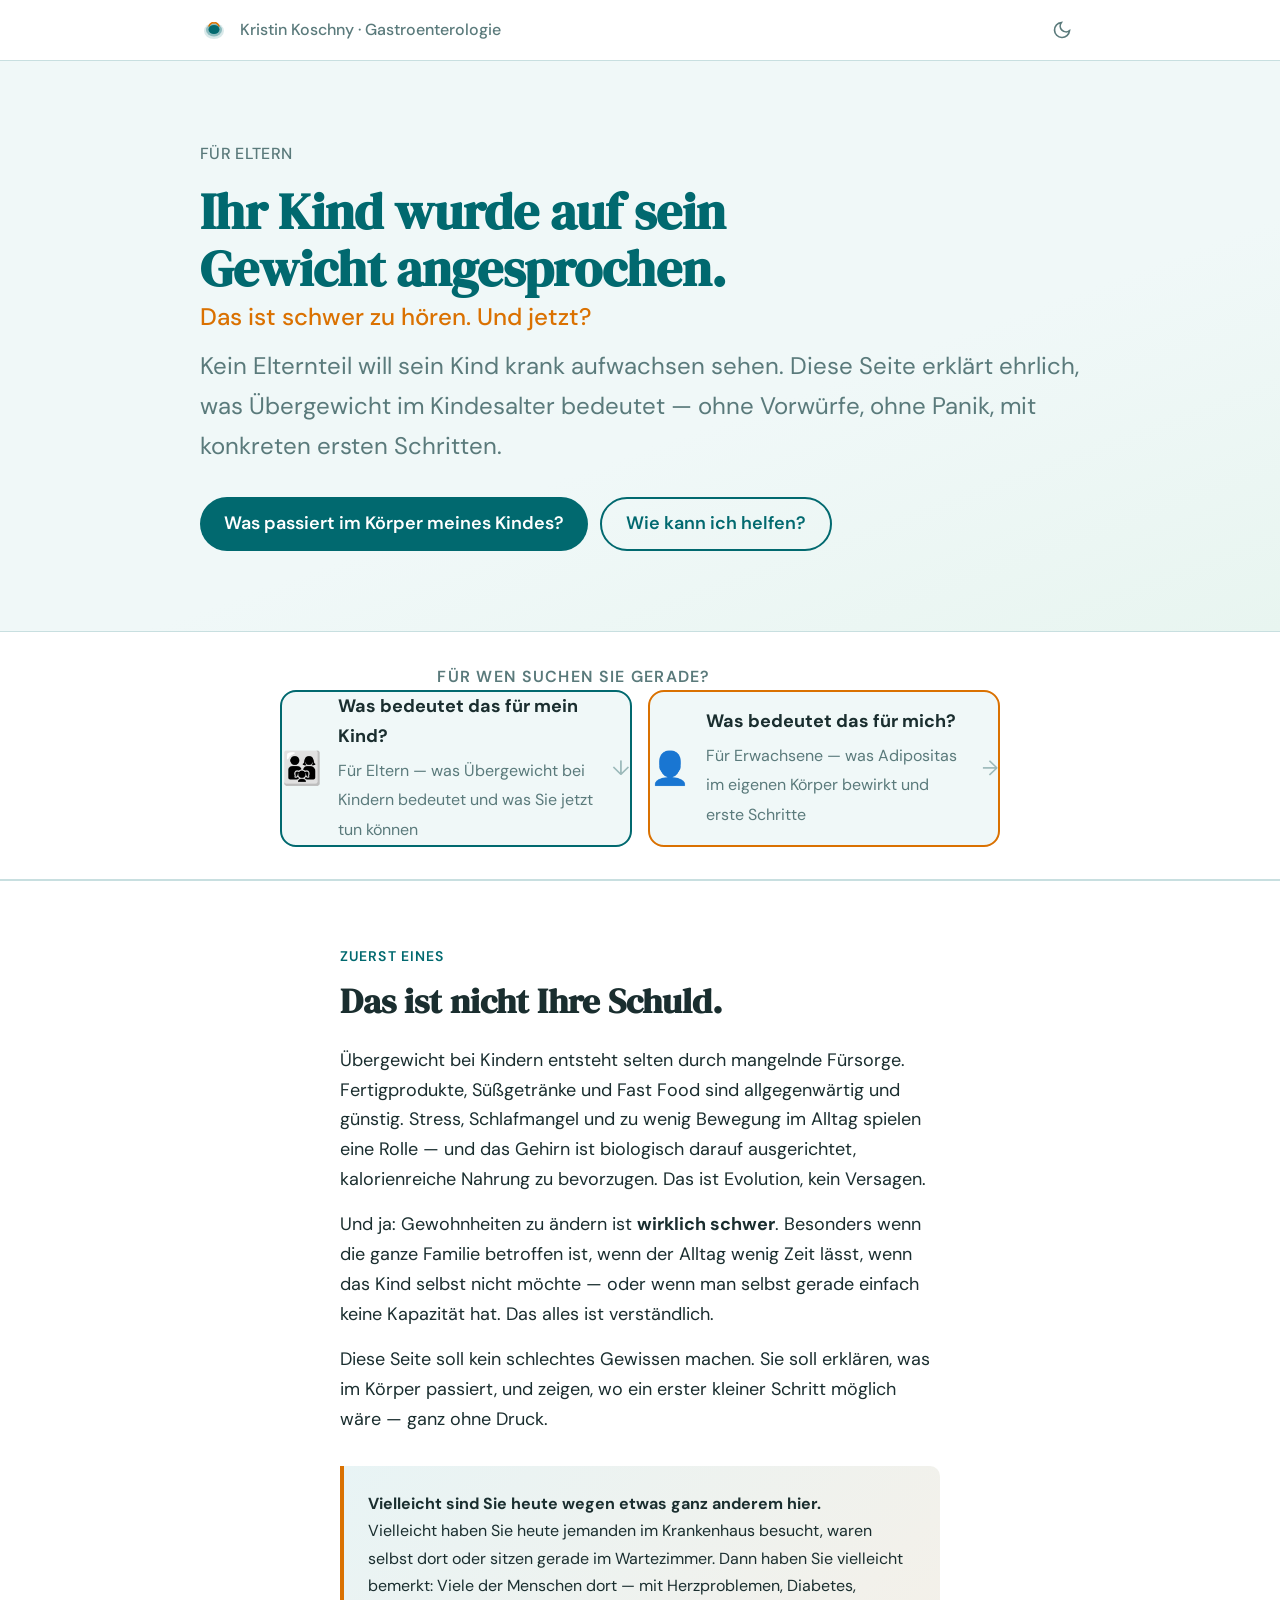
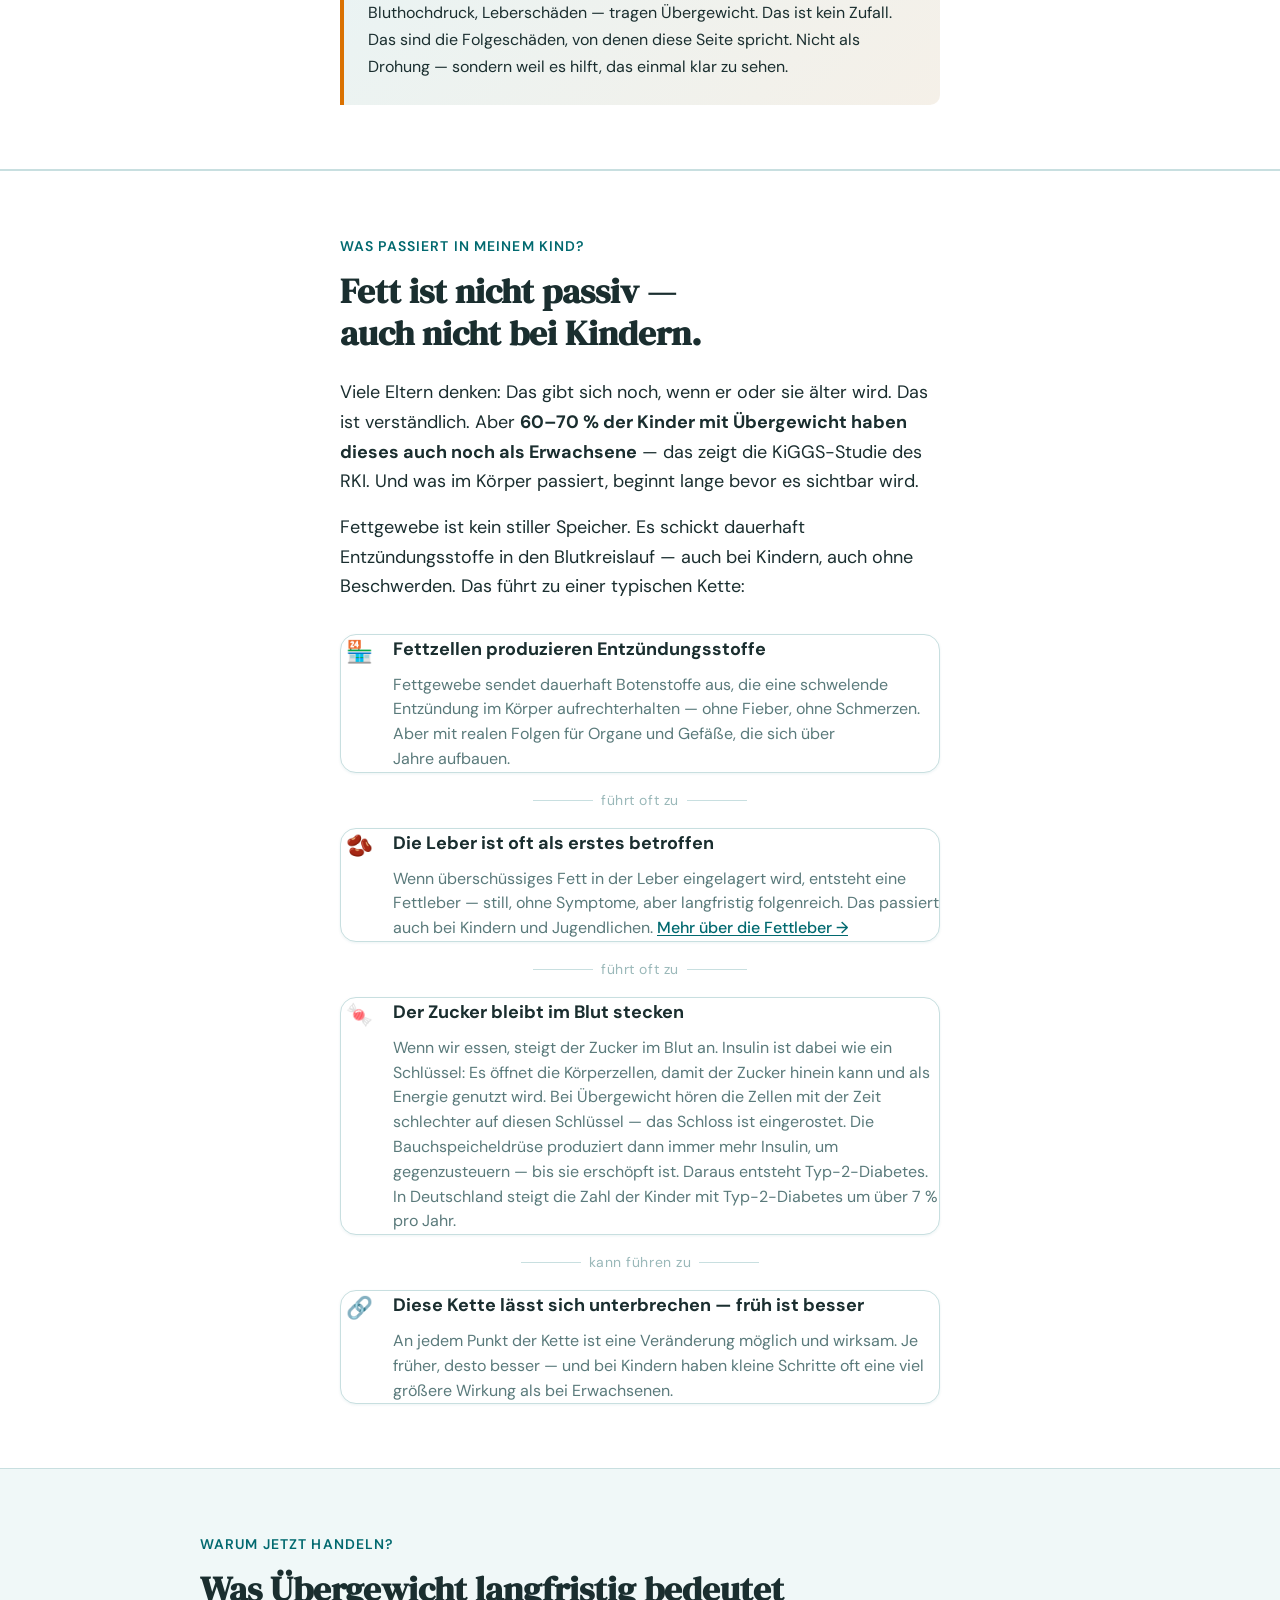
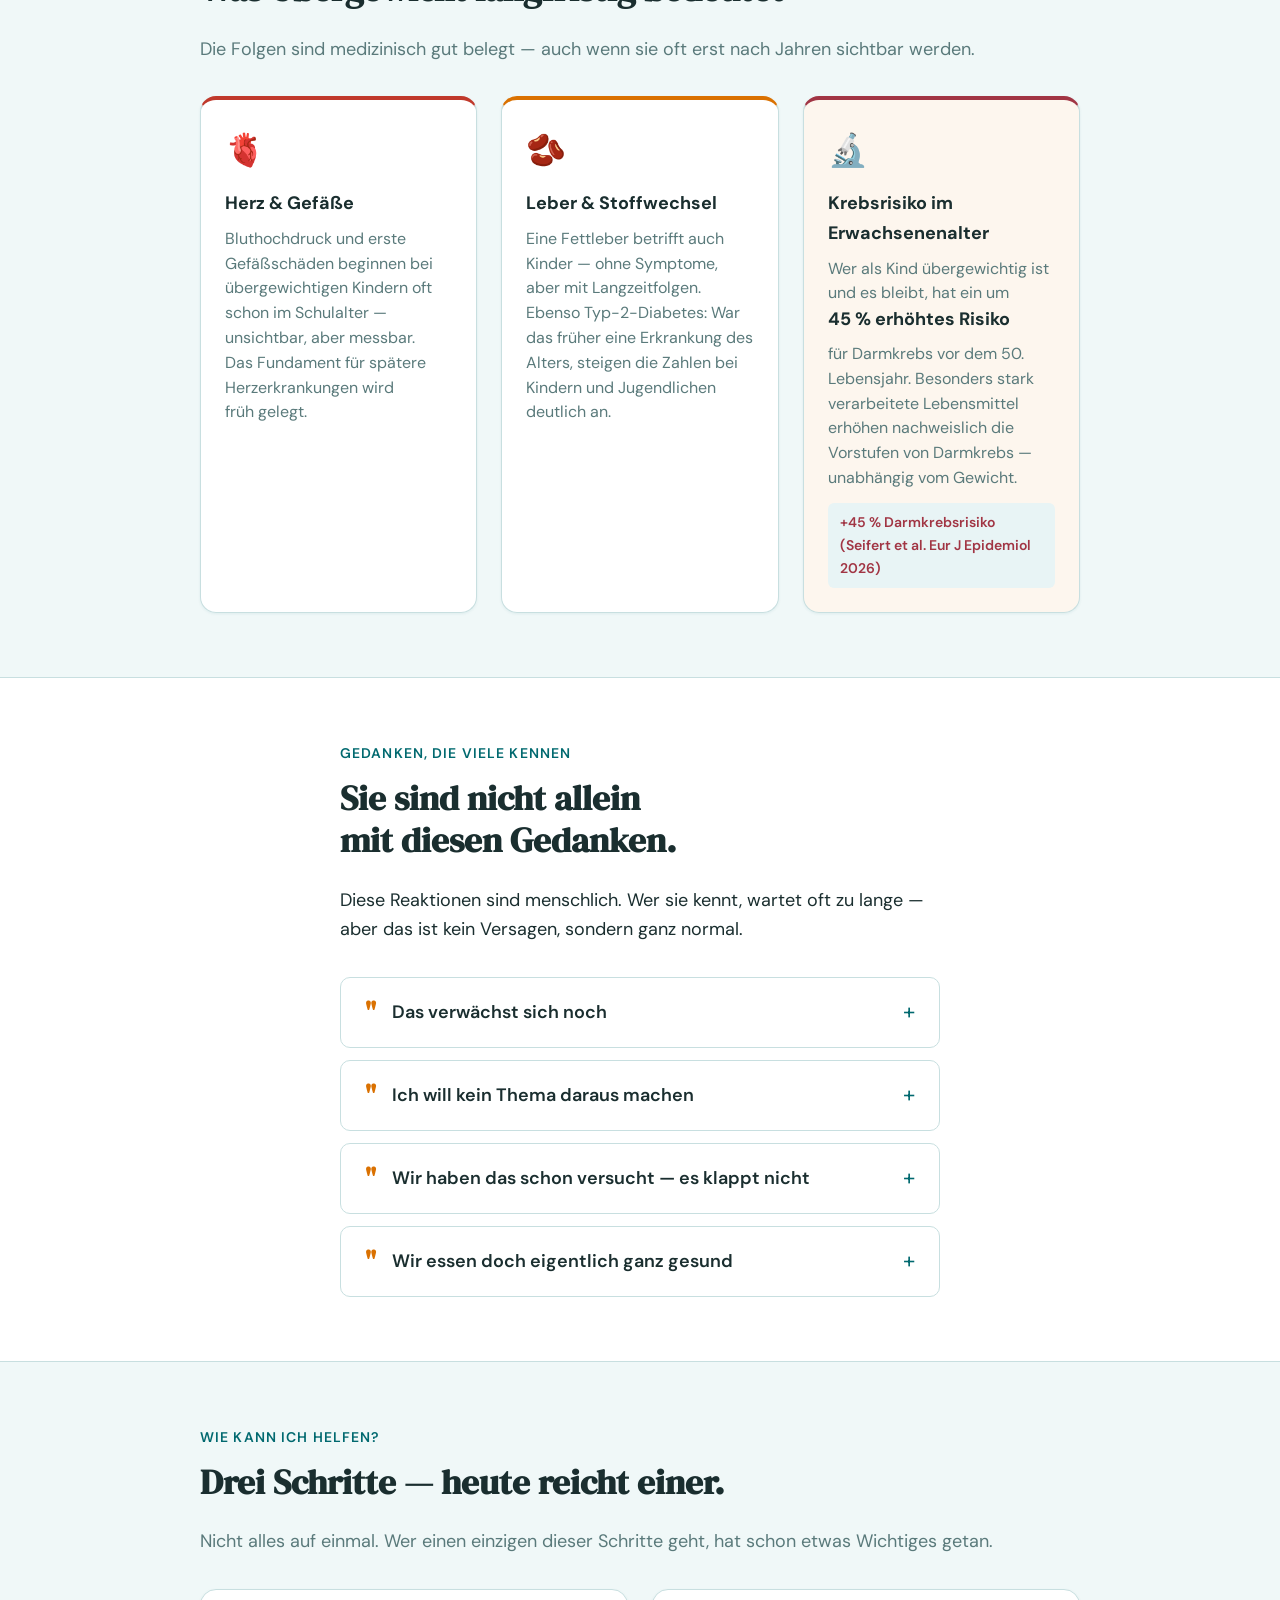
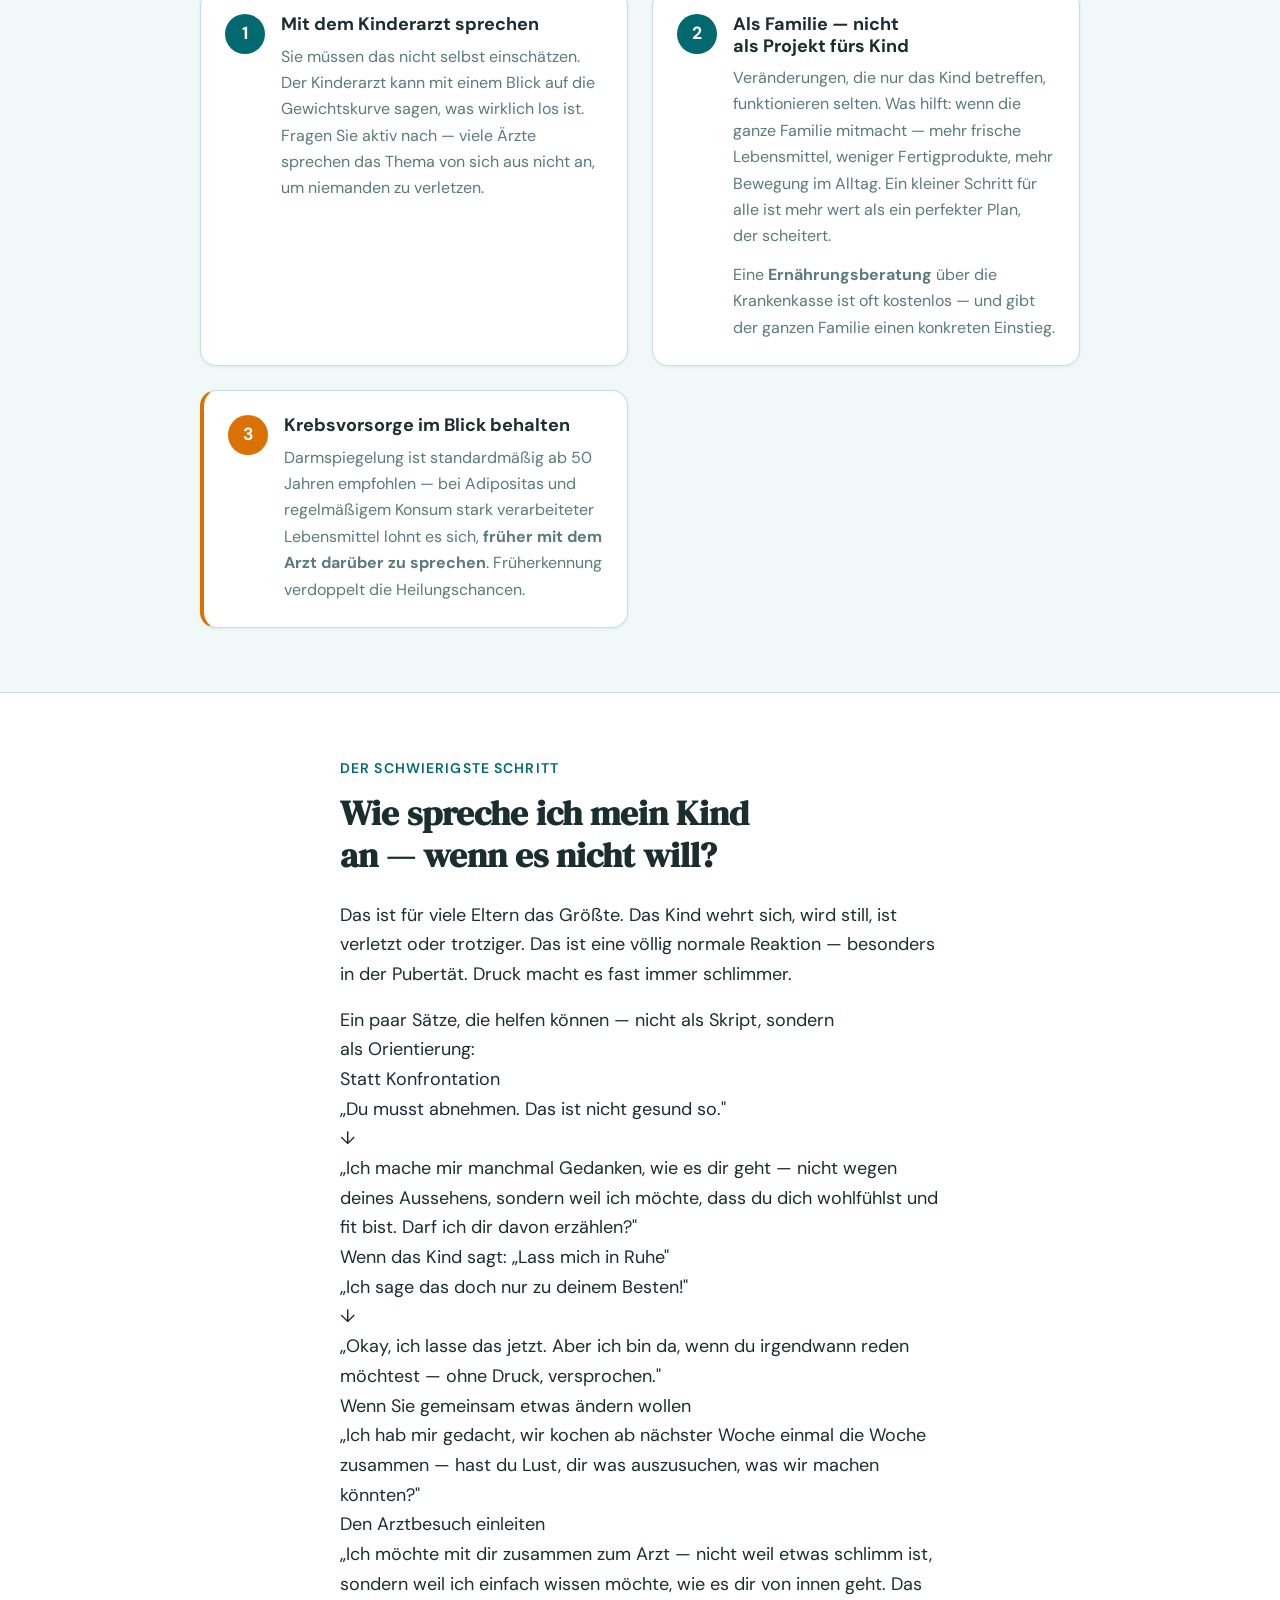
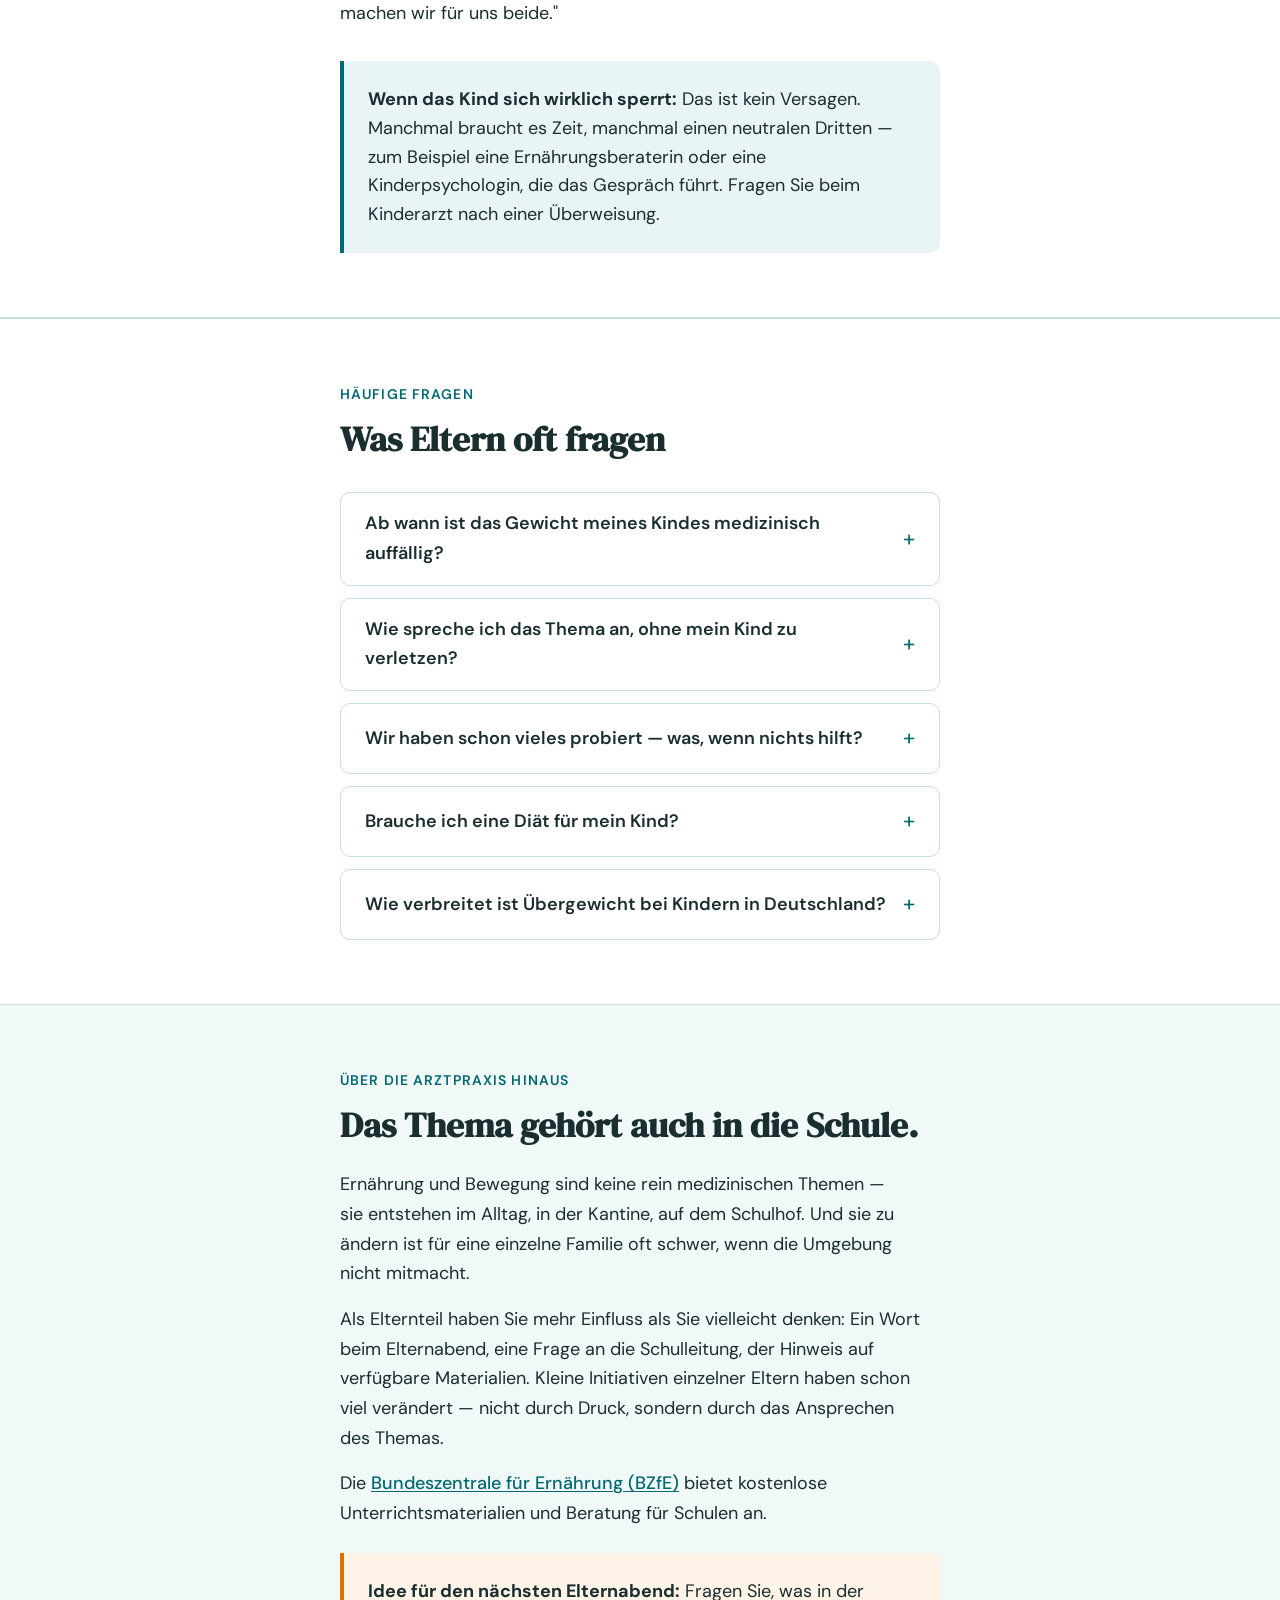
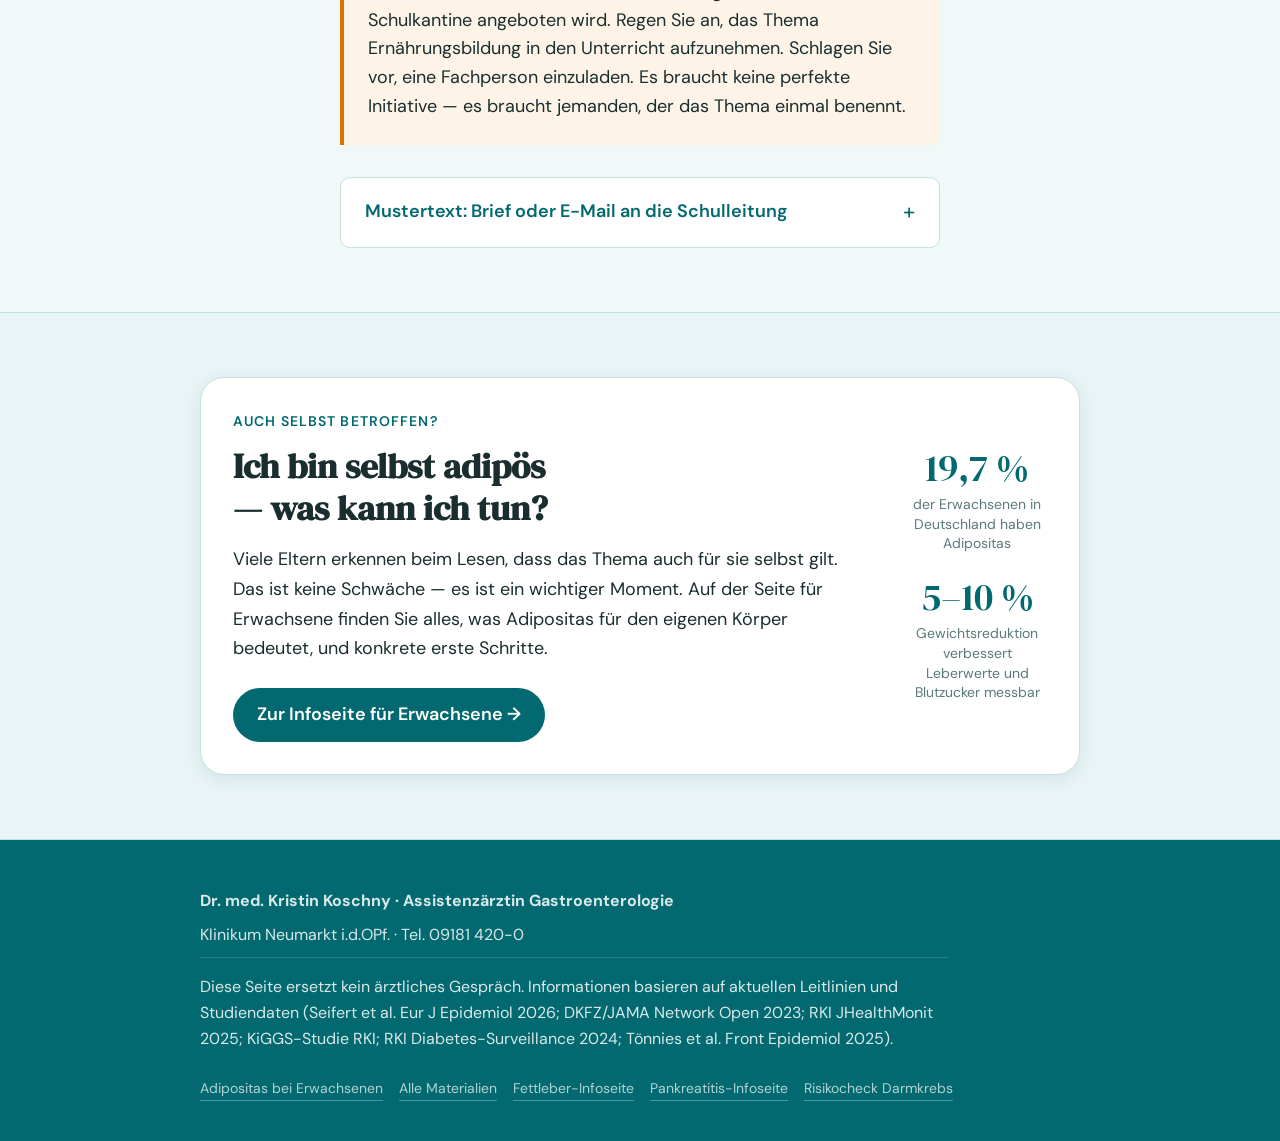
==== index.html @ df450a67 "Kommunikationskarten, Insulin-Erklärung, Schritte entschlackt" ====
<!DOCTYPE html>
<html lang="de" data-theme="light">
<head>
  <meta charset="UTF-8" />
  <meta name="viewport" content="width=device-width, initial-scale=1.0" />
  <title>Adipositas bei Kindern – was Eltern wissen sollten | Klinikum Neumarkt</title>
  <meta name="description" content="Was Übergewicht bei Kindern medizinisch bedeutet, welche Risiken bestehen – und was Eltern konkret tun können. Verständlich, ohne Vorwurf." />
  <link rel="preconnect" href="https://fonts.googleapis.com" />
  <link rel="preconnect" href="https://fonts.gstatic.com" crossorigin />
  <link href="https://fonts.googleapis.com/css2?family=DM+Sans:wght@400;500;600;700&family=DM+Serif+Display&display=swap" rel="stylesheet" />
  <link rel="stylesheet" href="style.css" />

  <!--
    Quellenangaben / Sources:
    - Seifert et al. Eur J Epidemiol 2026: +45% Risiko für Early-Onset CRC bei Adipositas
    - DKFZ / JAMA Network Open 2023: Adipositas-assoziierter Darmkrebs (11% der EU-Fälle)
    - RKI Journal of Health Monitoring 2025: Adipositasprävalenz 19,7% in Deutschland
    - Tönnies et al. Front Epidemiol 2025: Prognose Typ-2-Diabetes und Übergewicht
    - KiGGS-Studie (RKI): 60–70% des Übergewichts im Kindesalter bleibt bis ins Erwachsenenalter
    - RKI Diabetes-Surveillance 2024: +7,2%/Jahr Typ-2-Diabetes bei Kindern und Jugendlichen
  -->
</head>
<body>

  <!-- NAV -->
  <header class="nav">
    <div class="nav-inner">
      <span class="nav-logo">
        <svg width="28" height="28" viewBox="0 0 28 28" fill="none" aria-label="Klinikum Neumarkt Gastroenterologie">
          <ellipse cx="14" cy="15" rx="10" ry="8" fill="#01696F" opacity="0.15"/>
          <ellipse cx="14" cy="14" rx="8" ry="6.5" fill="#01696F" opacity="0.35"/>
          <ellipse cx="14" cy="13.5" rx="5.5" ry="4.5" fill="#01696F"/>
          <path d="M9 10 Q11 6 14 7 Q17 6 19 10" stroke="#DA7101" stroke-width="1.5" fill="none" stroke-linecap="round"/>
        </svg>
        <span>Kristin Koschny · Gastroenterologie</span>
      </span>
      <button data-theme-toggle aria-label="Darkmode umschalten">
        <svg width="20" height="20" viewBox="0 0 24 24" fill="none" stroke="currentColor" stroke-width="2"><path d="M21 12.79A9 9 0 1 1 11.21 3 7 7 0 0 0 21 12.79z"/></svg>
      </button>
    </div>
  </header>

  <!-- HERO -->
  <section class="hero hero-parents">
    <div class="container">
      <p class="hero-label">Für Eltern</p>
      <h1 class="hero-headline">Ihr Kind wurde auf sein Gewicht angesprochen.<br><span class="hero-sub">Das ist schwer zu hören. Und jetzt?</span></h1>
      <p class="hero-body">
        Kein Elternteil will sein Kind krank aufwachsen sehen. Diese Seite erklärt ehrlich, was Übergewicht im Kindesalter bedeutet — ohne Vorwürfe, ohne Panik, mit konkreten ersten Schritten.
      </p>
      <div class="hero-cta-row">
        <a href="#was-passiert" class="btn-primary">Was passiert im Körper meines Kindes?</a>
        <a href="#eltern-handeln" class="btn-secondary">Wie kann ich helfen?</a>
      </div>
    </div>
  </section>

  <!-- ZIELGRUPPEN-WEICHE -->
  <section class="audience-split">
    <div class="container">
      <p class="audience-split-label">Für wen suchen Sie gerade?</p>
      <div class="audience-cards">
        <a href="#eltern-handeln" class="audience-card audience-card-parents">
          <span class="audience-card-icon">👨‍👩‍👧</span>
          <div>
            <strong>Was bedeutet das für mein Kind?</strong>
            <span>Für Eltern — was Übergewicht bei Kindern bedeutet und was Sie jetzt tun können</span>
          </div>
          <span class="audience-card-arrow">↓</span>
        </a>
        <a href="erwachsene.html" class="audience-card audience-card-adult">
          <span class="audience-card-icon">👤</span>
          <div>
            <strong>Was bedeutet das für mich?</strong>
            <span>Für Erwachsene — was Adipositas im eigenen Körper bewirkt und erste Schritte</span>
          </div>
          <span class="audience-card-arrow">→</span>
        </a>
      </div>
    </div>
  </section>

  <!-- SECTION: Verständnis -->
  <section class="section section-empathy">
    <div class="container container-narrow">
      <p class="section-eyebrow">Zuerst eines</p>
      <h2>Das ist nicht Ihre Schuld.</h2>
      <p>
        Übergewicht bei Kindern entsteht selten durch mangelnde Fürsorge. Fertigprodukte, Süßgetränke und Fast Food sind allgegenwärtig und günstig. Stress, Schlafmangel und zu wenig Bewegung im Alltag spielen eine Rolle — und das Gehirn ist biologisch darauf ausgerichtet, kalorienreiche Nahrung zu bevorzugen. Das ist Evolution, kein Versagen.
      </p>
      <p>
        Und ja: Gewohnheiten zu ändern ist <strong>wirklich schwer</strong>. Besonders wenn die ganze Familie betroffen ist, wenn der Alltag wenig Zeit lässt, wenn das Kind selbst nicht möchte — oder wenn man selbst gerade einfach keine Kapazität hat. Das alles ist verständlich.
      </p>
      <p>
        Diese Seite soll kein schlechtes Gewissen machen. Sie soll erklären, was im Körper passiert, und zeigen, wo ein erster kleiner Schritt möglich wäre — ganz ohne Druck.
      </p>

      <div class="callout callout-observation fade-in">
        <strong>Vielleicht sind Sie heute wegen etwas ganz anderem hier.</strong><br>
        Vielleicht haben Sie heute jemanden im Krankenhaus besucht, waren selbst dort oder sitzen gerade im Wartezimmer. Dann haben Sie vielleicht bemerkt: Viele der Menschen dort — mit Herzproblemen, Diabetes, Bluthochdruck, Leberschäden — tragen Übergewicht. Das ist kein Zufall. Das sind die Folgeschäden, von denen diese Seite spricht. Nicht als Drohung — sondern weil es hilft, das einmal klar zu sehen.
      </div>
    </div>
  </section>

  <!-- SECTION 1: Was passiert im Körper -->
  <section class="section section-alt" id="was-passiert">
    <div class="container container-narrow">
      <p class="section-eyebrow">Was passiert in meinem Kind?</p>
      <h2>Fett ist nicht passiv — auch nicht bei Kindern.</h2>
      <p>
        Viele Eltern denken: Das gibt sich noch, wenn er oder sie älter wird. Das ist verständlich. Aber <strong>60–70&nbsp;% der Kinder mit Übergewicht haben dieses auch noch als Erwachsene</strong> — das zeigt die KiGGS-Studie des RKI. Und was im Körper passiert, beginnt lange bevor es sichtbar wird.
      </p>
      <p>
        Fettgewebe ist kein stiller Speicher. Es schickt dauerhaft Entzündungsstoffe in den Blutkreislauf — auch bei Kindern, auch ohne Beschwerden. Das führt zu einer typischen Kette:
      </p>

      <div class="body-chain">
        <div class="chain-item fade-in">
          <div class="chain-icon">🏪</div>
          <div class="chain-content">
            <strong>Fettzellen produzieren Entzündungsstoffe</strong>
            <p>Fettgewebe sendet dauerhaft Botenstoffe aus, die eine schwelende Entzündung im Körper aufrechterhalten — ohne Fieber, ohne Schmerzen. Aber mit realen Folgen für Organe und Gefäße, die sich über Jahre aufbauen.</p>
          </div>
        </div>
        <div class="chain-connector">führt oft zu</div>
        <div class="chain-item fade-in">
          <div class="chain-icon">🫘</div>
          <div class="chain-content">
            <strong>Die Leber ist oft als erstes betroffen</strong>
            <p>Wenn überschüssiges Fett in der Leber eingelagert wird, entsteht eine Fettleber — still, ohne Symptome, aber langfristig folgenreich. Das passiert auch bei Kindern und Jugendlichen. <a href="https://kkoschny.github.io/fettleber" class="inline-link">Mehr über die Fettleber →</a></p>
          </div>
        </div>
        <div class="chain-connector">führt oft zu</div>
        <div class="chain-item fade-in">
          <div class="chain-icon">🍬</div>
          <div class="chain-content">
            <strong>Der Zucker bleibt im Blut stecken</strong>
            <p>Wenn wir essen, steigt der Zucker im Blut an. Insulin ist dabei wie ein Schlüssel: Es öffnet die Körperzellen, damit der Zucker hinein kann und als Energie genutzt wird. Bei Übergewicht hören die Zellen mit der Zeit schlechter auf diesen Schlüssel — das Schloss ist eingerostet. Die Bauchspeicheldrüse produziert dann immer mehr Insulin, um gegenzusteuern — bis sie erschöpft ist. Daraus entsteht Typ-2-Diabetes. In Deutschland steigt die Zahl der Kinder mit Typ-2-Diabetes um über 7&nbsp;% pro Jahr.</p>
          </div>
        </div>
        <div class="chain-connector">kann führen zu</div>
        <div class="chain-item fade-in">
          <div class="chain-icon">🔗</div>
          <div class="chain-content">
            <strong>Diese Kette lässt sich unterbrechen — früh ist besser</strong>
            <p>An jedem Punkt der Kette ist eine Veränderung möglich und wirksam. Je früher, desto besser — und bei Kindern haben kleine Schritte oft eine viel größere Wirkung als bei Erwachsenen.</p>
          </div>
        </div>
      </div>
    </div>
  </section>

  <!-- SECTION 2: Risiken (Karten) -->
  <section class="section" id="risiken">
    <div class="container">
      <p class="section-eyebrow">Warum jetzt handeln?</p>
      <h2>Was Übergewicht langfristig bedeutet</h2>
      <p class="section-intro">Die Folgen sind medizinisch gut belegt — auch wenn sie oft erst nach Jahren sichtbar werden.</p>

      <div class="risk-grid">

        <div class="risk-card risk-card-heart fade-in">
          <div class="risk-icon">🫀</div>
          <strong>Herz &amp; Gefäße</strong>
          <p>Bluthochdruck und erste Gefäßschäden beginnen bei übergewichtigen Kindern oft schon im Schulalter — unsichtbar, aber messbar. Das Fundament für spätere Herzerkrankungen wird früh gelegt.</p>
        </div>

        <div class="risk-card risk-card-liver fade-in">
          <div class="risk-icon">🫘</div>
          <strong>Leber &amp; Stoffwechsel</strong>
          <p>Eine Fettleber betrifft auch Kinder — ohne Symptome, aber mit Langzeitfolgen. Ebenso Typ-2-Diabetes: War das früher eine Erkrankung des Alters, steigen die Zahlen bei Kindern und Jugendlichen deutlich an.</p>
        </div>

        <div class="risk-card risk-card-cancer fade-in">
          <div class="risk-icon">🔬</div>
          <strong>Krebsrisiko im Erwachsenenalter</strong>
          <p>Wer als Kind übergewichtig ist und es bleibt, hat ein um <strong>45&nbsp;% erhöhtes Risiko</strong> für Darmkrebs vor dem 50. Lebensjahr. Besonders stark verarbeitete Lebensmittel erhöhen nachweislich die Vorstufen von Darmkrebs — unabhängig vom Gewicht.</p>
          <span class="risk-stat">+45&nbsp;% Darmkrebsrisiko (Seifert et al. Eur J Epidemiol 2026)</span>
        </div>

      </div>
    </div>
  </section>

  <!-- SECTION 3: Mythen / Gedanken -->
  <section class="section section-alt" id="mythen">
    <div class="container container-narrow">
      <p class="section-eyebrow">Gedanken, die viele kennen</p>
      <h2>Sie sind nicht allein mit diesen Gedanken.</h2>
      <p>Diese Reaktionen sind menschlich. Wer sie kennt, wartet oft zu lange — aber das ist kein Versagen, sondern ganz normal.</p>

      <div class="myth-grid">

        <details class="myth-card fade-in">
          <summary>Das verwächst sich noch</summary>
          <div class="myth-answer">
            <span class="myth-answer-label">Verständlich — aber:</span>
            <p>Dieser Wunsch ist absolut verständlich. Leider zeigt die KiGGS-Studie des RKI, dass 60–70&nbsp;% der Kinder mit Übergewicht dieses bis ins Erwachsenenalter behalten. Der Körper gewöhnt sich an ein erhöhtes Gewicht — und die stillen Entzündungsprozesse laufen dabei weiter.</p>
          </div>
        </details>

        <details class="myth-card fade-in">
          <summary>Ich will kein Thema daraus machen</summary>
          <div class="myth-answer">
            <span class="myth-answer-label">Das ist Fürsorge — keine Schwäche:</span>
            <p>Kein Elternteil will, dass das Kind sich durch dieses Thema unter Druck gesetzt fühlt. Das ist richtig und wichtig. Deshalb: Lassen Sie das medizinische Gespräch vom Arzt führen — das nimmt die Last aus der Familie. Sie müssen das nicht alleine tragen.</p>
          </div>
        </details>

        <details class="myth-card fade-in">
          <summary>Wir haben das schon versucht — es klappt nicht</summary>
          <div class="myth-answer">
            <span class="myth-answer-label">Dann sind Sie in guter Gesellschaft:</span>
            <p>Gewohnheiten zu ändern ist wirklich schwer — besonders wenn alle in der Familie es kennen, wenn die Umgebung nicht mitmacht, wenn Zeit und Energie fehlen. Das scheitern einmal bedeutet nichts. Manchmal braucht es professionelle Unterstützung, andere Wege, oder einfach einen anderen Zeitpunkt. Der nächste Schritt muss kein großer sein.</p>
          </div>
        </details>

        <details class="myth-card fade-in">
          <summary>Wir essen doch eigentlich ganz gesund</summary>
          <div class="myth-answer">
            <span class="myth-answer-label">Manchmal liegt es nicht an der Menge:</span>
            <p>Viele Lebensmittel, die als gesund gelten — Fruchtsäfte, Müsliriegel, „Light"-Produkte — enthalten viel Zucker oder sind stark verarbeitet. Das beeinflusst Insulinausschüttung und Sättigung anders als frische Lebensmittel. Ein kurzes Ernährungsgespräch beim Kinderarzt kann hier erstaunlich viel klarer machen.</p>
          </div>
        </details>

      </div>
    </div>
  </section>

  <!-- SECTION 4: Was können Eltern tun -->
  <section class="section" id="eltern-handeln">
    <div class="container">
      <p class="section-eyebrow">Wie kann ich helfen?</p>
      <h2>Drei Schritte — heute reicht einer.</h2>
      <p class="section-intro">Nicht alles auf einmal. Wer einen einzigen dieser Schritte geht, hat schon etwas Wichtiges getan.</p>

      <div class="steps-grid steps-grid-3">

        <div class="step-card fade-in">
          <div class="step-number">1</div>
          <div class="step-body">
            <h3>Mit dem Kinderarzt sprechen</h3>
            <p>Sie müssen das nicht selbst einschätzen. Der Kinderarzt kann mit einem Blick auf die Gewichtskurve sagen, was wirklich los ist. Fragen Sie aktiv nach — viele Ärzte sprechen das Thema von sich aus nicht an, um niemanden zu verletzen.</p>
          </div>
        </div>

        <div class="step-card fade-in">
          <div class="step-number">2</div>
          <div class="step-body">
            <h3>Als Familie — nicht als Projekt fürs Kind</h3>
            <p>Veränderungen, die nur das Kind betreffen, funktionieren selten. Was hilft: wenn die ganze Familie mitmacht — mehr frische Lebensmittel, weniger Fertigprodukte, mehr Bewegung im Alltag. Ein kleiner Schritt für alle ist mehr wert als ein perfekter Plan, der scheitert.</p>
            <p style="margin-top: var(--space-3); font-size: var(--text-sm); color: var(--color-text-muted);">Eine <strong>Ernährungsberatung</strong> über die Krankenkasse ist oft kostenlos — und gibt der ganzen Familie einen konkreten Einstieg.</p>
          </div>
        </div>

        <div class="step-card step-card-warning fade-in">
          <div class="step-number step-number-amber">3</div>
          <div class="step-body">
            <h3>Krebsvorsorge im Blick behalten</h3>
            <p>Darmspiegelung ist standardmäßig ab 50 Jahren empfohlen — bei Adipositas und regelmäßigem Konsum stark verarbeiteter Lebensmittel lohnt es sich, <strong>früher mit dem Arzt darüber zu sprechen</strong>. Früherkennung verdoppelt die Heilungschancen.</p>
          </div>
        </div>

      </div>
    </div>
  </section>

  <!-- SECTION 4b: Wie spreche ich mein Kind an? -->
  <section class="section section-alt" id="kommunikation">
    <div class="container container-narrow">
      <p class="section-eyebrow">Der schwierigste Schritt</p>
      <h2>Wie spreche ich mein Kind an — wenn es nicht will?</h2>
      <p>Das ist für viele Eltern das Größte. Das Kind wehrt sich, wird still, ist verletzt oder trotziger. Das ist eine völlig normale Reaktion — besonders in der Pubertät. Druck macht es fast immer schlimmer.</p>
      <p>Ein paar Sätze, die helfen können — nicht als Skript, sondern als Orientierung:</p>

      <div class="speech-cards">

        <div class="speech-card fade-in">
          <div class="speech-label">Statt Konfrontation</div>
          <div class="speech-bubble speech-avoid">
            „Du musst abnehmen. Das ist nicht gesund so."
          </div>
          <div class="speech-arrow">↓</div>
          <div class="speech-bubble speech-better">
            „Ich mache mir manchmal Gedanken, wie es dir geht — nicht wegen deines Aussehens, sondern weil ich möchte, dass du dich wohlfühlst und fit bist. Darf ich dir davon erzählen?"
          </div>
        </div>

        <div class="speech-card fade-in">
          <div class="speech-label">Wenn das Kind sagt: „Lass mich in Ruhe"</div>
          <div class="speech-bubble speech-avoid">
            „Ich sage das doch nur zu deinem Besten!"
          </div>
          <div class="speech-arrow">↓</div>
          <div class="speech-bubble speech-better">
            „Okay, ich lasse das jetzt. Aber ich bin da, wenn du irgendwann reden möchtest — ohne Druck, versprochen."
          </div>
        </div>

        <div class="speech-card fade-in">
          <div class="speech-label">Wenn Sie gemeinsam etwas ändern wollen</div>
          <div class="speech-bubble speech-better">
            „Ich hab mir gedacht, wir kochen ab nächster Woche einmal die Woche zusammen — hast du Lust, dir was auszusuchen, was wir machen könnten?"
          </div>
        </div>

        <div class="speech-card fade-in">
          <div class="speech-label">Den Arztbesuch einleiten</div>
          <div class="speech-bubble speech-better">
            „Ich möchte mit dir zusammen zum Arzt — nicht weil etwas schlimm ist, sondern weil ich einfach wissen möchte, wie es dir von innen geht. Das machen wir für uns beide."
          </div>
        </div>

      </div>

      <div class="callout" style="margin-top: var(--space-8);">
        <strong>Wenn das Kind sich wirklich sperrt:</strong> Das ist kein Versagen. Manchmal braucht es Zeit, manchmal einen neutralen Dritten — zum Beispiel eine Ernährungsberaterin oder eine Kinderpsychologin, die das Gespräch führt. Fragen Sie beim Kinderarzt nach einer Überweisung.
      </div>
    </div>
  </section>

  <!-- SECTION 5: FAQ für Eltern -->
  <section class="section section-alt" id="faq">
    <div class="container container-narrow">
      <p class="section-eyebrow">Häufige Fragen</p>
      <h2>Was Eltern oft fragen</h2>

      <div class="faq-list">

        <details class="faq-item">
          <summary>Ab wann ist das Gewicht meines Kindes medizinisch auffällig?</summary>
          <p>Der BMI wird bei Kindern immer im Zusammenhang mit Alter und Geschlecht bewertet (BMI-Perzentile). Ab der 90. Perzentile spricht man von Übergewicht, ab der 97. von Adipositas. Der Kinderarzt hat diese Werte immer im Blick — und kann einordnen, was für Ihr Kind konkret gilt.</p>
        </details>

        <details class="faq-item">
          <summary>Wie spreche ich das Thema an, ohne mein Kind zu verletzen?</summary>
          <p>Sprechen Sie nicht über das Gewicht selbst, sondern über Energie, Wohlbefinden und was dem Kind gut tut. Lassen Sie den Arzt das medizinische Gespräch führen — das nimmt Druck aus der Familie. Und: Fragen Sie Ihr Kind selbst, wie es sich fühlt. Kinder merken mehr, als man denkt.</p>
        </details>

        <details class="faq-item">
          <summary>Wir haben schon vieles probiert — was, wenn nichts hilft?</summary>
          <p>Das ist eine ehrliche Frage, und sie verdient eine ehrliche Antwort: Manchmal reicht der eigene Versuch nicht — und das ist keine Niederlage. Es gibt professionelle Unterstützung, die wirklich hilft:</p>
          <ul style="padding-left: 1.2em; margin-top: var(--space-3); color: var(--color-text-muted); font-size: var(--text-sm); line-height: 1.8;">
            <li><strong>Ernährungsberatung</strong> — oft über die Krankenkasse teilweise oder ganz kostenlos erstattet. Einfach beim Kinderarzt oder direkt bei der Kasse nachfragen.</li>
            <li><strong>Adipositas-Programme für Kinder</strong> (z.&nbsp;B. Obeldicks, FITOC) — strukturierte, familienbasierte Programme mit guter Evidenz.</li>
            <li><strong>Verhaltenstherapeutische Unterstützung</strong> — wenn emotionales Essen oder Stress eine Rolle spielen.</li>
          </ul>
          <p style="margin-top: var(--space-3);">Fragen Sie beim Kinderarzt nach einer Überweisung. Es gibt Wege, die alleine schwer zu gehen sind — mit Unterstützung aber gut funktionieren.</p>
        </details>

        <details class="faq-item">
          <summary>Brauche ich eine Diät für mein Kind?</summary>
          <p>Für Kinder wird keine kalorienreduzierte Diät empfohlen — das kann Wachstum und das Verhältnis zum Essen beeinträchtigen. Was hilft: weniger stark verarbeitete Lebensmittel, mehr frische und selbst zubereitete Kost, regelmäßige Mahlzeiten ohne Bildschirm. Der Fokus liegt auf Qualität, nicht auf Verboten.</p>
        </details>

        <details class="faq-item">
          <summary>Wie verbreitet ist Übergewicht bei Kindern in Deutschland?</summary>
          <p>Laut KiGGS-Studie des RKI haben rund <strong>15&nbsp;%</strong> der Kinder und Jugendlichen in Deutschland Übergewicht, davon etwa 6&nbsp;% Adipositas. Die Zahlen sind in den letzten Jahren gestiegen — und das Thema wird in Arztpraxen oft noch zu wenig direkt angesprochen.</p>
        </details>

      </div>
    </div>
  </section>

  <!-- SECTION 6: Über die Arztpraxis hinaus -->
  <section class="section" id="schule">
    <div class="container container-narrow">
      <p class="section-eyebrow">Über die Arztpraxis hinaus</p>
      <h2>Das Thema gehört auch in die Schule.</h2>
      <p>
        Ernährung und Bewegung sind keine rein medizinischen Themen — sie entstehen im Alltag, in der Kantine, auf dem Schulhof. Und sie zu ändern ist für eine einzelne Familie oft schwer, wenn die Umgebung nicht mitmacht.
      </p>
      <p>
        Als Elternteil haben Sie mehr Einfluss als Sie vielleicht denken: Ein Wort beim Elternabend, eine Frage an die Schulleitung, der Hinweis auf verfügbare Materialien. Kleine Initiativen einzelner Eltern haben schon viel verändert — nicht durch Druck, sondern durch das Ansprechen des Themas.
      </p>
      <p>
        Die <a href="https://www.bzfe.de" class="inline-link" target="_blank" rel="noopener">Bundeszentrale für Ernährung (BZfE)</a> bietet kostenlose Unterrichtsmaterialien und Beratung für Schulen an.
      </p>

      <div class="callout callout-amber" style="margin-top: var(--space-6);">
        <strong>Idee für den nächsten Elternabend:</strong> Fragen Sie, was in der Schulkantine angeboten wird. Regen Sie an, das Thema Ernährungsbildung in den Unterricht aufzunehmen. Schlagen Sie vor, eine Fachperson einzuladen. Es braucht keine perfekte Initiative — es braucht jemanden, der das Thema einmal benennt.
      </div>

      <details class="outreach-card">
        <summary>Mustertext: Brief oder E-Mail an die Schulleitung</summary>
        <div class="outreach-body">
          <p class="outreach-hint">Einfach kopieren, anpassen und absenden — kein perfekter Brief nötig:</p>
          <div class="outreach-text">
            <p><strong>Betreff:</strong> Ernährungsbildung und Gesundheitsprävention an unserer Schule</p>
            <br>
            <p>Sehr geehrte Schulleitung,</p>
            <br>
            <p>als Elternteil liegt mir das Thema Ernährung und Gesundheit unserer Kinder am Herzen. Übergewicht im Kindesalter ist medizinisch bedeutsam — und entsteht zu einem großen Teil durch Gewohnheiten, die im schulischen Alltag mitgeprägt werden.</p>
            <br>
            <p>Ich möchte daher anregen, das Thema Ernährungsbildung stärker in den Schulalltag zu integrieren — zum Beispiel durch ein Unterrichtsprojekt, die Überprüfung des Kantinenangebots oder die Einladung einer externen Fachperson zu einem Elternabend.</p>
            <br>
            <p>Die Bundeszentrale für Ernährung (BZfE) bietet dazu kostenlose Materialien an: <a href="https://www.bzfe.de" class="inline-link" target="_blank" rel="noopener">www.bzfe.de</a></p>
            <br>
            <p>Ich freue mich über eine Rückmeldung und stehe gerne für ein Gespräch zur Verfügung.</p>
            <br>
            <p>Mit freundlichen Grüßen,<br>[Ihr Name] · Klasse [Ihres Kindes]</p>
          </div>
        </div>
      </details>
    </div>
  </section>

  <!-- SELF-REFERRAL BANNER: für Erwachsene -->
  <section class="section section-alt parent-adult-bridge">
    <div class="container">
      <div class="bridge-card">
        <div class="bridge-left">
          <p class="section-eyebrow">Auch selbst betroffen?</p>
          <h2>Ich bin selbst adipös — was kann ich tun?</h2>
          <p>
            Viele Eltern erkennen beim Lesen, dass das Thema auch für sie selbst gilt. Das ist keine Schwäche — es ist ein wichtiger Moment. Auf der Seite für Erwachsene finden Sie alles, was Adipositas für den eigenen Körper bedeutet, und konkrete erste Schritte.
          </p>
          <a href="erwachsene.html" class="btn-primary" style="margin-top: var(--space-6); display: inline-block;">Zur Infoseite für Erwachsene →</a>
        </div>
        <div class="bridge-right">
          <div class="bridge-facts">
            <div class="bridge-fact">
              <span class="bridge-fact-num">19,7&nbsp;%</span>
              <span class="bridge-fact-label">der Erwachsenen in Deutschland haben Adipositas</span>
            </div>
            <div class="bridge-fact">
              <span class="bridge-fact-num">5–10&nbsp;%</span>
              <span class="bridge-fact-label">Gewichtsreduktion verbessert Leberwerte und Blutzucker messbar</span>
            </div>
          </div>
        </div>
      </div>
    </div>
  </section>

  <!-- FOOTER -->
  <footer class="footer">
    <div class="container">
      <p class="footer-name">Dr. med. Kristin Koschny · Assistenzärztin Gastroenterologie</p>
      <p>Klinikum Neumarkt i.d.OPf. · Tel. 09181 420-0</p>
      <p class="footer-note">Diese Seite ersetzt kein ärztliches Gespräch. Informationen basieren auf aktuellen Leitlinien und Studiendaten (Seifert et al. Eur J Epidemiol 2026; DKFZ/JAMA Network Open 2023; RKI JHealthMonit 2025; KiGGS-Studie RKI; RKI Diabetes-Surveillance 2024; Tönnies et al. Front Epidemiol 2025).</p>
      <nav class="footer-links">
        <a href="erwachsene.html">Adipositas bei Erwachsenen</a>
        <a href="https://kkoschny.github.io/materialien">Alle Materialien</a>
        <a href="https://kkoschny.github.io/fettleber">Fettleber-Infoseite</a>
        <a href="https://kkoschny.github.io/pankreatitis">Pankreatitis-Infoseite</a>
        <a href="https://kkoschny.github.io/darmkrebscheck">Risikocheck Darmkrebs</a>
      </nav>
    </div>
  </footer>

  <script>
    (function(){
      const t = document.querySelector('[data-theme-toggle]');
      const r = document.documentElement;
      let d = matchMedia('(prefers-color-scheme:dark)').matches ? 'dark' : 'light';
      r.setAttribute('data-theme', d);
      if (t) t.addEventListener('click', () => {
        d = d === 'dark' ? 'light' : 'dark';
        r.setAttribute('data-theme', d);
        t.innerHTML = d === 'dark'
          ? '<svg width="20" height="20" viewBox="0 0 24 24" fill="none" stroke="currentColor" stroke-width="2"><circle cx="12" cy="12" r="5"/><path d="M12 1v2M12 21v2M4.22 4.22l1.42 1.42M18.36 18.36l1.42 1.42M1 12h2M21 12h2M4.22 19.78l1.42-1.42M18.36 5.64l1.42-1.42"/></svg>'
          : '<svg width="20" height="20" viewBox="0 0 24 24" fill="none" stroke="currentColor" stroke-width="2"><path d="M21 12.79A9 9 0 1 1 11.21 3 7 7 0 0 0 21 12.79z"/></svg>';
      });

      // Scroll fade-in
      const observer = new IntersectionObserver(entries => {
        entries.forEach(e => { if (e.isIntersecting) { e.target.classList.add('visible'); } });
      }, { threshold: 0.1 });
      document.querySelectorAll('.fade-in').forEach(el => observer.observe(el));
    })();
  </script>
</body>
</html>
---- style.css ----
/* ── Design Tokens ─────────────────────────────────────────────────────────── */
:root, [data-theme="light"] {
  --color-bg:             #f0f8f8;
  --color-surface:        #ffffff;
  --color-surface-alt:    #e8f4f5;
  --color-border:         #c8dfe0;
  --color-text:           #1a2e2f;
  --color-text-muted:     #5a7a7b;
  --color-text-faint:     #9ab8b9;
  --color-primary:        #01696F;
  --color-primary-hover:  #0c4e54;
  --color-amber:          #DA7101;
  --color-amber-light:    #fdf3e7;
  --color-gold:           #E8C87A;
  --color-gold-dark:      #D4A847;
  --color-danger:         #a13544;
  --color-danger-light:   #fdeaea;
  --color-success:        #437a22;

  --text-xs:   clamp(0.75rem,  0.7rem  + 0.25vw, 0.875rem);
  --text-sm:   clamp(0.875rem, 0.8rem  + 0.35vw, 1rem);
  --text-base: clamp(1rem,     0.95rem + 0.25vw, 1.125rem);
  --text-lg:   clamp(1.125rem, 1rem    + 0.75vw, 1.5rem);
  --text-xl:   clamp(1.5rem,   1.2rem  + 1.25vw, 2.25rem);
  --text-2xl:  clamp(2rem,     1.2rem  + 2.5vw,  3.5rem);

  --space-2:  0.5rem;
  --space-3:  0.75rem;
  --space-4:  1rem;
  --space-6:  1.5rem;
  --space-8:  2rem;
  --space-10: 2.5rem;
  --space-12: 3rem;
  --space-16: 4rem;
  --space-20: 5rem;

  --radius-sm: 0.375rem;
  --radius-md: 0.625rem;
  --radius-lg: 1rem;
  --radius-xl: 1.5rem;

  --shadow-sm: 0 1px 3px rgba(1,105,111,0.08);
  --shadow-md: 0 4px 16px rgba(1,105,111,0.10);

  --font-display: 'DM Serif Display', Georgia, serif;
  --font-body: 'DM Sans', system-ui, sans-serif;

  --transition: 180ms cubic-bezier(0.16, 1, 0.3, 1);
}

[data-theme="dark"] {
  --color-bg:           #0f1e1f;
  --color-surface:      #162425;
  --color-surface-alt:  #1c2e2f;
  --color-border:       #2a4042;
  --color-text:         #d4e8e9;
  --color-text-muted:   #6a9899;
  --color-text-faint:   #3d6062;
  --color-primary:      #4f98a3;
  --color-primary-hover:#62b0bc;
  --color-amber:        #fdab43;
  --color-amber-light:  #2a1f0d;
  --color-gold:         #c9a355;
  --color-danger:       #dd6974;
  --color-danger-light: #2a1015;
}

@media (prefers-color-scheme: dark) {
  :root:not([data-theme]) {
    --color-bg:           #0f1e1f;
    --color-surface:      #162425;
    --color-surface-alt:  #1c2e2f;
    --color-border:       #2a4042;
    --color-text:         #d4e8e9;
    --color-text-muted:   #6a9899;
    --color-text-faint:   #3d6062;
    --color-primary:      #4f98a3;
    --color-primary-hover:#62b0bc;
    --color-amber:        #fdab43;
    --color-amber-light:  #2a1f0d;
  }
}

/* ── Reset ─────────────────────────────────────────────────────────────────── */
*, *::before, *::after { box-sizing: border-box; margin: 0; padding: 0; }
html { scroll-behavior: smooth; -webkit-font-smoothing: antialiased; }
body {
  font-family: var(--font-body);
  font-size: var(--text-base);
  color: var(--color-text);
  background: var(--color-bg);
  line-height: 1.65;
  min-height: 100dvh;
}
img, svg { display: block; max-width: 100%; }
h1, h2, h3 { text-wrap: balance; line-height: 1.2; }
p { text-wrap: pretty; max-width: 68ch; }
button { cursor: pointer; background: none; border: none; font: inherit; color: inherit; }

/* ── Layout ────────────────────────────────────────────────────────────────── */
.container {
  max-width: 960px;
  margin-inline: auto;
  padding-inline: clamp(var(--space-4), 5vw, var(--space-10));
}
.container-narrow { max-width: 680px; }

/* ── Nav ───────────────────────────────────────────────────────────────────── */
.nav {
  position: sticky; top: 0; z-index: 100;
  background: var(--color-surface);
  border-bottom: 1px solid var(--color-border);
  padding-block: var(--space-3);
}
.nav-inner {
  max-width: 960px;
  margin-inline: auto;
  padding-inline: clamp(var(--space-4), 5vw, var(--space-10));
  display: flex;
  align-items: center;
  justify-content: space-between;
}
.nav-logo {
  display: flex; align-items: center; gap: var(--space-3);
  font-size: var(--text-sm); font-weight: 500;
  color: var(--color-text-muted);
}
.nav button {
  padding: var(--space-2);
  border-radius: var(--radius-sm);
  color: var(--color-text-muted);
  transition: color var(--transition), background var(--transition);
}
.nav button:hover { color: var(--color-primary); background: var(--color-surface-alt); }

/* ── Hero ──────────────────────────────────────────────────────────────────── */
.hero {
  padding-block: clamp(var(--space-12), 10vw, var(--space-20));
  border-bottom: 1px solid var(--color-border);
}
.hero-label {
  font-size: var(--text-sm);
  color: var(--color-text-muted);
  margin-bottom: var(--space-4);
  font-weight: 500;
  letter-spacing: 0.02em;
  text-transform: uppercase;
}
.hero-headline {
  font-family: var(--font-display);
  font-size: var(--text-2xl);
  color: var(--color-primary);
  margin-bottom: var(--space-4);
  line-height: 1.1;
}
.hero-sub {
  display: block;
  font-family: var(--font-body);
  font-size: var(--text-lg);
  font-weight: 500;
  color: var(--color-amber);
  margin-top: var(--space-2);
}
.hero-body {
  font-size: var(--text-lg);
  color: var(--color-text-muted);
  margin-bottom: var(--space-8);
  max-width: 52ch;
}
.btn-primary {
  display: inline-block;
  background: var(--color-primary);
  color: white;
  padding: var(--space-3) var(--space-6);
  border-radius: var(--radius-full, 9999px);
  text-decoration: none;
  font-weight: 600;
  font-size: var(--text-base);
  transition: background var(--transition), transform var(--transition);
}
.btn-primary:hover { background: var(--color-primary-hover); transform: translateY(-1px); }

/* ── Sections ──────────────────────────────────────────────────────────────── */
.section {
  padding-block: clamp(var(--space-10), 8vw, var(--space-16));
}
.section-alt {
  background: var(--color-surface);
  border-block: 1px solid var(--color-border);
}
.section-eyebrow {
  font-size: var(--text-xs);
  font-weight: 600;
  text-transform: uppercase;
  letter-spacing: 0.08em;
  color: var(--color-primary);
  margin-bottom: var(--space-3);
}
.section h2 {
  font-family: var(--font-display);
  font-size: var(--text-xl);
  margin-bottom: var(--space-6);
  color: var(--color-text);
}
.section p + p { margin-top: var(--space-4); }
.section-intro {
  color: var(--color-text-muted);
  margin-bottom: var(--space-8);
}

/* ── Callout ───────────────────────────────────────────────────────────────── */
.callout {
  margin-top: var(--space-8);
  padding: var(--space-6);
  background: var(--color-surface-alt);
  border-left: 4px solid var(--color-primary);
  border-radius: 0 var(--radius-md) var(--radius-md) 0;
  font-size: var(--text-base);
  color: var(--color-text);
  line-height: 1.6;
}
.callout-amber {
  background: var(--color-amber-light);
  border-left: 4px solid var(--color-amber);
  color: var(--color-text);
}

/* ── Risiko-Karten Grid ────────────────────────────────────────────────────── */
.risk-grid {
  display: grid;
  grid-template-columns: repeat(auto-fit, minmax(260px, 1fr));
  gap: var(--space-6);
  margin-top: var(--space-8);
}
.risk-card {
  padding: var(--space-6);
  background: var(--color-surface);
  border: 1px solid var(--color-border);
  border-radius: var(--radius-lg);
  box-shadow: var(--shadow-sm);
  position: relative;
}
.risk-card-heart   { border-top: 4px solid #c0392b; }
.risk-card-liver   { border-top: 4px solid var(--color-amber); }
.risk-card-cancer  { border-top: 4px solid var(--color-danger); }

.risk-icon { font-size: 2rem; margin-bottom: var(--space-3); }
.risk-card strong {
  display: block;
  font-size: var(--text-base);
  font-weight: 700;
  margin-bottom: var(--space-2);
  color: var(--color-text);
}
.risk-card p {
  font-size: var(--text-sm);
  color: var(--color-text-muted);
  line-height: 1.55;
  max-width: 100%;
}
.risk-card .risk-stat {
  display: inline-block;
  margin-top: var(--space-3);
  padding: var(--space-2) var(--space-3);
  background: var(--color-surface-alt);
  border-radius: var(--radius-sm);
  font-size: var(--text-xs);
  font-weight: 600;
  color: var(--color-danger);
}

/* ── Mythos Cards ──────────────────────────────────────────────────────────── */
.myth-grid {
  display: flex;
  flex-direction: column;
  gap: var(--space-3);
  margin-top: var(--space-8);
}
.myth-card {
  background: var(--color-surface);
  border: 1px solid var(--color-border);
  border-radius: var(--radius-md);
  overflow: hidden;
}
.myth-card summary {
  padding: var(--space-4) var(--space-6);
  font-weight: 600;
  cursor: pointer;
  list-style: none;
  display: flex;
  align-items: center;
  gap: var(--space-4);
  font-size: var(--text-base);
}
.myth-card summary::before {
  content: '"';
  font-family: var(--font-display);
  font-size: 1.6rem;
  color: var(--color-amber);
  flex-shrink: 0;
  line-height: 1;
}
.myth-card summary::after {
  content: '+';
  font-size: 1.4rem;
  font-weight: 400;
  color: var(--color-primary);
  flex-shrink: 0;
  margin-left: auto;
  transition: transform var(--transition);
}
.myth-card[open] summary::after {
  transform: rotate(45deg);
}
.myth-answer {
  padding: 0 var(--space-6) var(--space-5);
  display: flex;
  gap: var(--space-4);
  align-items: flex-start;
}
.myth-answer-label {
  flex-shrink: 0;
  font-size: var(--text-xs);
  font-weight: 700;
  text-transform: uppercase;
  letter-spacing: 0.06em;
  color: var(--color-primary);
  padding-top: 2px;
}
.myth-answer p {
  font-size: var(--text-sm);
  color: var(--color-text-muted);
  line-height: 1.6;
  max-width: 100%;
}

/* ── Steps Grid ────────────────────────────────────────────────────────────── */
.steps-grid {
  display: grid;
  grid-template-columns: repeat(auto-fit, minmax(280px, 1fr));
  gap: var(--space-6);
  margin-top: var(--space-8);
}
.step-card {
  background: var(--color-surface);
  border: 1px solid var(--color-border);
  border-radius: var(--radius-lg);
  padding: var(--space-6);
  display: flex;
  gap: var(--space-4);
  align-items: flex-start;
  box-shadow: var(--shadow-sm);
}
.step-number {
  flex-shrink: 0;
  width: 2.5rem;
  height: 2.5rem;
  border-radius: 50%;
  background: var(--color-primary);
  color: white;
  display: flex;
  align-items: center;
  justify-content: center;
  font-family: var(--font-body);
  font-weight: 700;
  font-size: 1.1rem;
}
.step-body h3 {
  font-size: var(--text-base);
  font-weight: 700;
  margin-bottom: var(--space-2);
  color: var(--color-text);
}
.step-body p {
  font-size: var(--text-sm);
  color: var(--color-text-muted);
  margin: 0;
  max-width: 100%;
}

/* ── FAQ ─────────────────────────────────────────────────────────────────────── */
.faq-list {
  margin-top: var(--space-8);
  display: flex;
  flex-direction: column;
  gap: var(--space-3);
}
.faq-item {
  background: var(--color-surface);
  border: 1px solid var(--color-border);
  border-radius: var(--radius-md);
  overflow: hidden;
}
.faq-item summary {
  padding: var(--space-4) var(--space-6);
  font-weight: 600;
  cursor: pointer;
  list-style: none;
  display: flex;
  justify-content: space-between;
  align-items: center;
  gap: var(--space-4);
  font-size: var(--text-base);
}
.faq-item summary::after {
  content: '+';
  font-size: 1.4rem;
  font-weight: 400;
  color: var(--color-primary);
  flex-shrink: 0;
  transition: transform var(--transition);
}
.faq-item[open] summary::after {
  transform: rotate(45deg);
}
.faq-item p {
  padding: 0 var(--space-6) var(--space-4);
  color: var(--color-text-muted);
  font-size: var(--text-sm);
  max-width: 100%;
}

/* ── Körper-Erklär-Abschnitt ───────────────────────────────────────────────── */
.body-chain {
  display: flex;
  flex-direction: column;
  gap: var(--space-4);
  margin-top: var(--space-8);
}
.chain-item {
  display: flex;
  gap: var(--space-4);
  align-items: flex-start;
  padding: var(--space-5) var(--space-6);
  background: var(--color-surface);
  border: 1px solid var(--color-border);
  border-radius: var(--radius-lg);
  box-shadow: var(--shadow-sm);
}
.chain-icon {
  flex-shrink: 0;
  width: 2.25rem;
  height: 2.25rem;
  display: flex;
  align-items: center;
  justify-content: center;
  font-size: 1.35rem;
}
.chain-content strong {
  display: block;
  font-size: var(--text-base);
  font-weight: 700;
  margin-bottom: var(--space-2);
  color: var(--color-text);
}
.chain-content p {
  font-size: var(--text-sm);
  color: var(--color-text-muted);
  line-height: 1.55;
  max-width: 100%;
}
.chain-connector {
  display: flex;
  align-items: center;
  justify-content: center;
  color: var(--color-text-faint);
  font-size: var(--text-xs);
  letter-spacing: 0.04em;
  gap: var(--space-2);
  padding-block: 0;
}
.chain-connector::before, .chain-connector::after {
  content: '';
  flex: 1;
  height: 1px;
  background: var(--color-border);
  max-width: 60px;
}

/* ── Footer ────────────────────────────────────────────────────────────────── */
.footer {
  padding-block: var(--space-10);
  background: var(--color-primary);
  color: white;
}
.footer p { color: rgba(255,255,255,0.85); font-size: var(--text-sm); margin-top: var(--space-2); }
.footer strong { color: white; font-weight: 700; }
.footer-name { font-weight: 700; color: white; font-size: var(--text-base); }
.footer-note {
  margin-top: var(--space-6);
  font-size: var(--text-xs);
  color: rgba(255,255,255,0.55);
  border-top: 1px solid rgba(255,255,255,0.15);
  padding-top: var(--space-4);
}
.footer-links {
  display: flex;
  flex-wrap: wrap;
  gap: var(--space-4);
  margin-top: var(--space-6);
}
.footer-links a {
  font-size: var(--text-xs);
  color: rgba(255,255,255,0.7);
  text-decoration: none;
  border-bottom: 1px solid rgba(255,255,255,0.3);
  transition: color var(--transition);
}
.footer-links a:hover { color: white; }

/* ── Animations ────────────────────────────────────────────────────────────── */
.fade-in { opacity: 0; transform: translateY(16px); transition: opacity 0.5s ease, transform 0.5s ease; }
.fade-in.visible { opacity: 1; transform: none; }

/* ── Mobile ────────────────────────────────────────────────────────────────── */
@media (max-width: 600px) {
  .risk-grid { grid-template-columns: 1fr; }
  .steps-grid { grid-template-columns: 1fr; }
  .chain-item { flex-direction: column; }
}

/* ── Audience Split ────────────────────────────────────────────────────────── */
.audience-split {
  background: var(--color-surface);
  border-bottom: 1px solid var(--color-border);
  padding-block: var(--space-8);
}
.audience-split-label {
  text-align: center;
  font-size: var(--text-sm);
  font-weight: 600;
  text-transform: uppercase;
  letter-spacing: 0.08em;
  color: var(--color-text-muted);
  margin-bottom: var(--space-5);
}
.audience-cards {
  display: grid;
  grid-template-columns: 1fr 1fr;
  gap: var(--space-4);
  max-width: 720px;
  margin-inline: auto;
}
@media (max-width: 600px) {
  .audience-cards { grid-template-columns: 1fr; }
}
.audience-card {
  display: flex;
  align-items: center;
  gap: var(--space-4);
  padding: var(--space-5) var(--space-6);
  border-radius: var(--radius-lg);
  border: 2px solid var(--color-border);
  background: var(--color-bg);
  text-decoration: none;
  color: var(--color-text);
  transition: border-color var(--transition), box-shadow var(--transition), transform var(--transition);
  cursor: pointer;
}
.audience-card:hover {
  box-shadow: var(--shadow-md);
  transform: translateY(-2px);
}
.audience-card-parents { border-color: var(--color-primary); }
.audience-card-parents:hover { border-color: var(--color-primary-hover); background: var(--color-surface-alt); }
.audience-card-adult { border-color: var(--color-amber); }
.audience-card-adult:hover { border-color: var(--color-amber); background: var(--color-amber-light); }
.audience-card-icon { font-size: 2rem; flex-shrink: 0; }
.audience-card div { flex: 1; }
.audience-card strong {
  display: block;
  font-size: var(--text-base);
  font-weight: 700;
  margin-bottom: var(--space-1, 0.25rem);
}
.audience-card span:not(.audience-card-icon):not(.audience-card-arrow) {
  font-size: var(--text-sm);
  color: var(--color-text-muted);
  line-height: 1.4;
}
.audience-card-arrow {
  font-size: 1.3rem;
  color: var(--color-text-faint);
  flex-shrink: 0;
  transition: transform var(--transition);
}
.audience-card:hover .audience-card-arrow { transform: scale(1.3); }

/* ── Empathy Section ───────────────────────────────────────────────────────── */
.section-empathy {
  background: var(--color-surface);
  border-block: 1px solid var(--color-border);
}
.callout-observation {
  background: linear-gradient(135deg, var(--color-surface-alt) 0%, #f5f0e8 100%);
  border-left: 4px solid var(--color-amber);
  margin-top: var(--space-8);
  padding: var(--space-6);
  border-radius: 0 var(--radius-md) var(--radius-md) 0;
  font-size: var(--text-sm);
  color: var(--color-text);
  line-height: 1.7;
}
[data-theme="dark"] .callout-observation {
  background: linear-gradient(135deg, var(--color-surface-alt) 0%, #201a10 100%);
}

/* ── Risk Card Cancer (orange highlight) ───────────────────────────────────── */
.risk-card-cancer {
  border-top: 4px solid var(--color-danger);
  background: #fdf6ee;
}
[data-theme="dark"] .risk-card-cancer {
  background: #1f1508;
}

/* ── Steps Warning ─────────────────────────────────────────────────────────── */
.step-card-warning {
  border-left: 4px solid var(--color-amber);
}
.step-number-amber {
  background: var(--color-amber) !important;
}

/* ── Bridge Card (Erwachsene) ──────────────────────────────────────────────── */
.parent-adult-bridge { background: var(--color-surface-alt); }
.bridge-card {
  display: grid;
  grid-template-columns: 1fr auto;
  gap: var(--space-10);
  align-items: center;
  padding: var(--space-8);
  background: var(--color-surface);
  border: 1px solid var(--color-border);
  border-radius: var(--radius-xl);
  box-shadow: var(--shadow-md);
}
@media (max-width: 700px) {
  .bridge-card { grid-template-columns: 1fr; }
  .bridge-right { display: none; }
}
.bridge-card h2 { margin-bottom: var(--space-4); }
.bridge-facts { display: flex; flex-direction: column; gap: var(--space-6); }
.bridge-fact { text-align: center; min-width: 140px; }
.bridge-fact-num {
  display: block;
  font-family: var(--font-display);
  font-size: clamp(1.8rem, 3vw, 2.5rem);
  color: var(--color-primary);
  line-height: 1;
  margin-bottom: var(--space-2);
}
.bridge-fact-label {
  font-size: var(--text-xs);
  color: var(--color-text-muted);
  line-height: 1.4;
  max-width: 14ch;
  display: block;
  margin-inline: auto;
}

/* ── Outreach Card (Musterbrief) ───────────────────────────────────────────── */
.outreach-card {
  margin-top: var(--space-8);
  background: var(--color-surface);
  border: 1px solid var(--color-border);
  border-radius: var(--radius-md);
  overflow: hidden;
}
.outreach-card summary {
  padding: var(--space-4) var(--space-6);
  font-weight: 600;
  cursor: pointer;
  list-style: none;
  display: flex;
  justify-content: space-between;
  align-items: center;
  font-size: var(--text-base);
  color: var(--color-primary);
  gap: var(--space-4);
}
.outreach-card summary::after {
  content: '+';
  font-size: 1.4rem;
  font-weight: 400;
  flex-shrink: 0;
  transition: transform var(--transition);
}
.outreach-card[open] summary::after { transform: rotate(45deg); }
.outreach-body {
  padding: var(--space-4) var(--space-6) var(--space-6);
  border-top: 1px solid var(--color-border);
}
.outreach-hint {
  font-size: var(--text-xs);
  color: var(--color-text-muted);
  margin-bottom: var(--space-4);
  font-style: italic;
}
.outreach-text {
  background: var(--color-bg);
  border: 1px solid var(--color-border);
  border-radius: var(--radius-md);
  padding: var(--space-5) var(--space-6);
  font-size: var(--text-sm);
  color: var(--color-text);
  line-height: 1.8;
  white-space: pre-wrap;
  word-break: break-word;
}
.outreach-text p { max-width: 100%; }

/* ── Inline Link ───────────────────────────────────────────────────────────── */
.inline-link {
  color: var(--color-primary);
  text-decoration: underline;
  text-underline-offset: 2px;
  font-weight: 500;
  transition: color var(--transition);
}
.inline-link:hover { color: var(--color-primary-hover); }

/* ── Nav Back ──────────────────────────────────────────────────────────────── */
.nav-back {
  font-size: var(--text-sm);
  color: var(--color-text-muted);
  text-decoration: none;
  font-weight: 500;
  transition: color var(--transition);
}
.nav-back:hover { color: var(--color-primary); }

/* ── Hero Parents variant ──────────────────────────────────────────────────── */
.hero-parents { background: linear-gradient(160deg, var(--color-bg) 60%, #e8f5f0 100%); }
[data-theme="dark"] .hero-parents { background: linear-gradient(160deg, var(--color-bg) 60%, #0d2420 100%); }

/* ── Hero CTA Row ──────────────────────────────────────────────────────────── */
.hero-cta-row { display: flex; flex-wrap: wrap; gap: var(--space-3); align-items: center; }
.btn-secondary {
  display: inline-block;
  background: transparent;
  color: var(--color-primary);
  border: 2px solid var(--color-primary);
  padding: calc(var(--space-3) - 2px) var(--space-6);
  border-radius: var(--radius-full, 9999px);
  text-decoration: none;
  font-weight: 600;
  font-size: var(--text-base);
  transition: background var(--transition), color var(--transition), transform var(--transition);
}
.btn-secondary:hover { background: var(--color-primary); color: white; transform: translateY(-1px); }
.btn-sm { font-size: var(--text-sm); padding: var(--space-2) var(--space-4); }
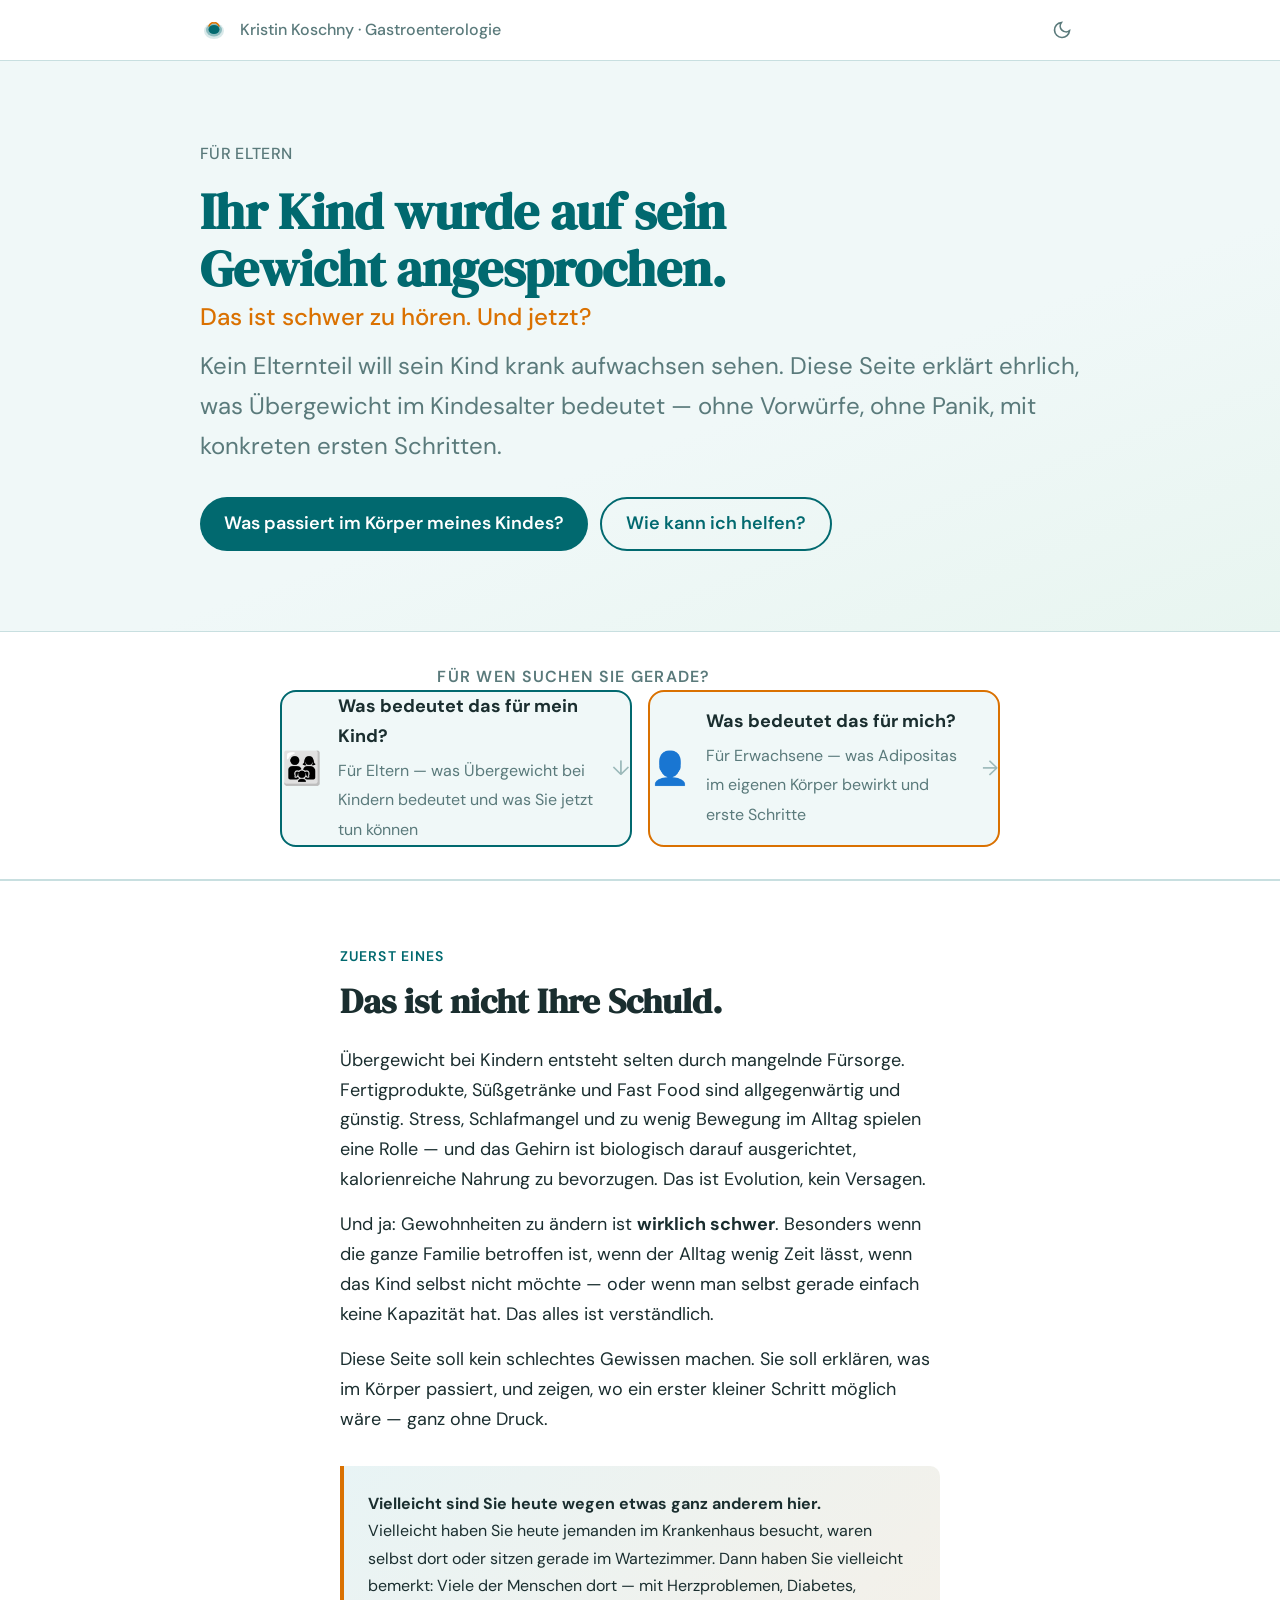
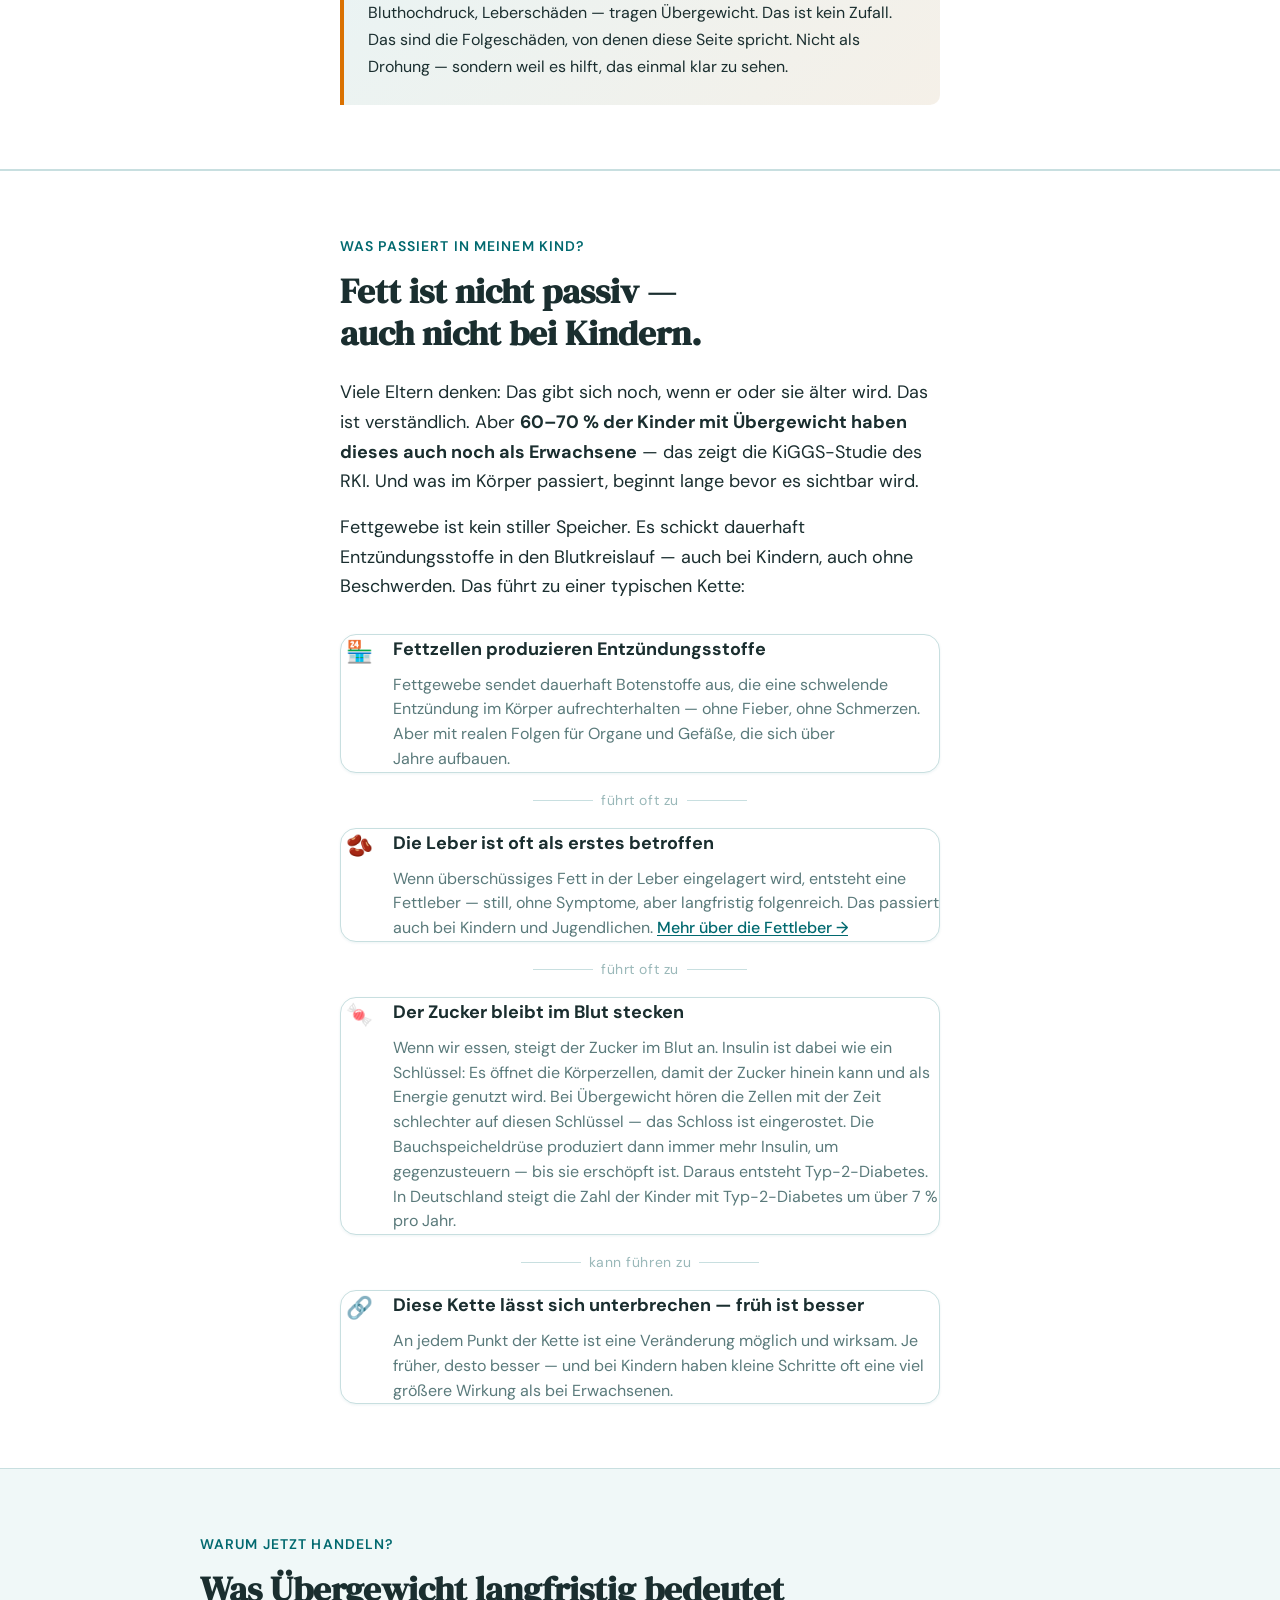
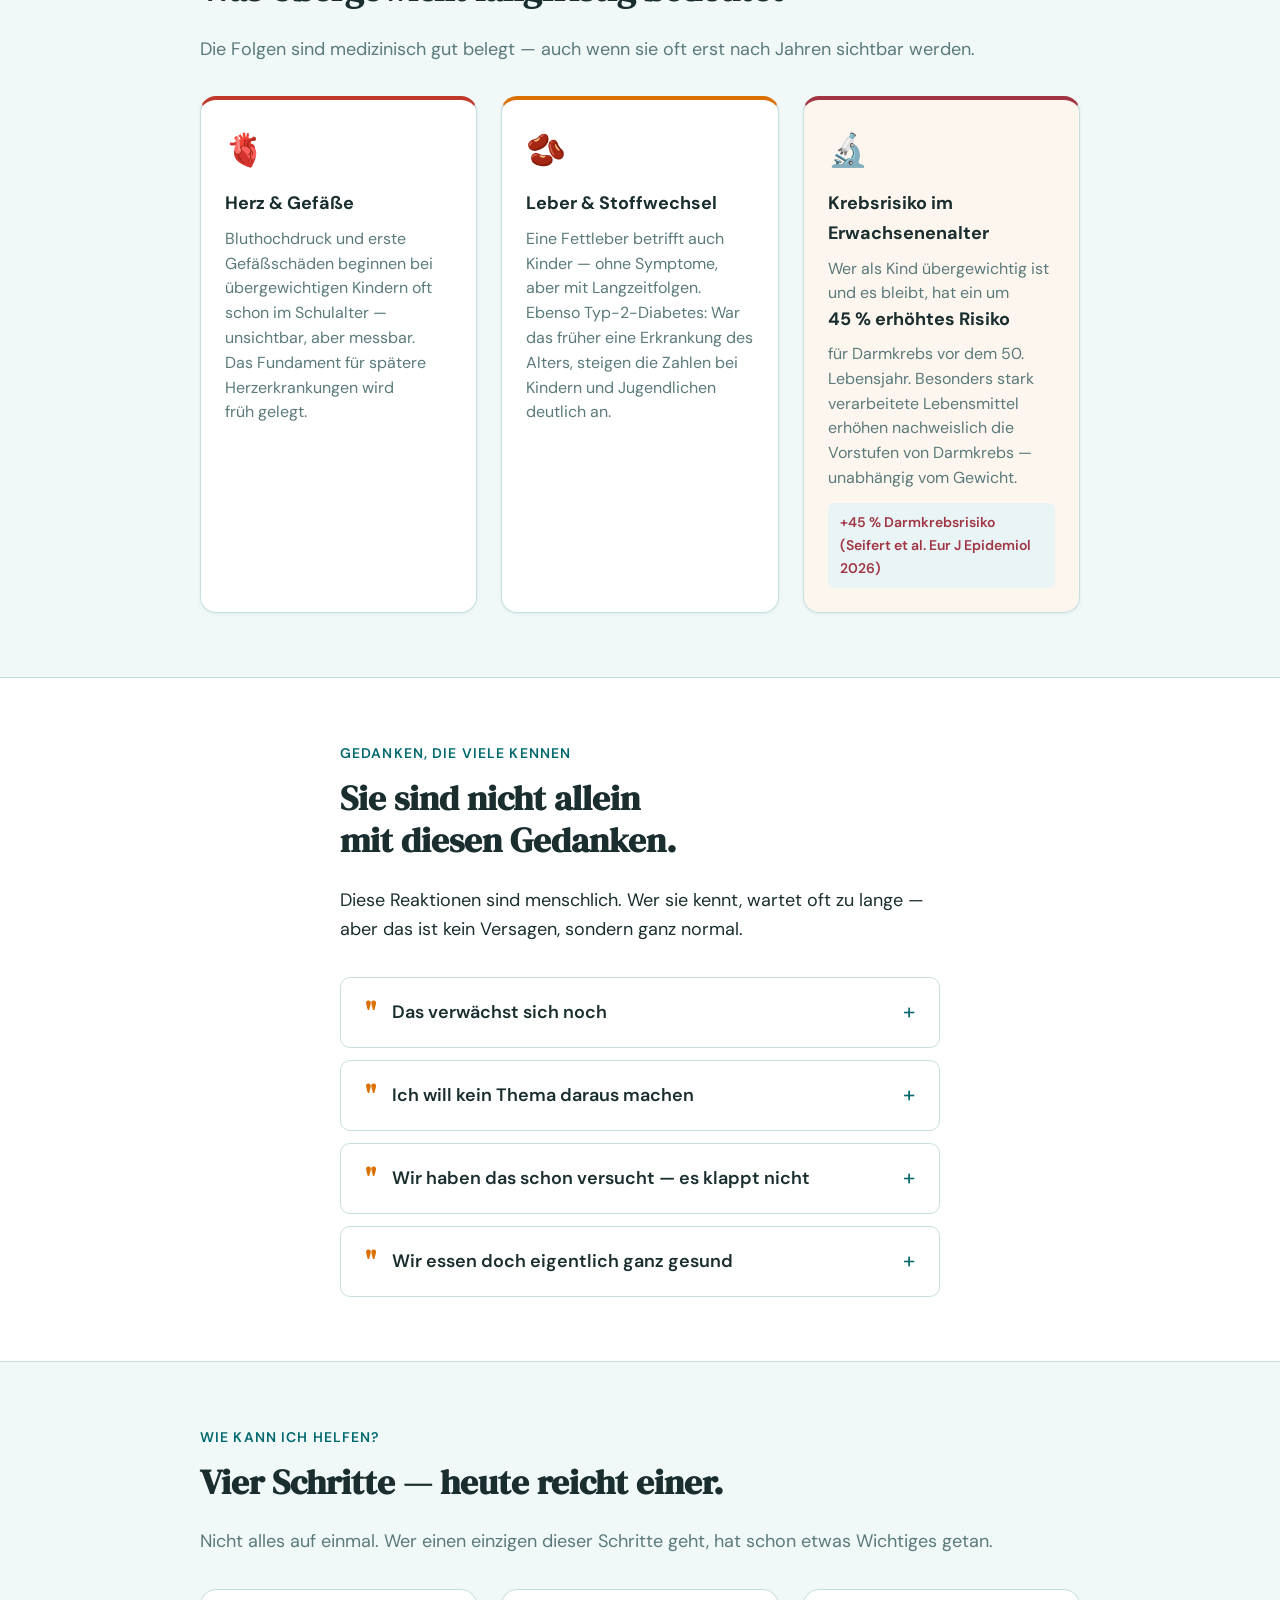
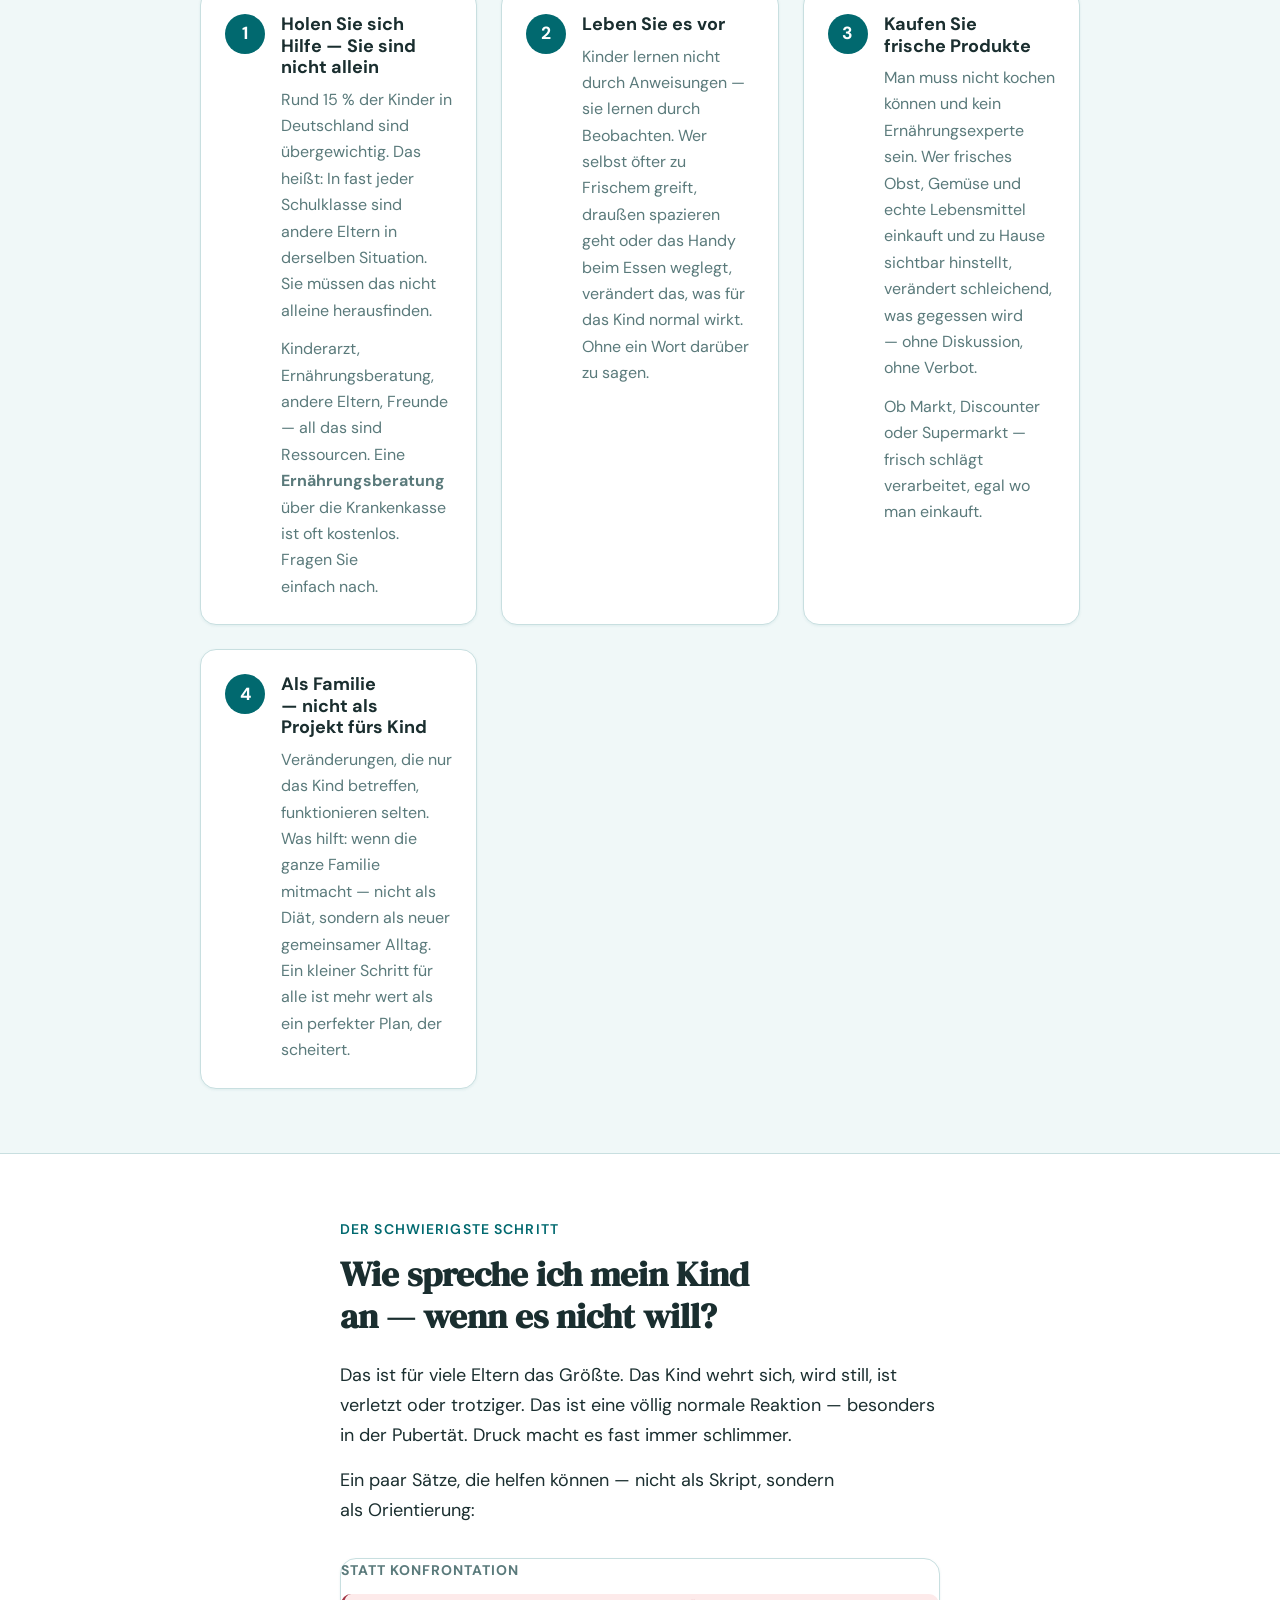
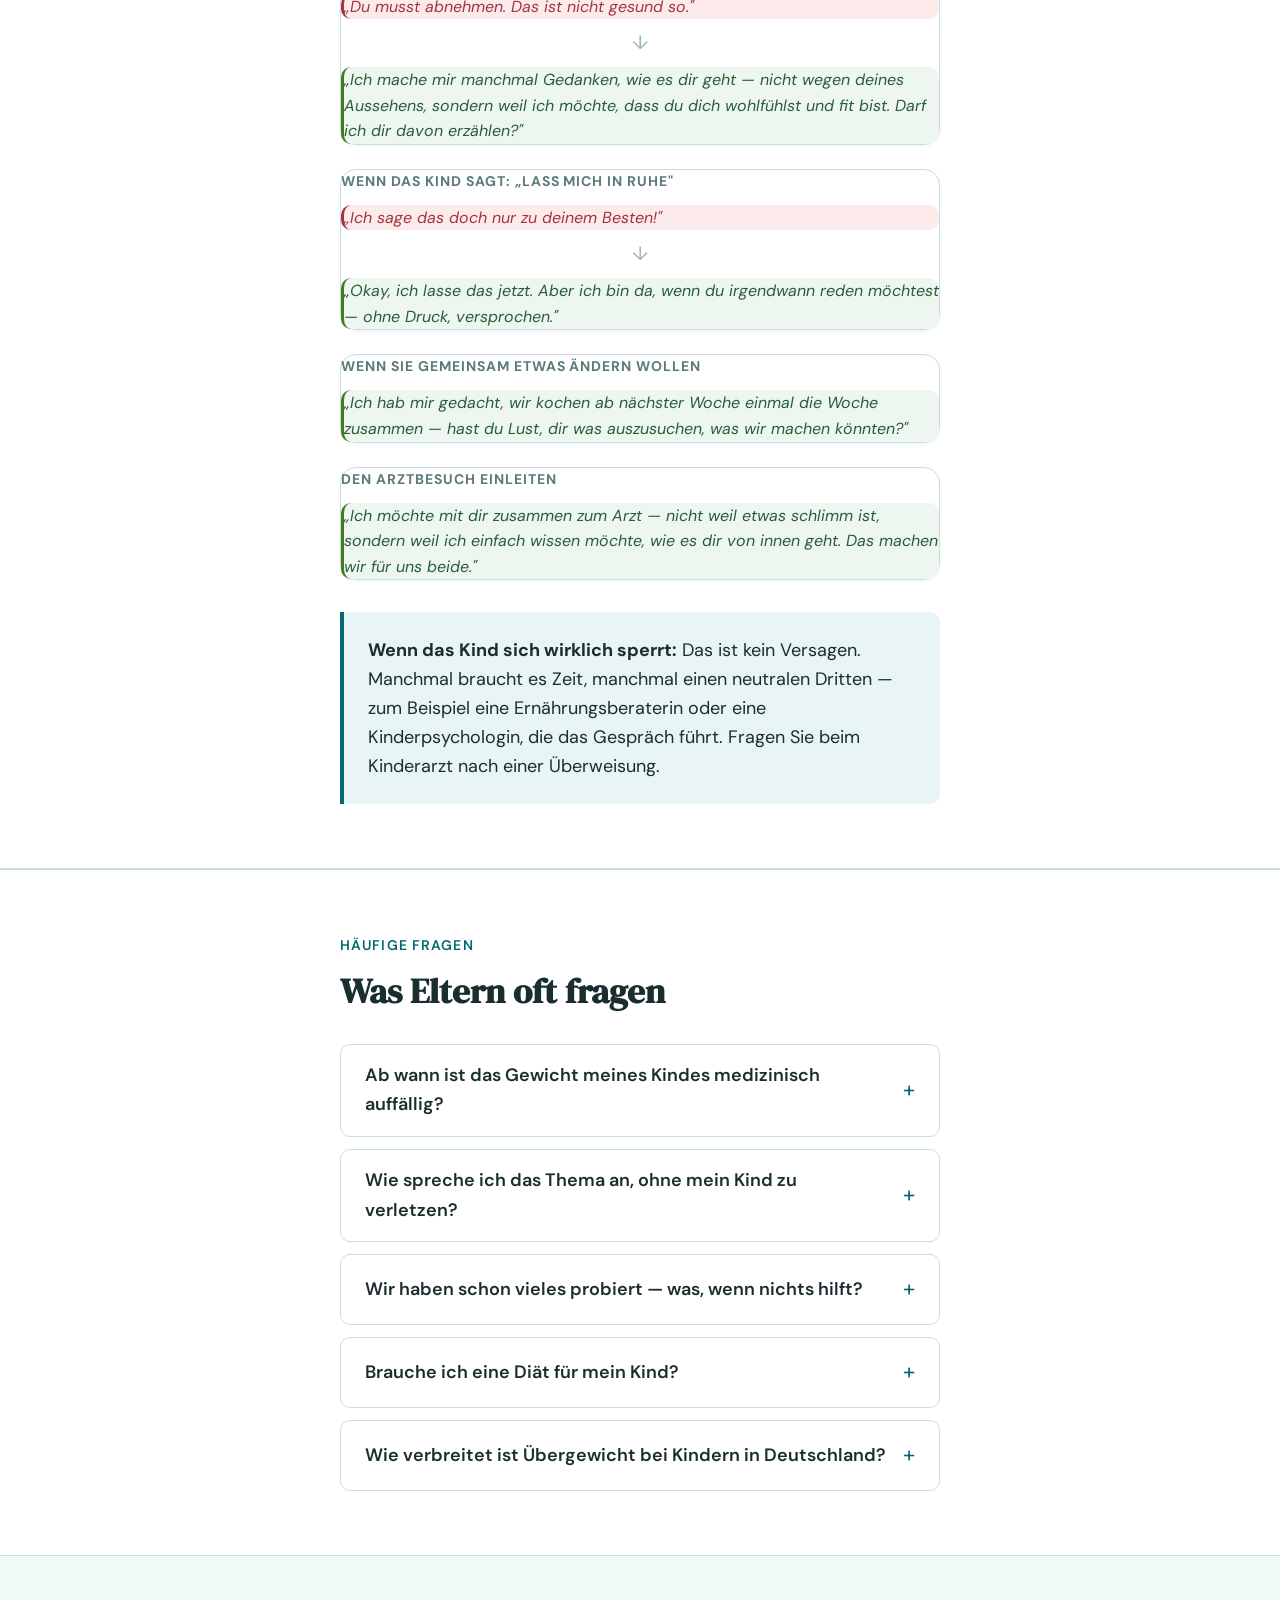
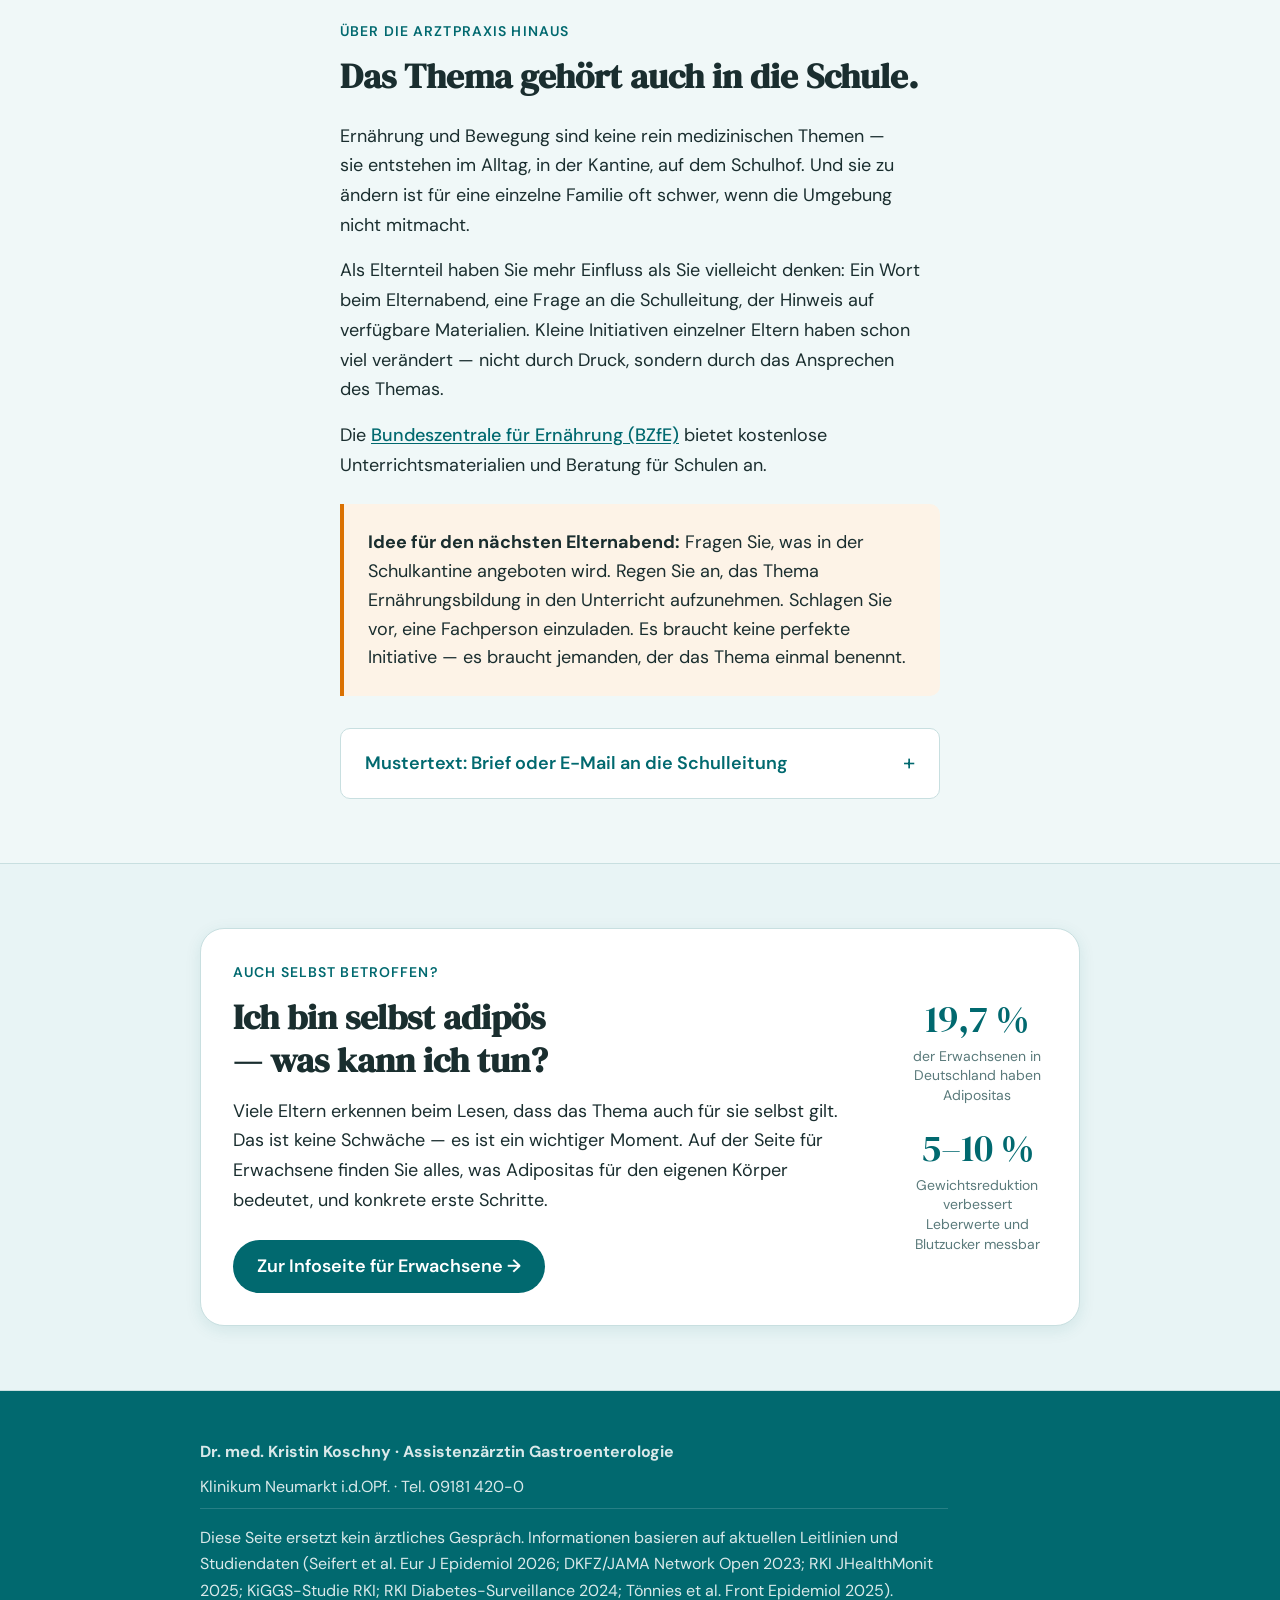
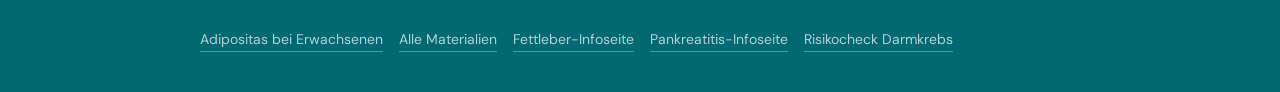
==== commit 239899ea: "Schritte: Vorsorge raus, Hilfe holen + Vorbild leben + frisch einkaufen rein" ====
--- a/index.html
+++ b/index.html
@@ -231,7 +231,7 @@
   <section class="section" id="eltern-handeln">
     <div class="container">
       <p class="section-eyebrow">Wie kann ich helfen?</p>
-      <h2>Drei Schritte — heute reicht einer.</h2>
+      <h2>Vier Schritte — heute reicht einer.</h2>
       <p class="section-intro">Nicht alles auf einmal. Wer einen einzigen dieser Schritte geht, hat schon etwas Wichtiges getan.</p>
 
       <div class="steps-grid steps-grid-3">
@@ -239,25 +239,34 @@
         <div class="step-card fade-in">
           <div class="step-number">1</div>
           <div class="step-body">
-            <h3>Mit dem Kinderarzt sprechen</h3>
-            <p>Sie müssen das nicht selbst einschätzen. Der Kinderarzt kann mit einem Blick auf die Gewichtskurve sagen, was wirklich los ist. Fragen Sie aktiv nach — viele Ärzte sprechen das Thema von sich aus nicht an, um niemanden zu verletzen.</p>
+            <h3>Holen Sie sich Hilfe — Sie sind nicht allein</h3>
+            <p>Rund 15&nbsp;% der Kinder in Deutschland sind übergewichtig. Das heißt: In fast jeder Schulklasse sind andere Eltern in derselben Situation. Sie müssen das nicht alleine herausfinden.</p>
+            <p style="margin-top: var(--space-3); font-size: var(--text-sm); color: var(--color-text-muted);">Kinderarzt, Ernährungsberatung, andere Eltern, Freunde — all das sind Ressourcen. Eine <strong>Ernährungsberatung</strong> über die Krankenkasse ist oft kostenlos. Fragen Sie einfach nach.</p>
           </div>
         </div>
 
         <div class="step-card fade-in">
           <div class="step-number">2</div>
           <div class="step-body">
+            <h3>Leben Sie es vor</h3>
+            <p>Kinder lernen nicht durch Anweisungen — sie lernen durch Beobachten. Wer selbst öfter zu Frischem greift, draußen spazieren geht oder das Handy beim Essen weglegt, verändert das, was für das Kind normal wirkt. Ohne ein Wort darüber zu sagen.</p>
+          </div>
+        </div>
+
+        <div class="step-card fade-in">
+          <div class="step-number">3</div>
+          <div class="step-body">
+            <h3>Kaufen Sie frische Produkte</h3>
+            <p>Man muss nicht kochen können und kein Ernährungsexperte sein. Wer frisches Obst, Gemüse und echte Lebensmittel einkauft und zu Hause sichtbar hinstellt, verändert schleichend, was gegessen wird — ohne Diskussion, ohne Verbot.</p>
+            <p style="margin-top: var(--space-3); font-size: var(--text-sm); color: var(--color-text-muted);">Ob Markt, Discounter oder Supermarkt — frisch schlägt verarbeitet, egal wo man einkauft.</p>
+          </div>
+        </div>
+
+        <div class="step-card fade-in">
+          <div class="step-number">4</div>
+          <div class="step-body">
             <h3>Als Familie — nicht als Projekt fürs Kind</h3>
-            <p>Veränderungen, die nur das Kind betreffen, funktionieren selten. Was hilft: wenn die ganze Familie mitmacht — mehr frische Lebensmittel, weniger Fertigprodukte, mehr Bewegung im Alltag. Ein kleiner Schritt für alle ist mehr wert als ein perfekter Plan, der scheitert.</p>
-            <p style="margin-top: var(--space-3); font-size: var(--text-sm); color: var(--color-text-muted);">Eine <strong>Ernährungsberatung</strong> über die Krankenkasse ist oft kostenlos — und gibt der ganzen Familie einen konkreten Einstieg.</p>
-          </div>
-        </div>
-
-        <div class="step-card step-card-warning fade-in">
-          <div class="step-number step-number-amber">3</div>
-          <div class="step-body">
-            <h3>Krebsvorsorge im Blick behalten</h3>
-            <p>Darmspiegelung ist standardmäßig ab 50 Jahren empfohlen — bei Adipositas und regelmäßigem Konsum stark verarbeiteter Lebensmittel lohnt es sich, <strong>früher mit dem Arzt darüber zu sprechen</strong>. Früherkennung verdoppelt die Heilungschancen.</p>
+            <p>Veränderungen, die nur das Kind betreffen, funktionieren selten. Was hilft: wenn die ganze Familie mitmacht — nicht als Diät, sondern als neuer gemeinsamer Alltag. Ein kleiner Schritt für alle ist mehr wert als ein perfekter Plan, der scheitert.</p>
           </div>
         </div>
 
--- a/style.css
+++ b/style.css
@@ -750,3 +750,59 @@
 }
 .btn-secondary:hover { background: var(--color-primary); color: white; transform: translateY(-1px); }
 .btn-sm { font-size: var(--text-sm); padding: var(--space-2) var(--space-4); }
+
+/* ── Speech / Kommunikations-Karten ───────────────────────────────────────── */
+.speech-cards {
+  display: flex;
+  flex-direction: column;
+  gap: var(--space-6);
+  margin-top: var(--space-8);
+}
+.speech-card {
+  background: var(--color-surface);
+  border: 1px solid var(--color-border);
+  border-radius: var(--radius-lg);
+  padding: var(--space-5) var(--space-6);
+  box-shadow: var(--shadow-sm);
+}
+.speech-label {
+  font-size: var(--text-xs);
+  font-weight: 700;
+  text-transform: uppercase;
+  letter-spacing: 0.07em;
+  color: var(--color-text-muted);
+  margin-bottom: var(--space-3);
+}
+.speech-bubble {
+  border-radius: var(--radius-md);
+  padding: var(--space-4) var(--space-5);
+  font-size: var(--text-sm);
+  line-height: 1.6;
+  font-style: italic;
+}
+.speech-avoid {
+  background: var(--color-danger-light);
+  color: var(--color-danger);
+  border-left: 3px solid var(--color-danger);
+}
+.speech-better {
+  background: #edf7f0;
+  color: #2a5c3a;
+  border-left: 3px solid var(--color-success);
+}
+[data-theme="dark"] .speech-better {
+  background: #0e2018;
+  color: #7ec89a;
+  border-left-color: #4a9e6a;
+}
+.speech-arrow {
+  text-align: center;
+  font-size: 1.2rem;
+  color: var(--color-text-faint);
+  padding-block: var(--space-2);
+}
+
+/* ── Steps Grid 3-spaltig ──────────────────────────────────────────────────── */
+.steps-grid-3 {
+  grid-template-columns: repeat(auto-fit, minmax(260px, 1fr));
+}
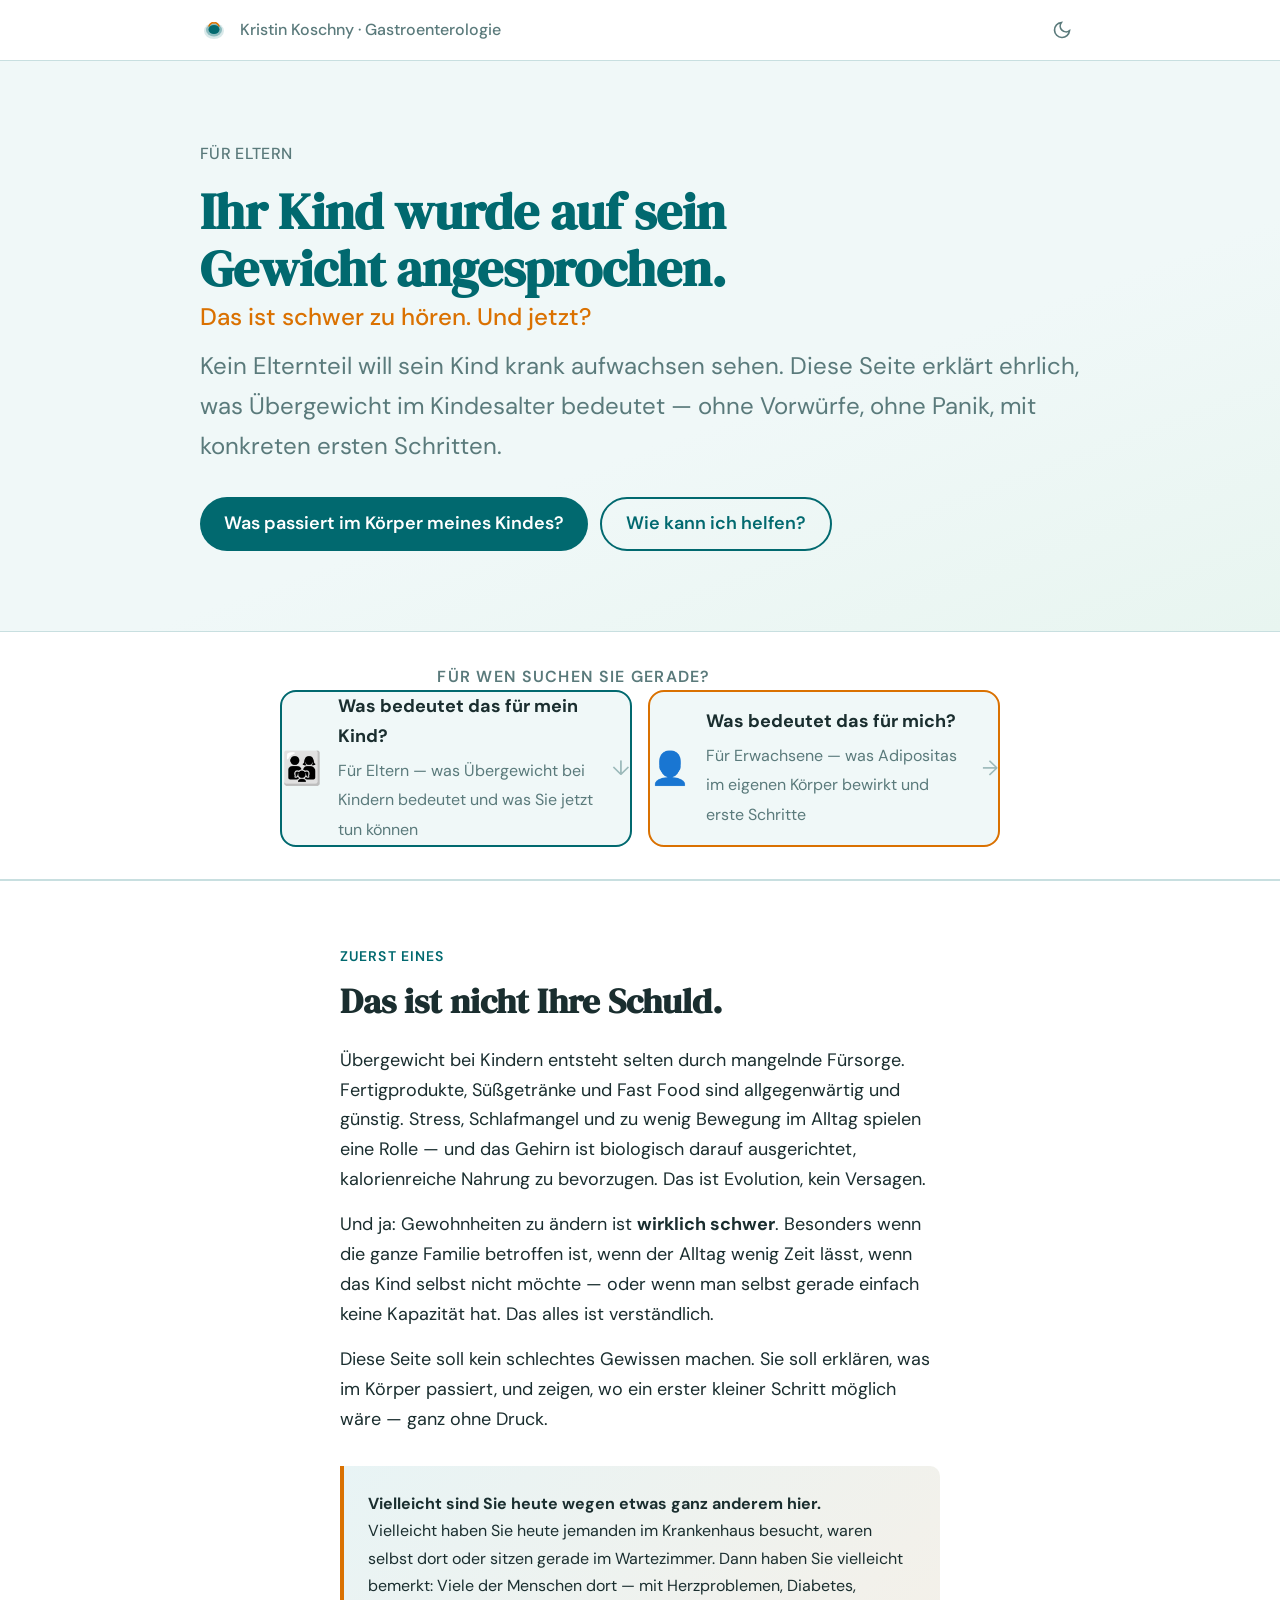
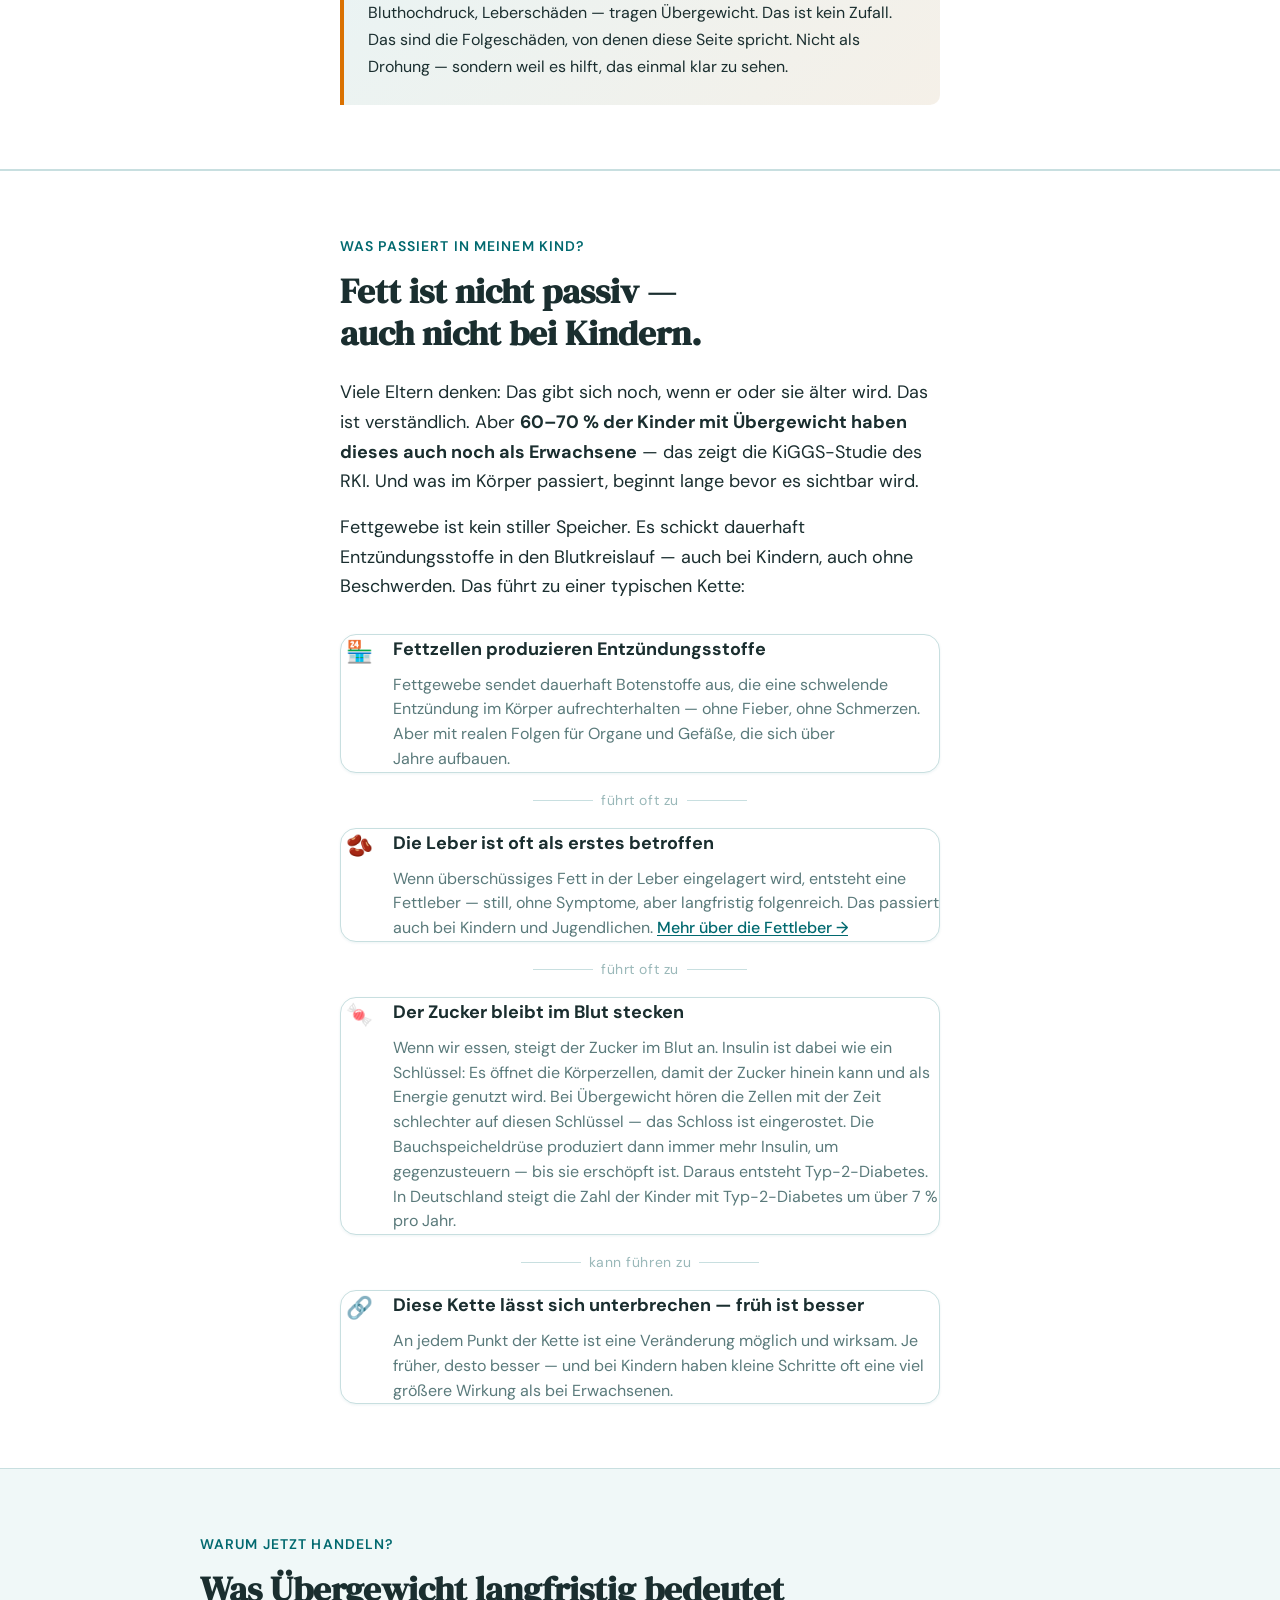
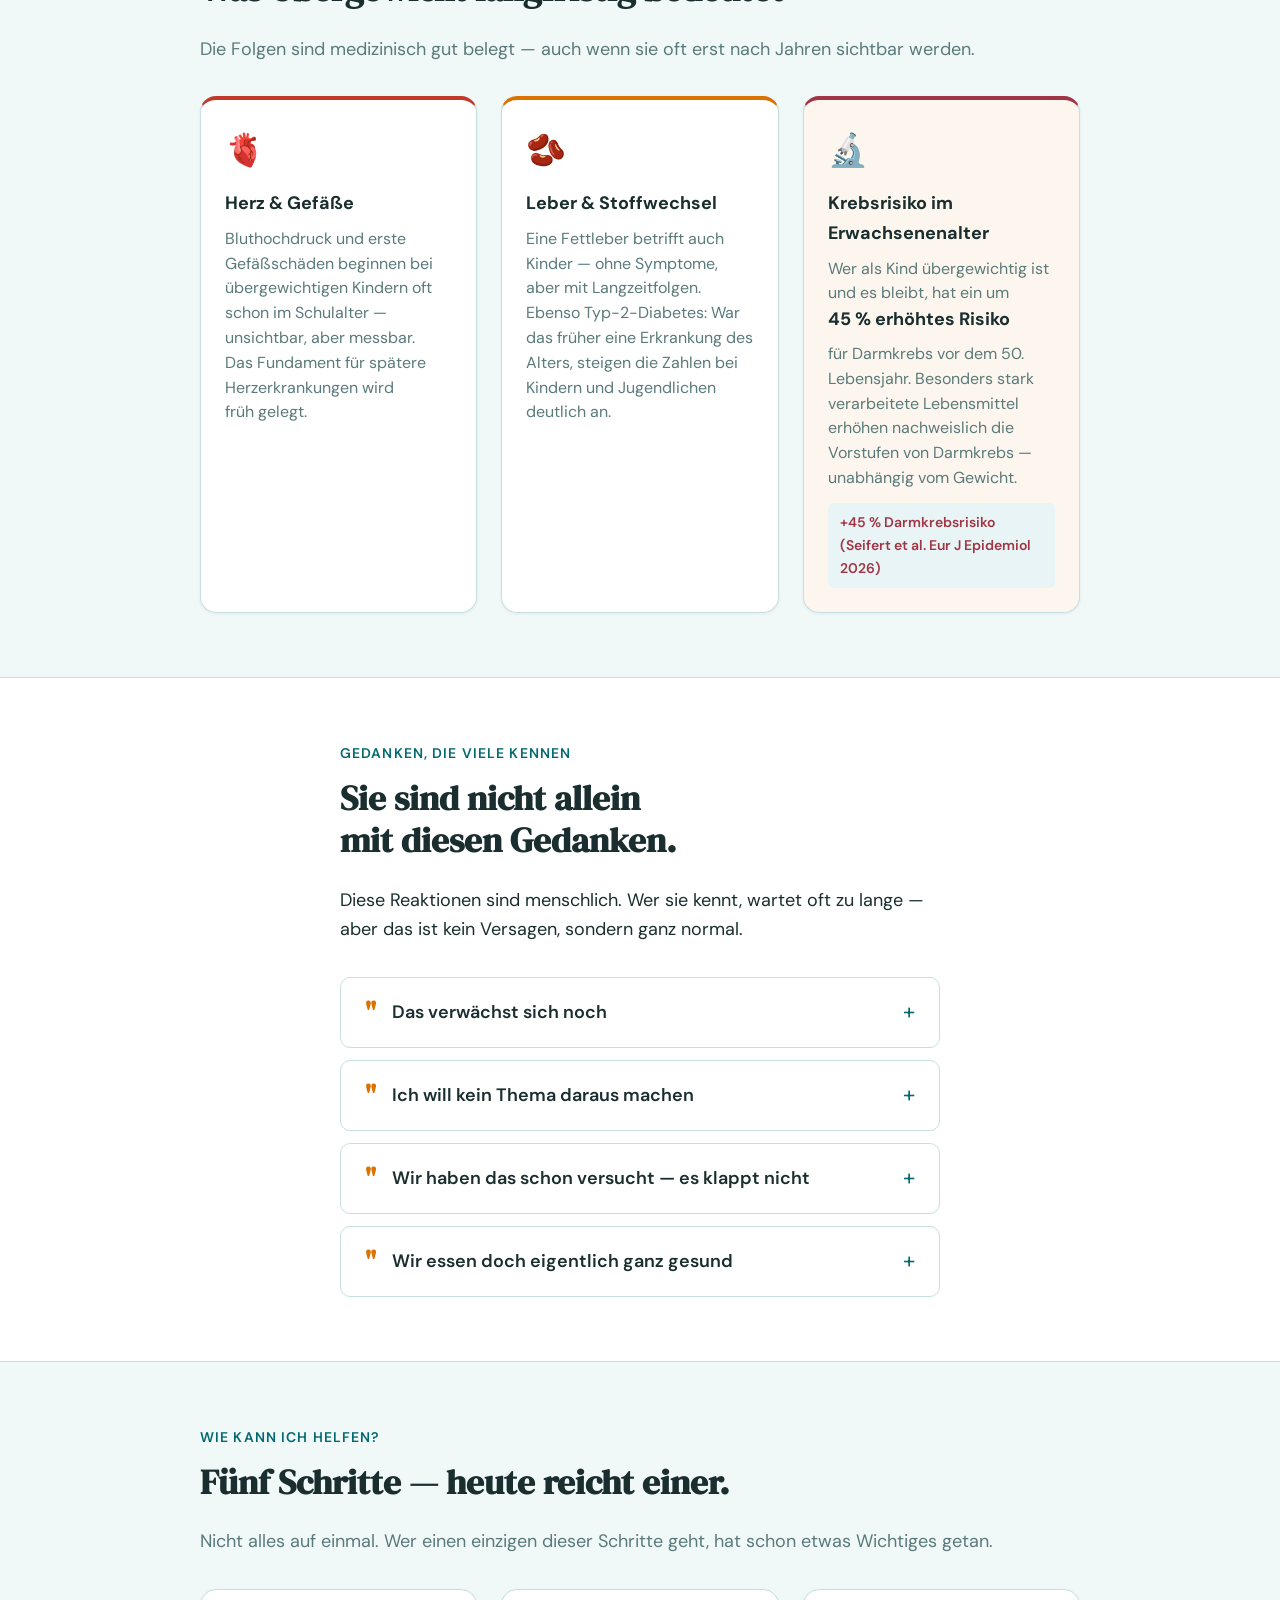
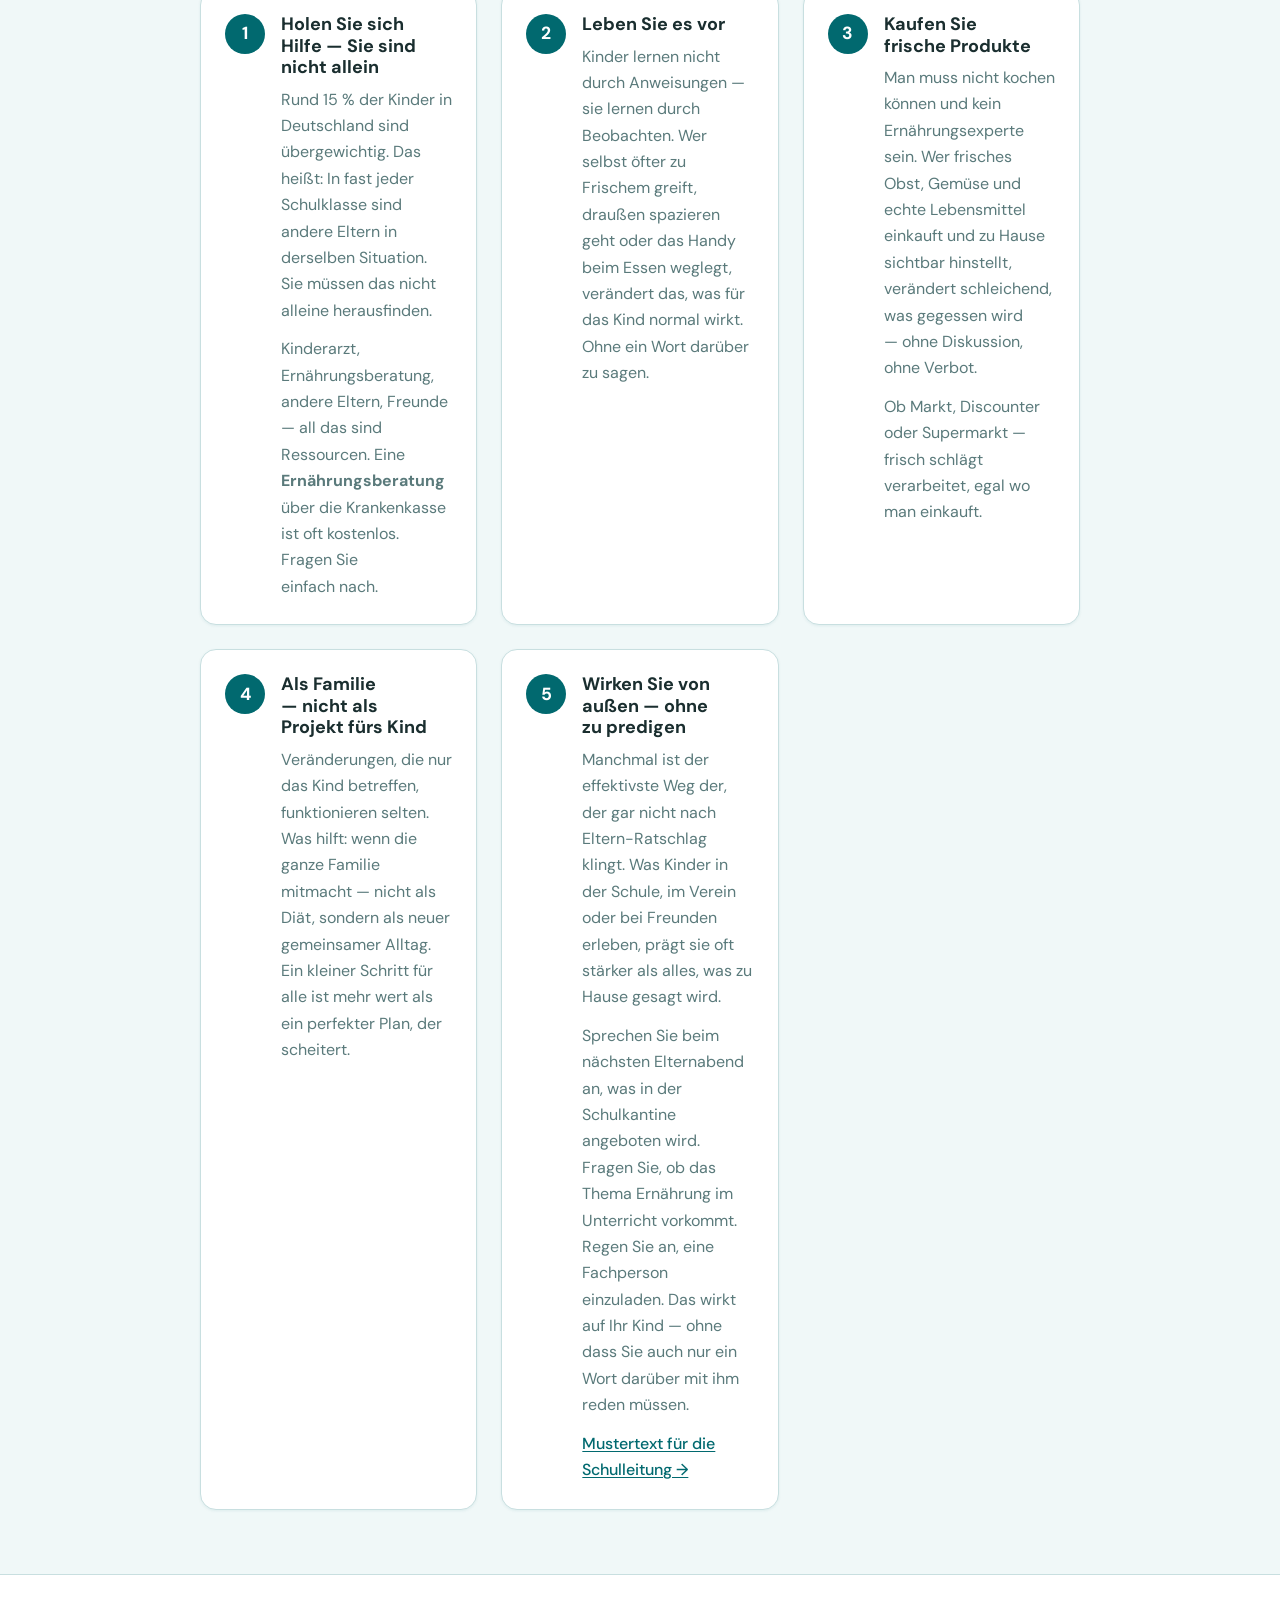
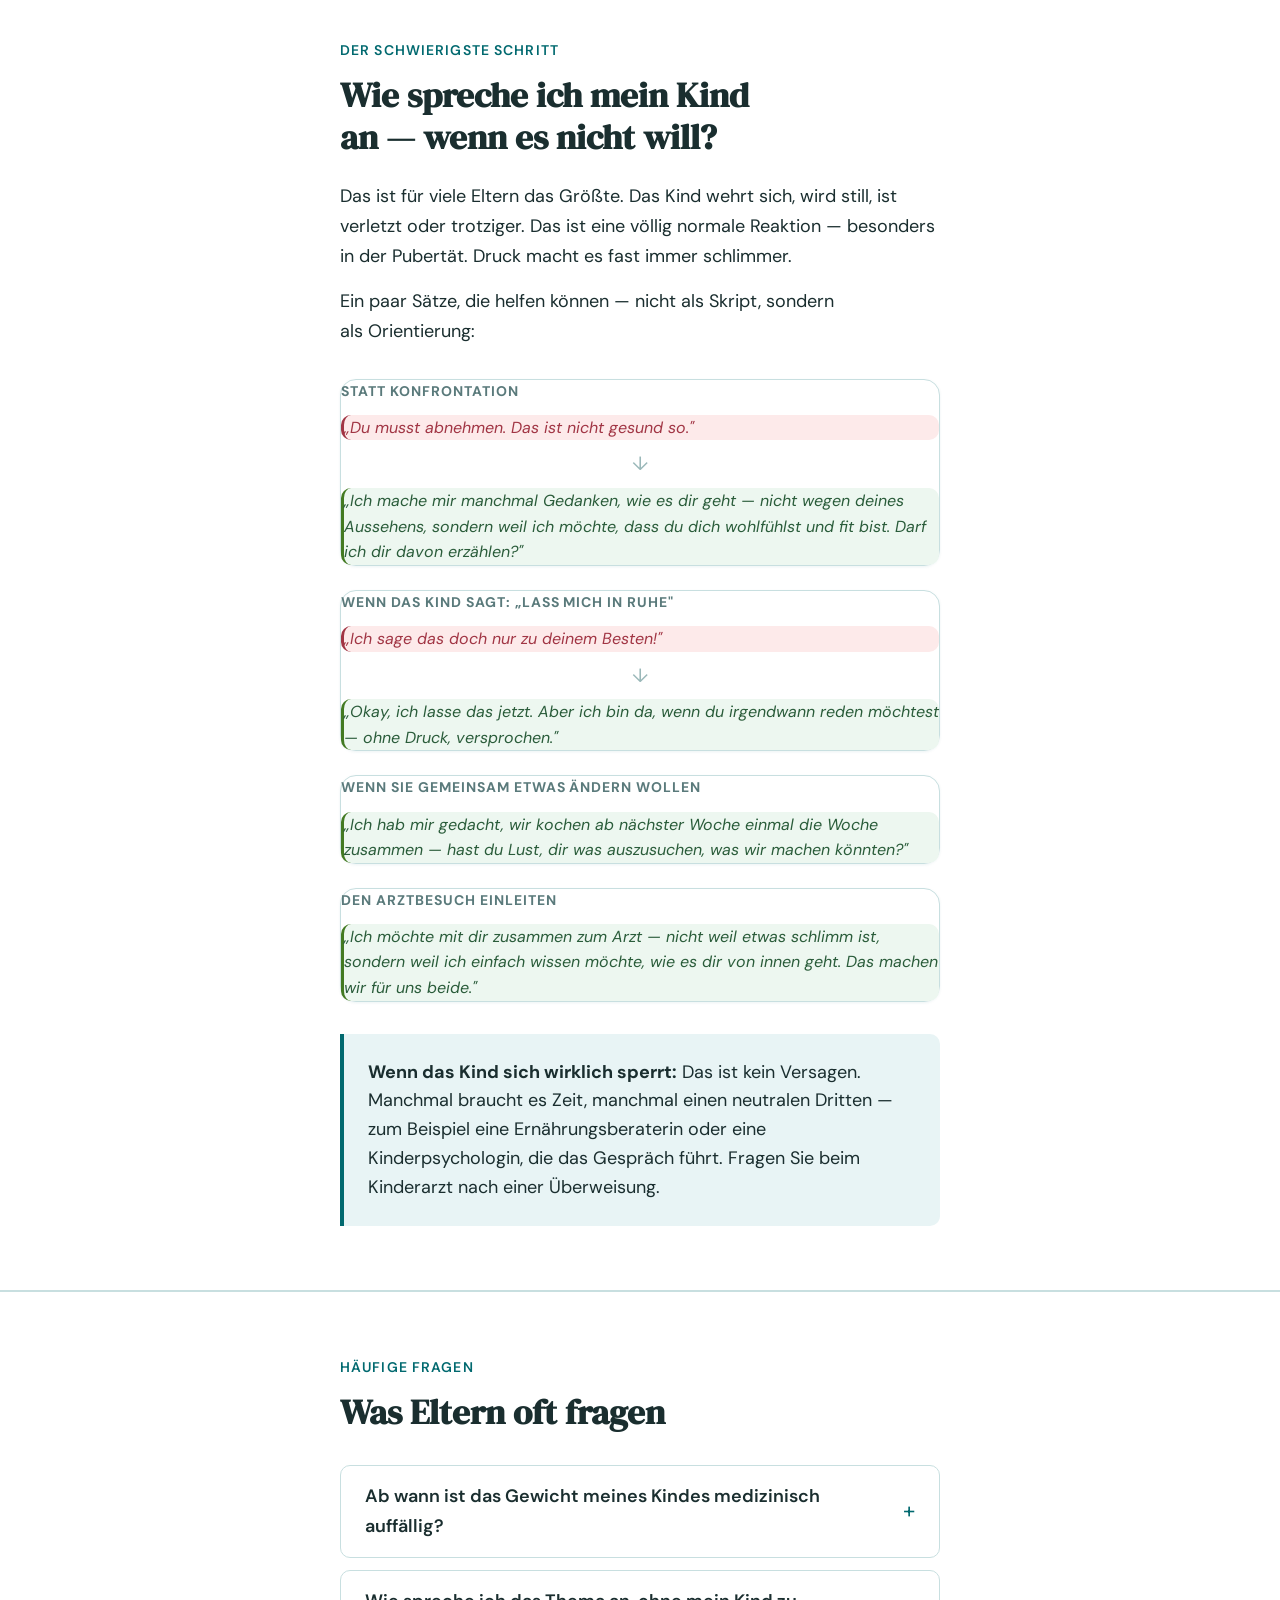
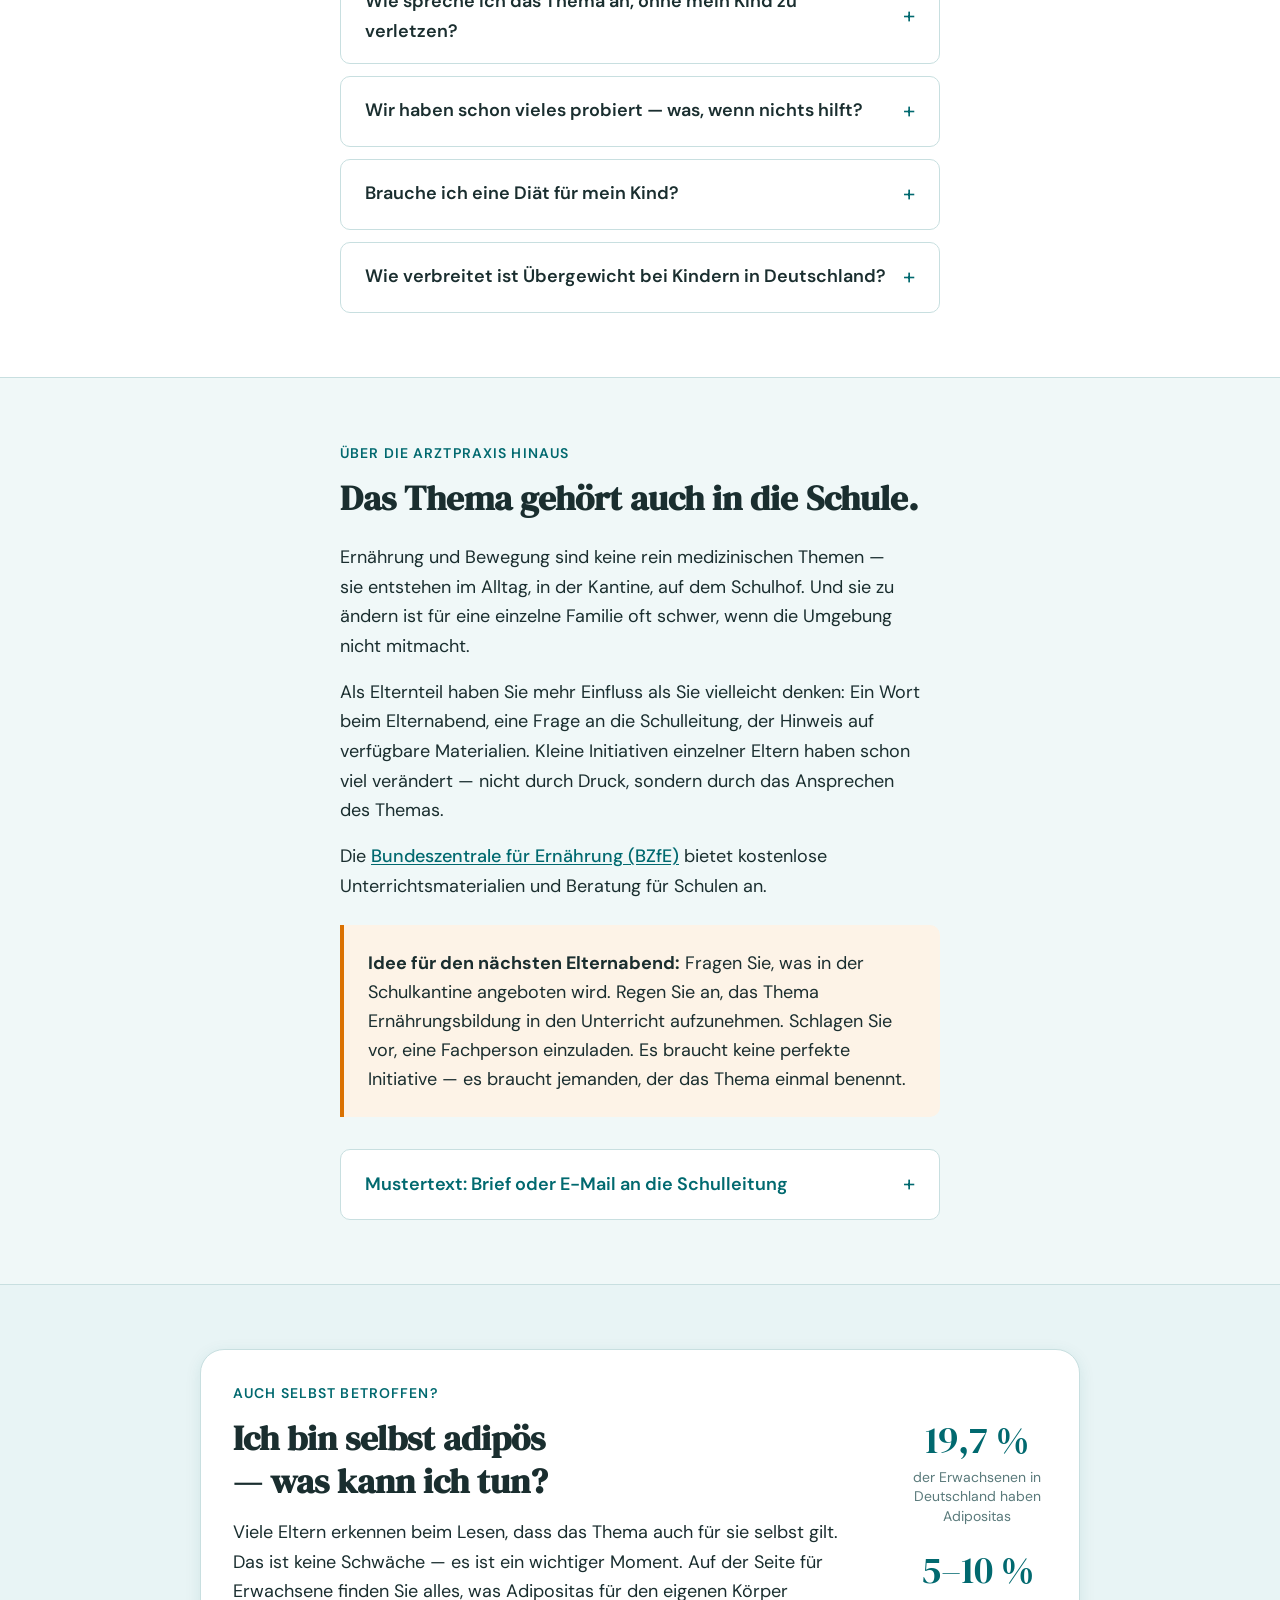
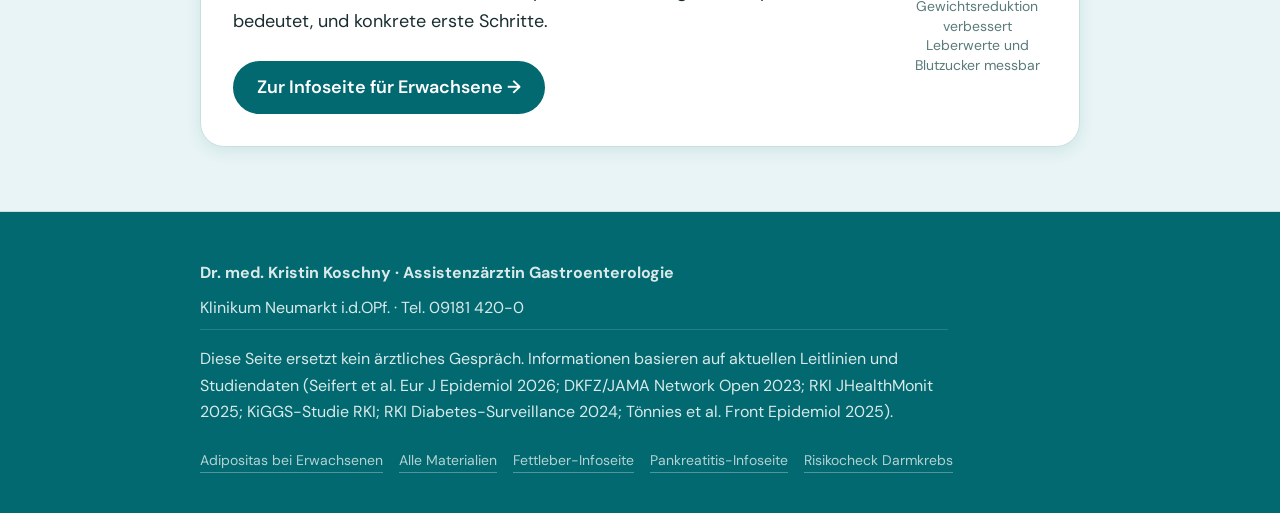
==== commit bd130219: "Schritt 5: Elterninitiative / von außen wirken" ====
--- a/index.html
+++ b/index.html
@@ -231,7 +231,7 @@
   <section class="section" id="eltern-handeln">
     <div class="container">
       <p class="section-eyebrow">Wie kann ich helfen?</p>
-      <h2>Vier Schritte — heute reicht einer.</h2>
+      <h2>Fünf Schritte — heute reicht einer.</h2>
       <p class="section-intro">Nicht alles auf einmal. Wer einen einzigen dieser Schritte geht, hat schon etwas Wichtiges getan.</p>
 
       <div class="steps-grid steps-grid-3">
@@ -267,6 +267,16 @@
           <div class="step-body">
             <h3>Als Familie — nicht als Projekt fürs Kind</h3>
             <p>Veränderungen, die nur das Kind betreffen, funktionieren selten. Was hilft: wenn die ganze Familie mitmacht — nicht als Diät, sondern als neuer gemeinsamer Alltag. Ein kleiner Schritt für alle ist mehr wert als ein perfekter Plan, der scheitert.</p>
+          </div>
+        </div>
+
+        <div class="step-card step-card-external fade-in">
+          <div class="step-number step-number-teal">5</div>
+          <div class="step-body">
+            <h3>Wirken Sie von außen — ohne zu predigen</h3>
+            <p>Manchmal ist der effektivste Weg der, der gar nicht nach Eltern-Ratschlag klingt. Was Kinder in der Schule, im Verein oder bei Freunden erleben, prägt sie oft stärker als alles, was zu Hause gesagt wird.</p>
+            <p style="margin-top: var(--space-3); font-size: var(--text-sm); color: var(--color-text-muted);">Sprechen Sie beim nächsten Elternabend an, was in der Schulkantine angeboten wird. Fragen Sie, ob das Thema Ernährung im Unterricht vorkommt. Regen Sie an, eine Fachperson einzuladen. Das wirkt auf Ihr Kind — ohne dass Sie auch nur ein Wort darüber mit ihm reden müssen.</p>
+            <a href="#schule" class="inline-link" style="display:inline-block; margin-top: var(--space-3); font-size: var(--text-sm);">Mustertext für die Schulleitung →</a>
           </div>
         </div>
 
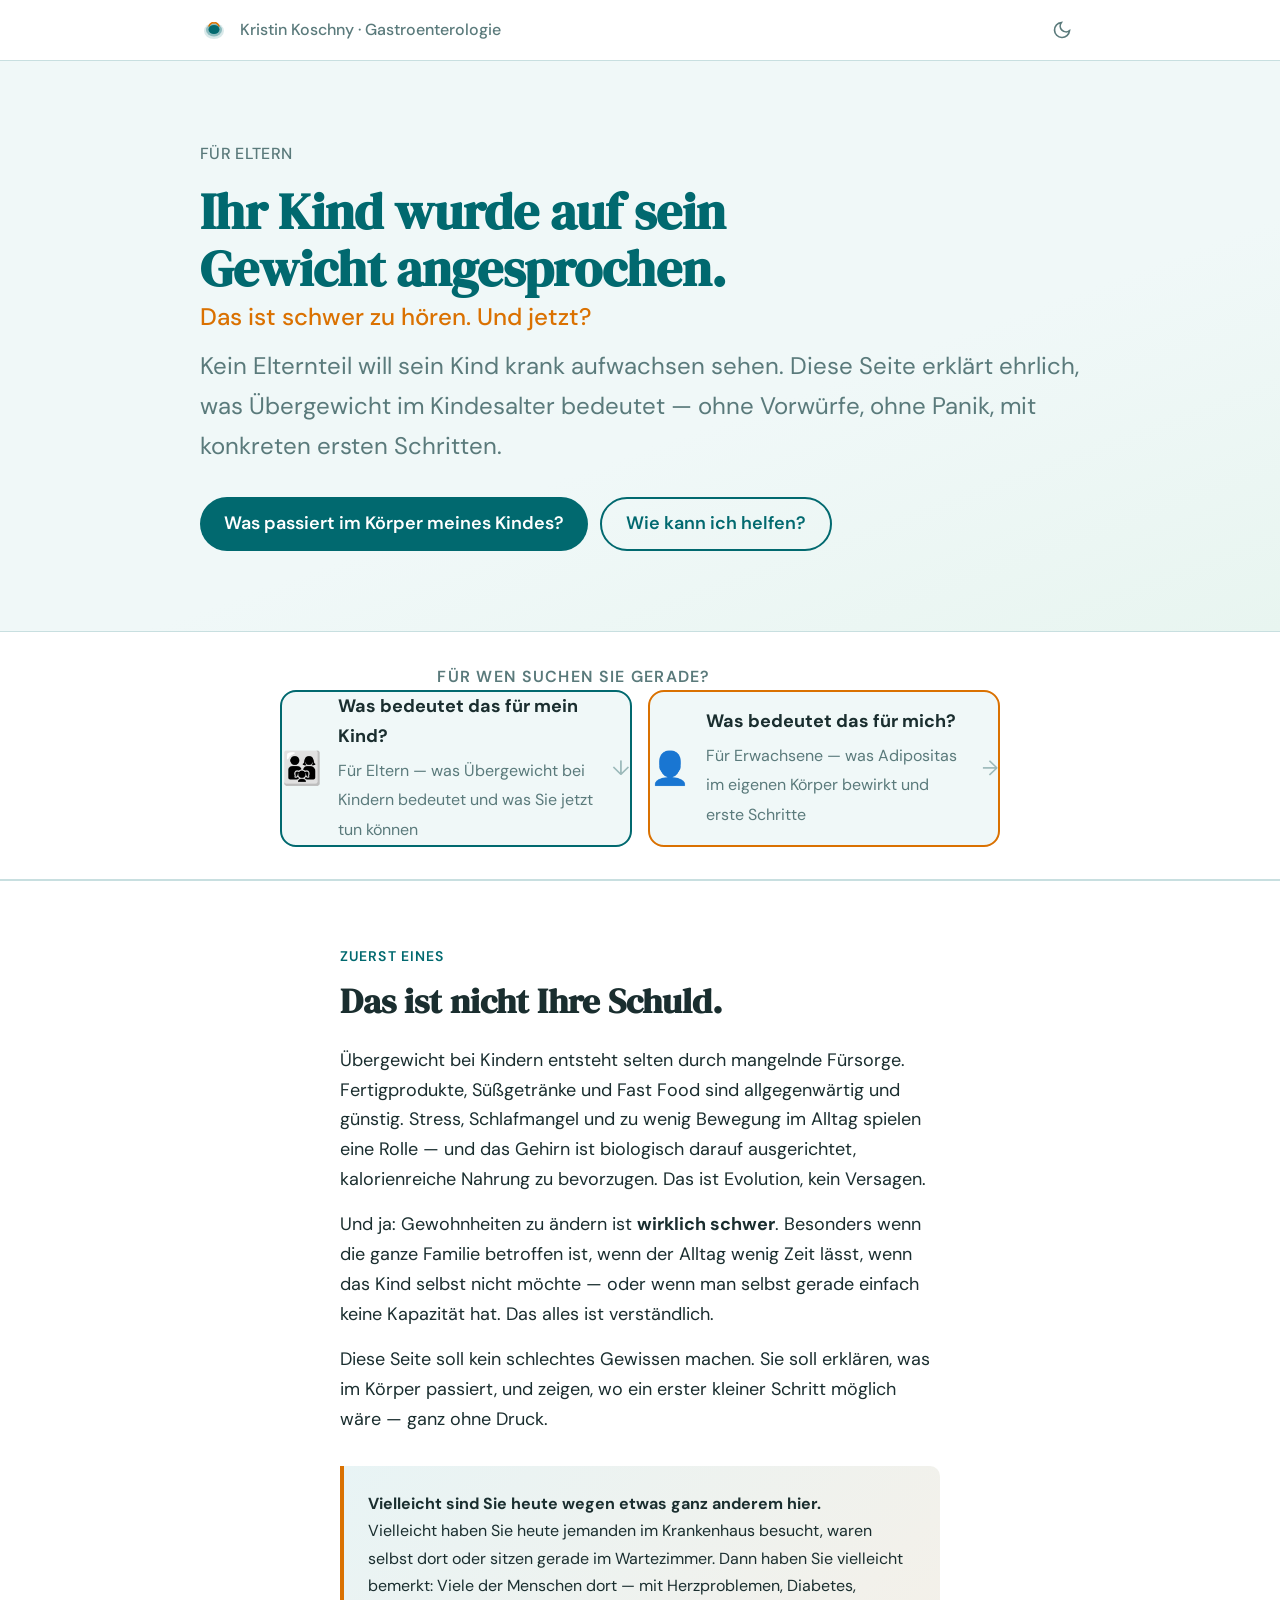
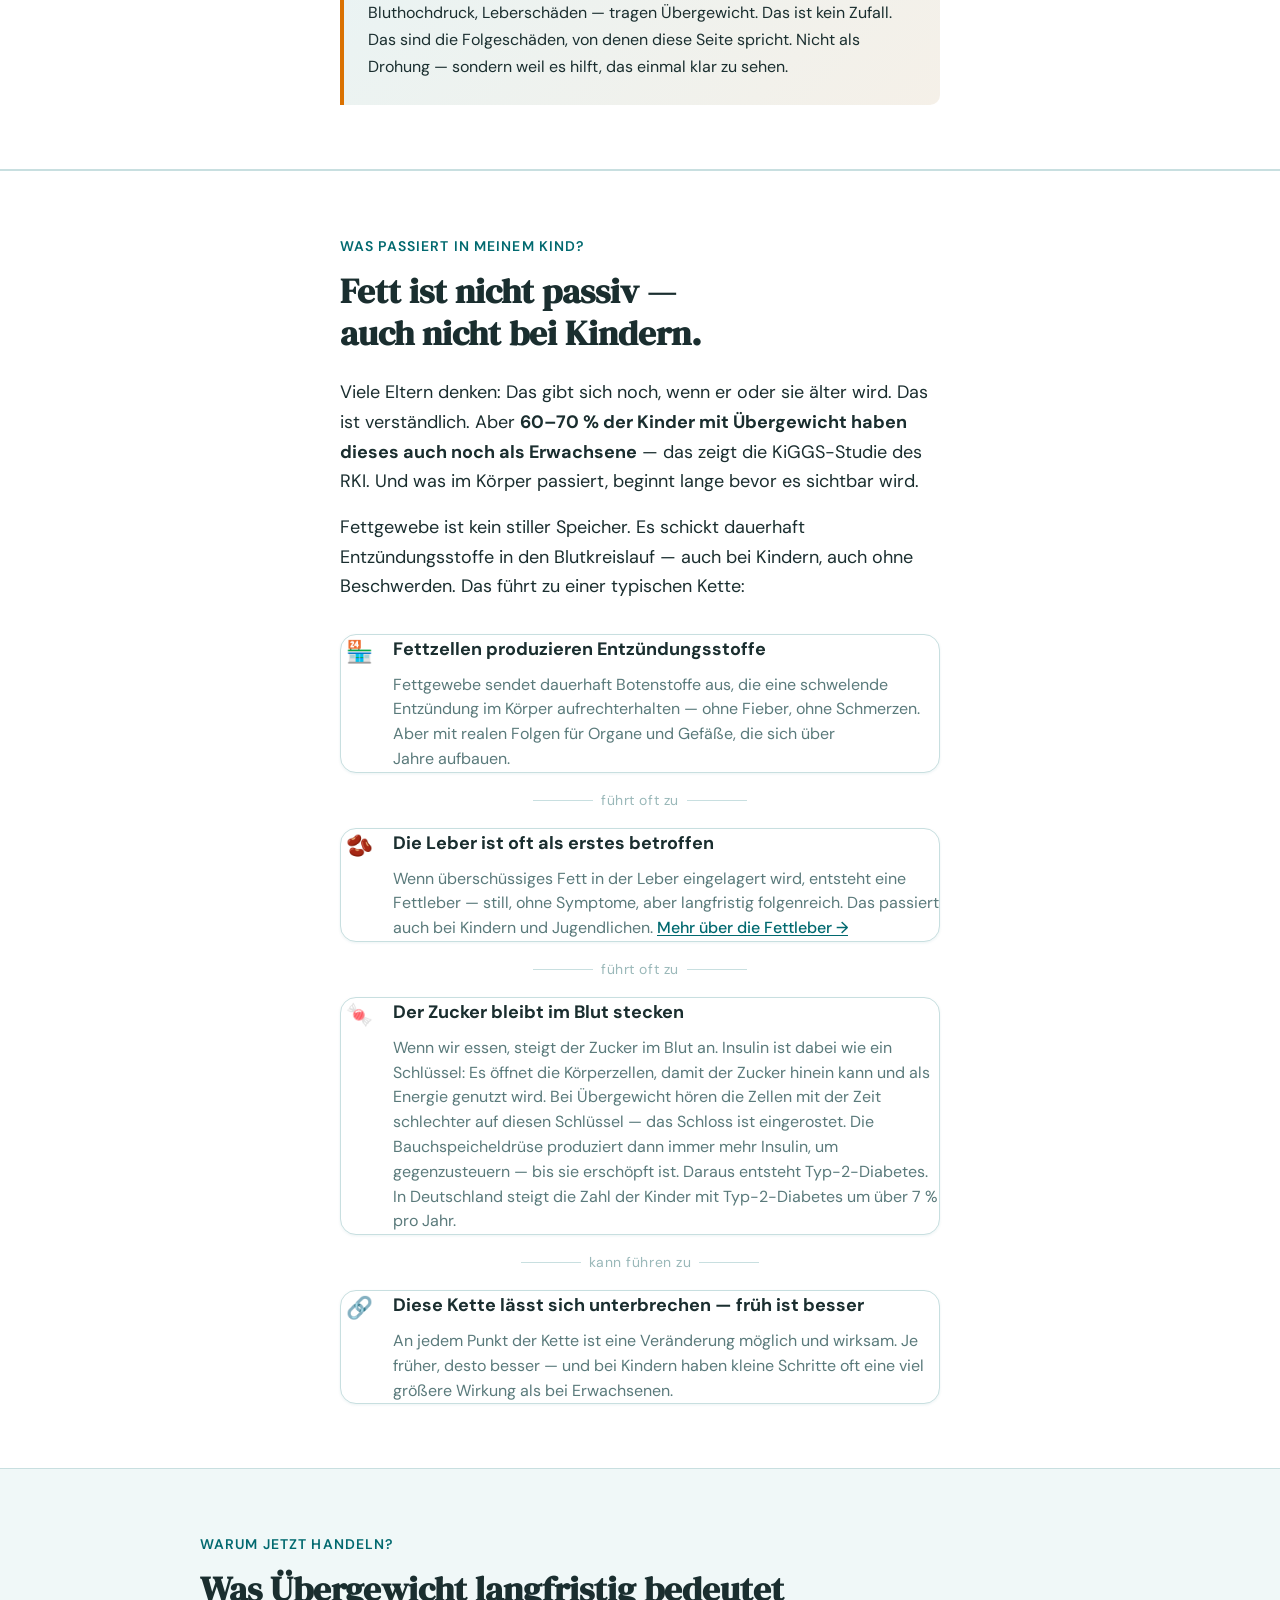
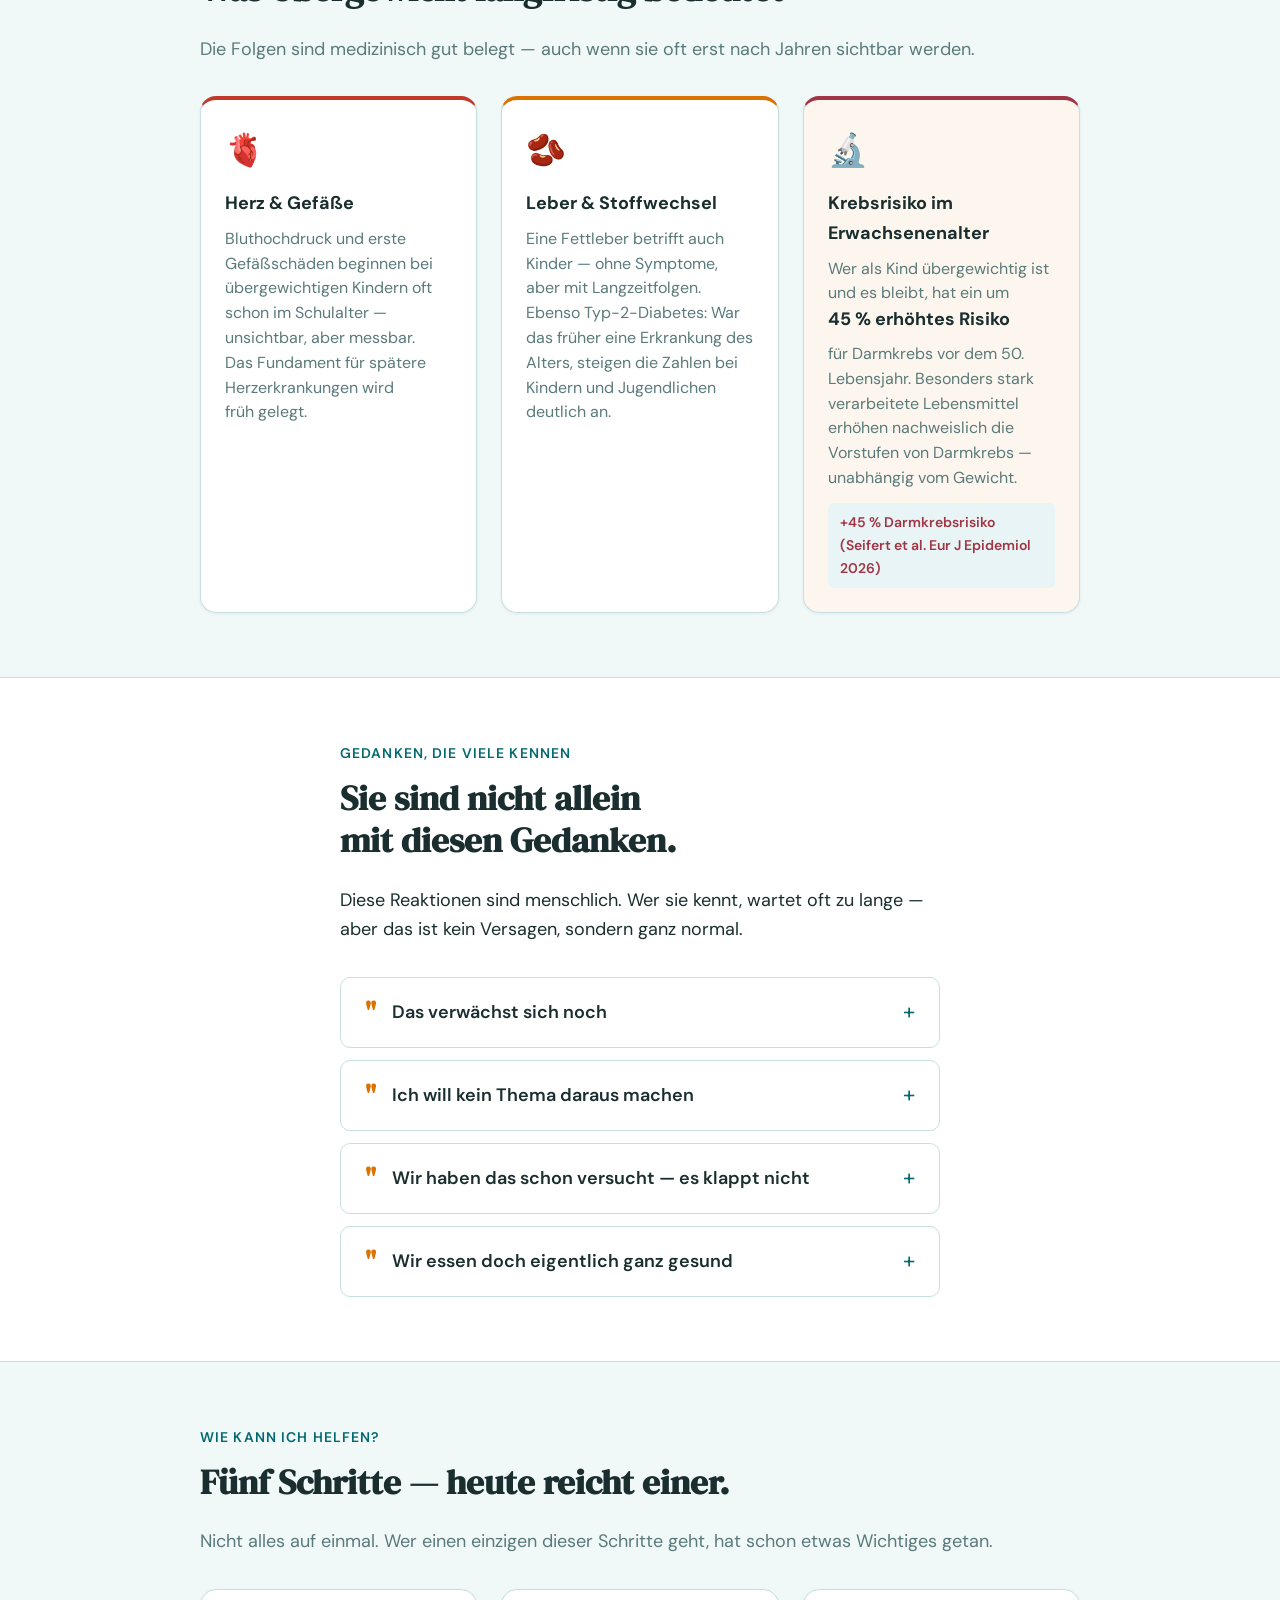
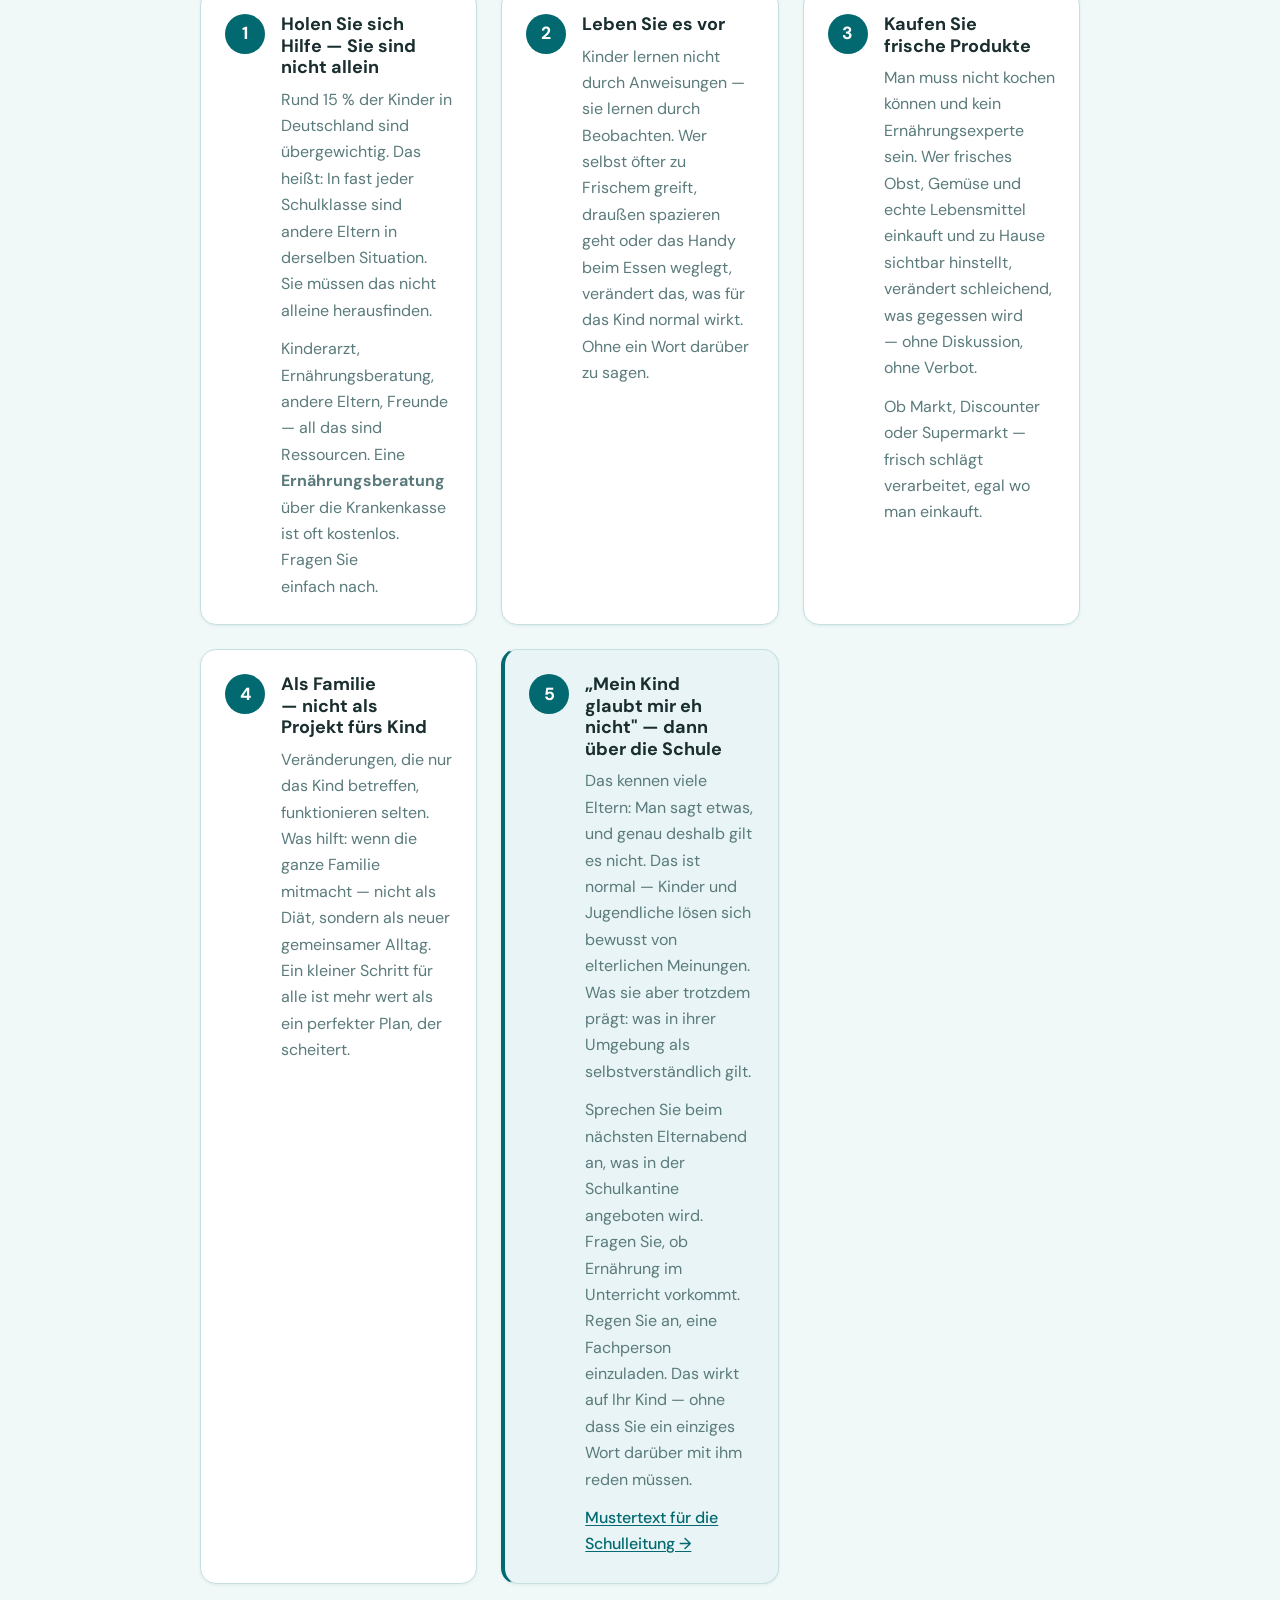
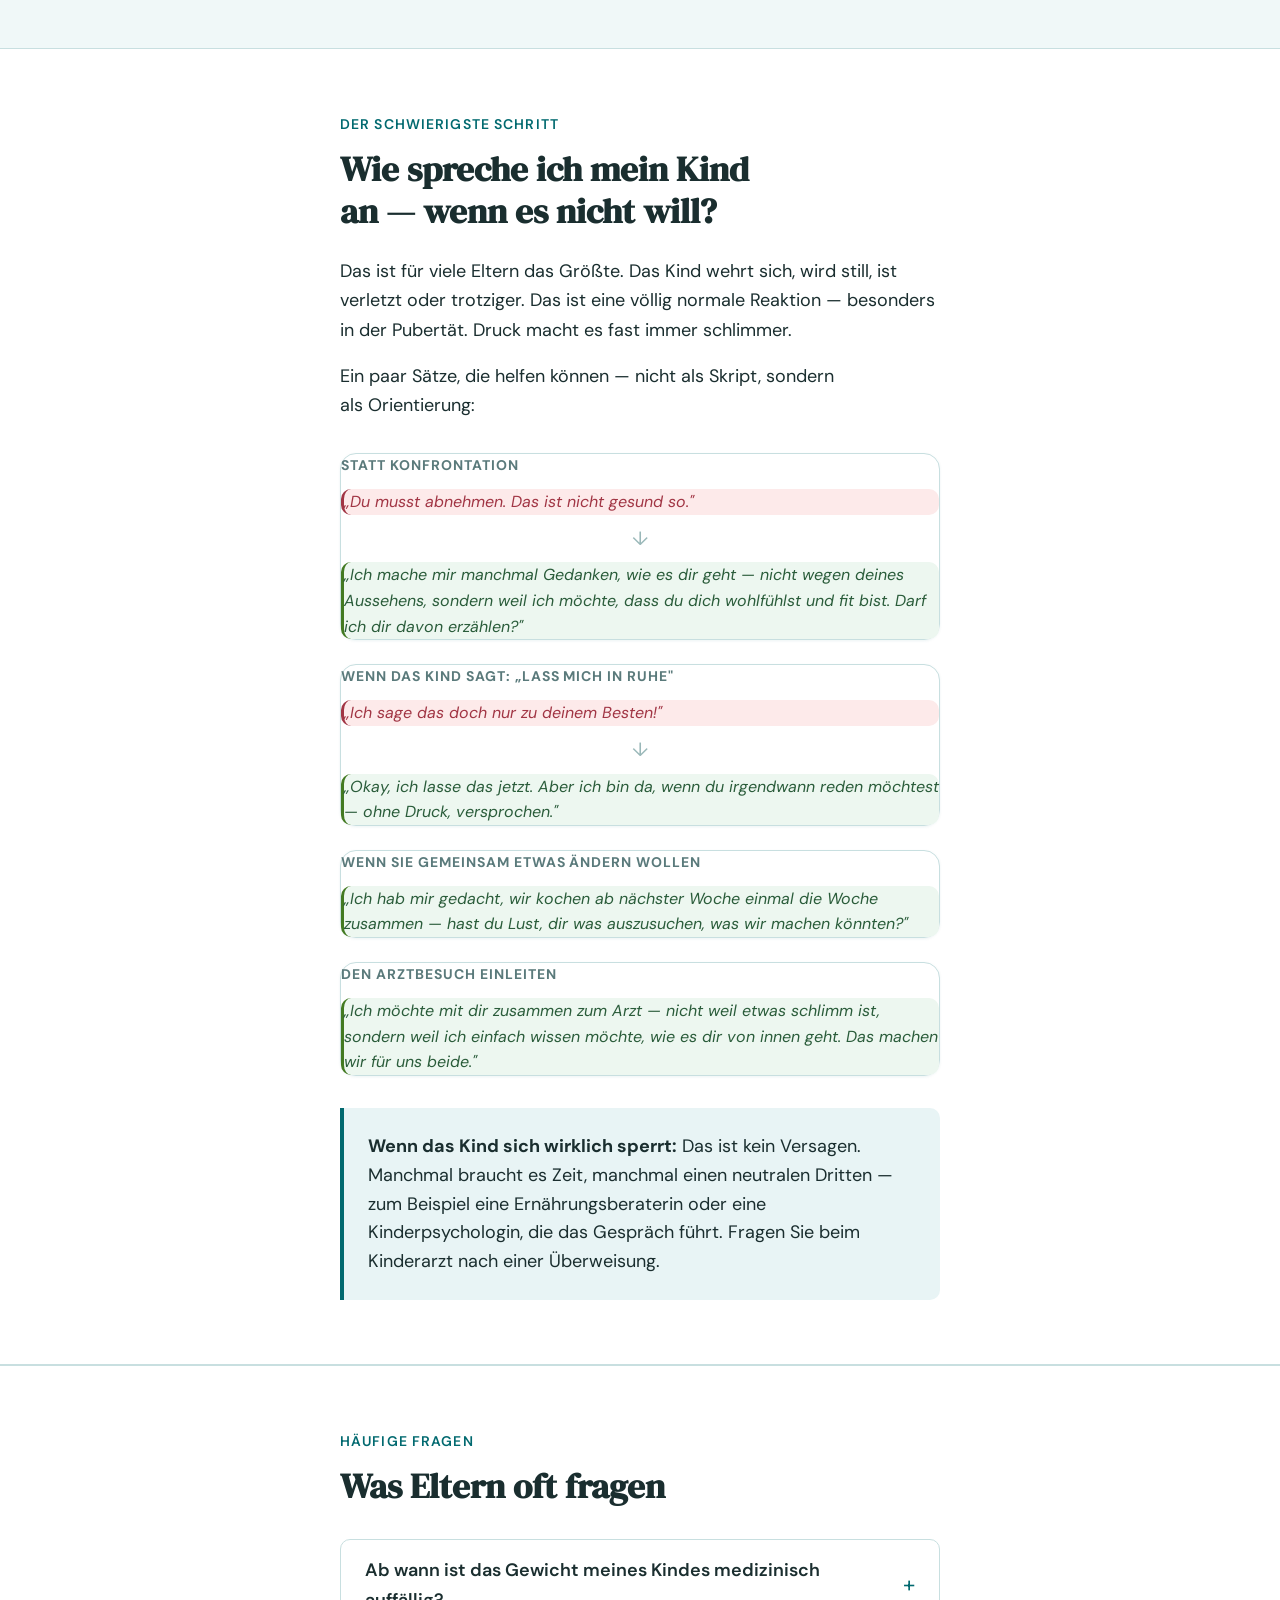
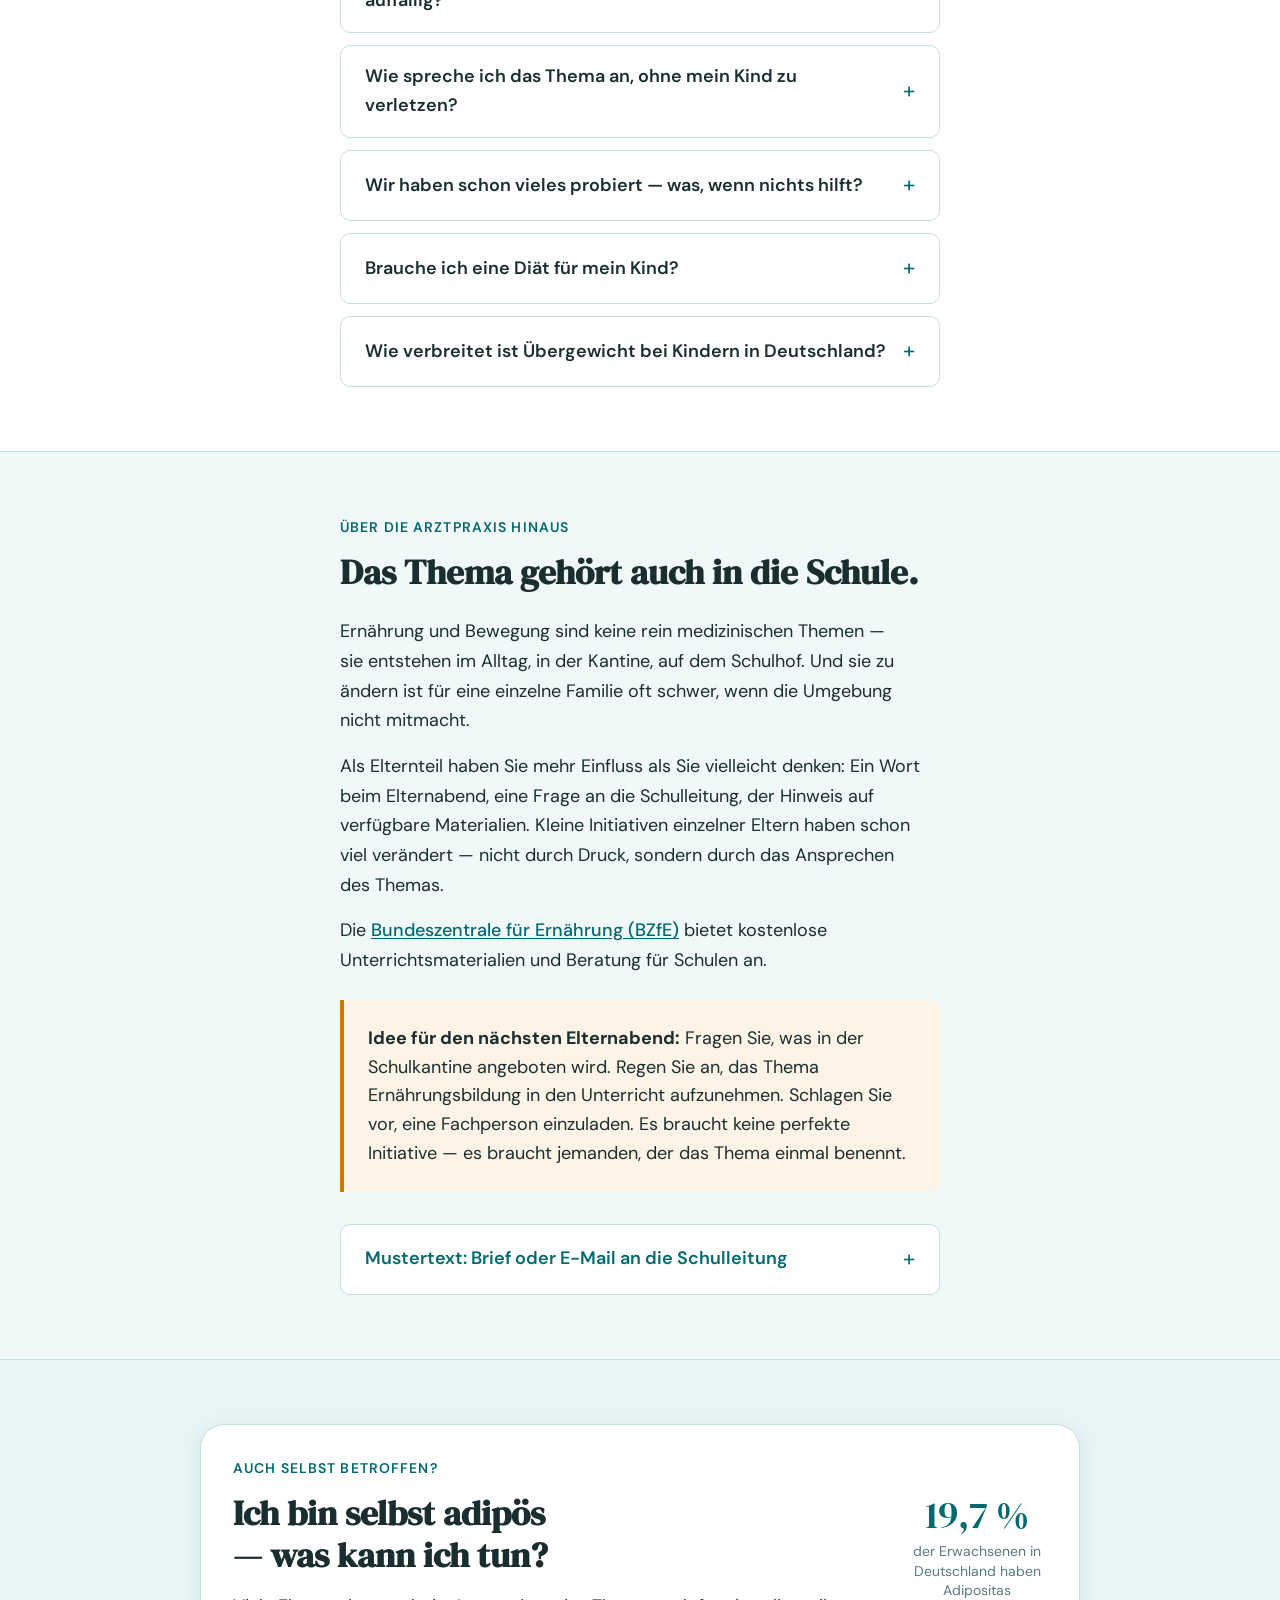
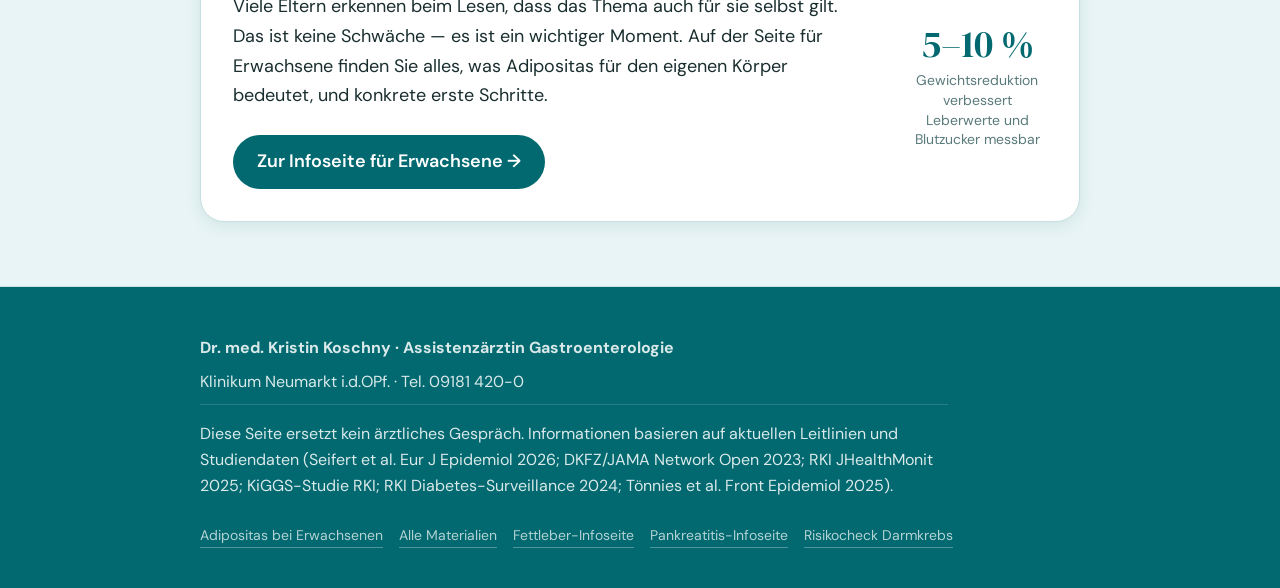
==== commit df913913: "Schritt 5: ehrlicher Eltern-Gedanke als Einstieg" ====
--- a/index.html
+++ b/index.html
@@ -273,9 +273,9 @@
         <div class="step-card step-card-external fade-in">
           <div class="step-number step-number-teal">5</div>
           <div class="step-body">
-            <h3>Wirken Sie von außen — ohne zu predigen</h3>
-            <p>Manchmal ist der effektivste Weg der, der gar nicht nach Eltern-Ratschlag klingt. Was Kinder in der Schule, im Verein oder bei Freunden erleben, prägt sie oft stärker als alles, was zu Hause gesagt wird.</p>
-            <p style="margin-top: var(--space-3); font-size: var(--text-sm); color: var(--color-text-muted);">Sprechen Sie beim nächsten Elternabend an, was in der Schulkantine angeboten wird. Fragen Sie, ob das Thema Ernährung im Unterricht vorkommt. Regen Sie an, eine Fachperson einzuladen. Das wirkt auf Ihr Kind — ohne dass Sie auch nur ein Wort darüber mit ihm reden müssen.</p>
+            <h3>„Mein Kind glaubt mir eh nicht" — dann über die Schule</h3>
+            <p>Das kennen viele Eltern: Man sagt etwas, und genau deshalb gilt es nicht. Das ist normal — Kinder und Jugendliche lösen sich bewusst von elterlichen Meinungen. Was sie aber trotzdem prägt: was in ihrer Umgebung als selbstverständlich gilt.</p>
+            <p style="margin-top: var(--space-3); font-size: var(--text-sm); color: var(--color-text-muted);">Sprechen Sie beim nächsten Elternabend an, was in der Schulkantine angeboten wird. Fragen Sie, ob Ernährung im Unterricht vorkommt. Regen Sie an, eine Fachperson einzuladen. Das wirkt auf Ihr Kind — ohne dass Sie ein einziges Wort darüber mit ihm reden müssen.</p>
             <a href="#schule" class="inline-link" style="display:inline-block; margin-top: var(--space-3); font-size: var(--text-sm);">Mustertext für die Schulleitung →</a>
           </div>
         </div>
--- a/style.css
+++ b/style.css
@@ -806,3 +806,12 @@
 .steps-grid-3 {
   grid-template-columns: repeat(auto-fit, minmax(260px, 1fr));
 }
+
+/* ── Step external (teal variant) ─────────────────────────────────────────── */
+.step-card-external {
+  border-left: 4px solid var(--color-primary);
+  background: var(--color-surface-alt);
+}
+.step-number-teal {
+  background: var(--color-primary) !important;
+}
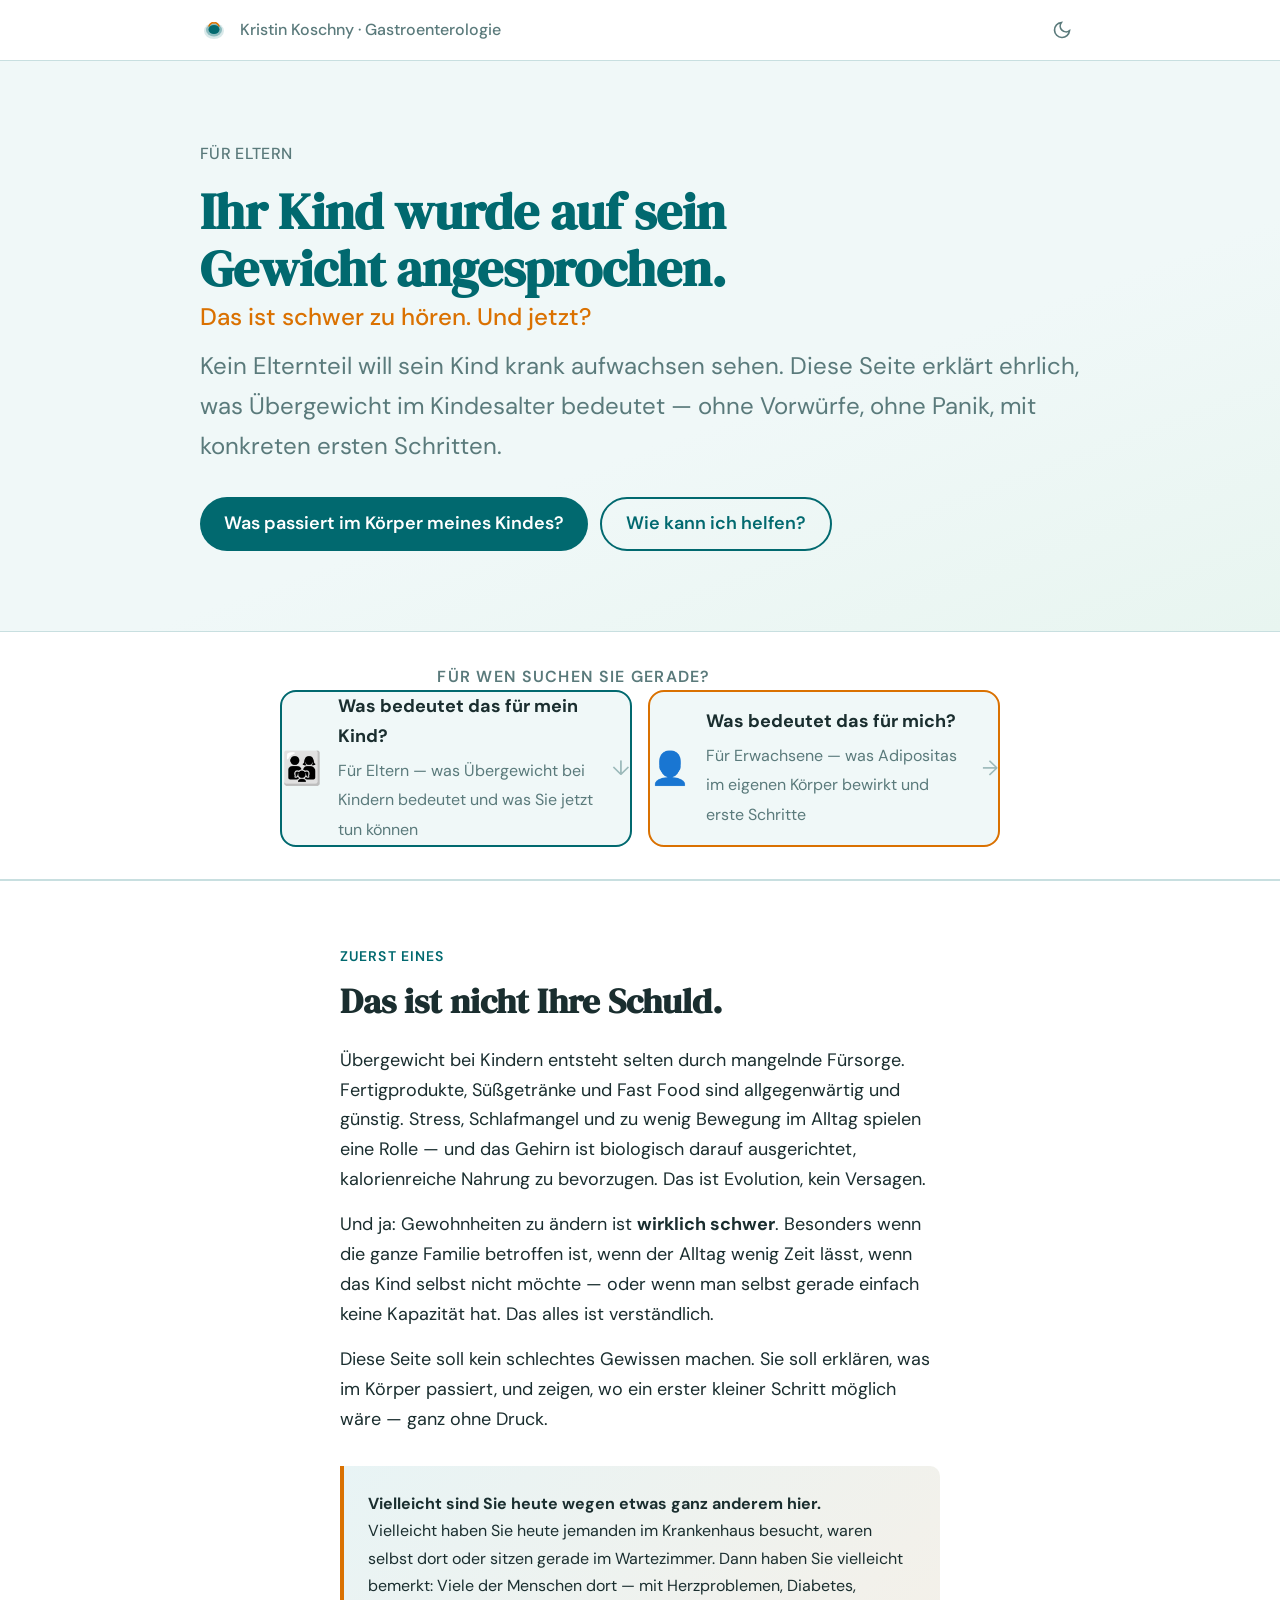
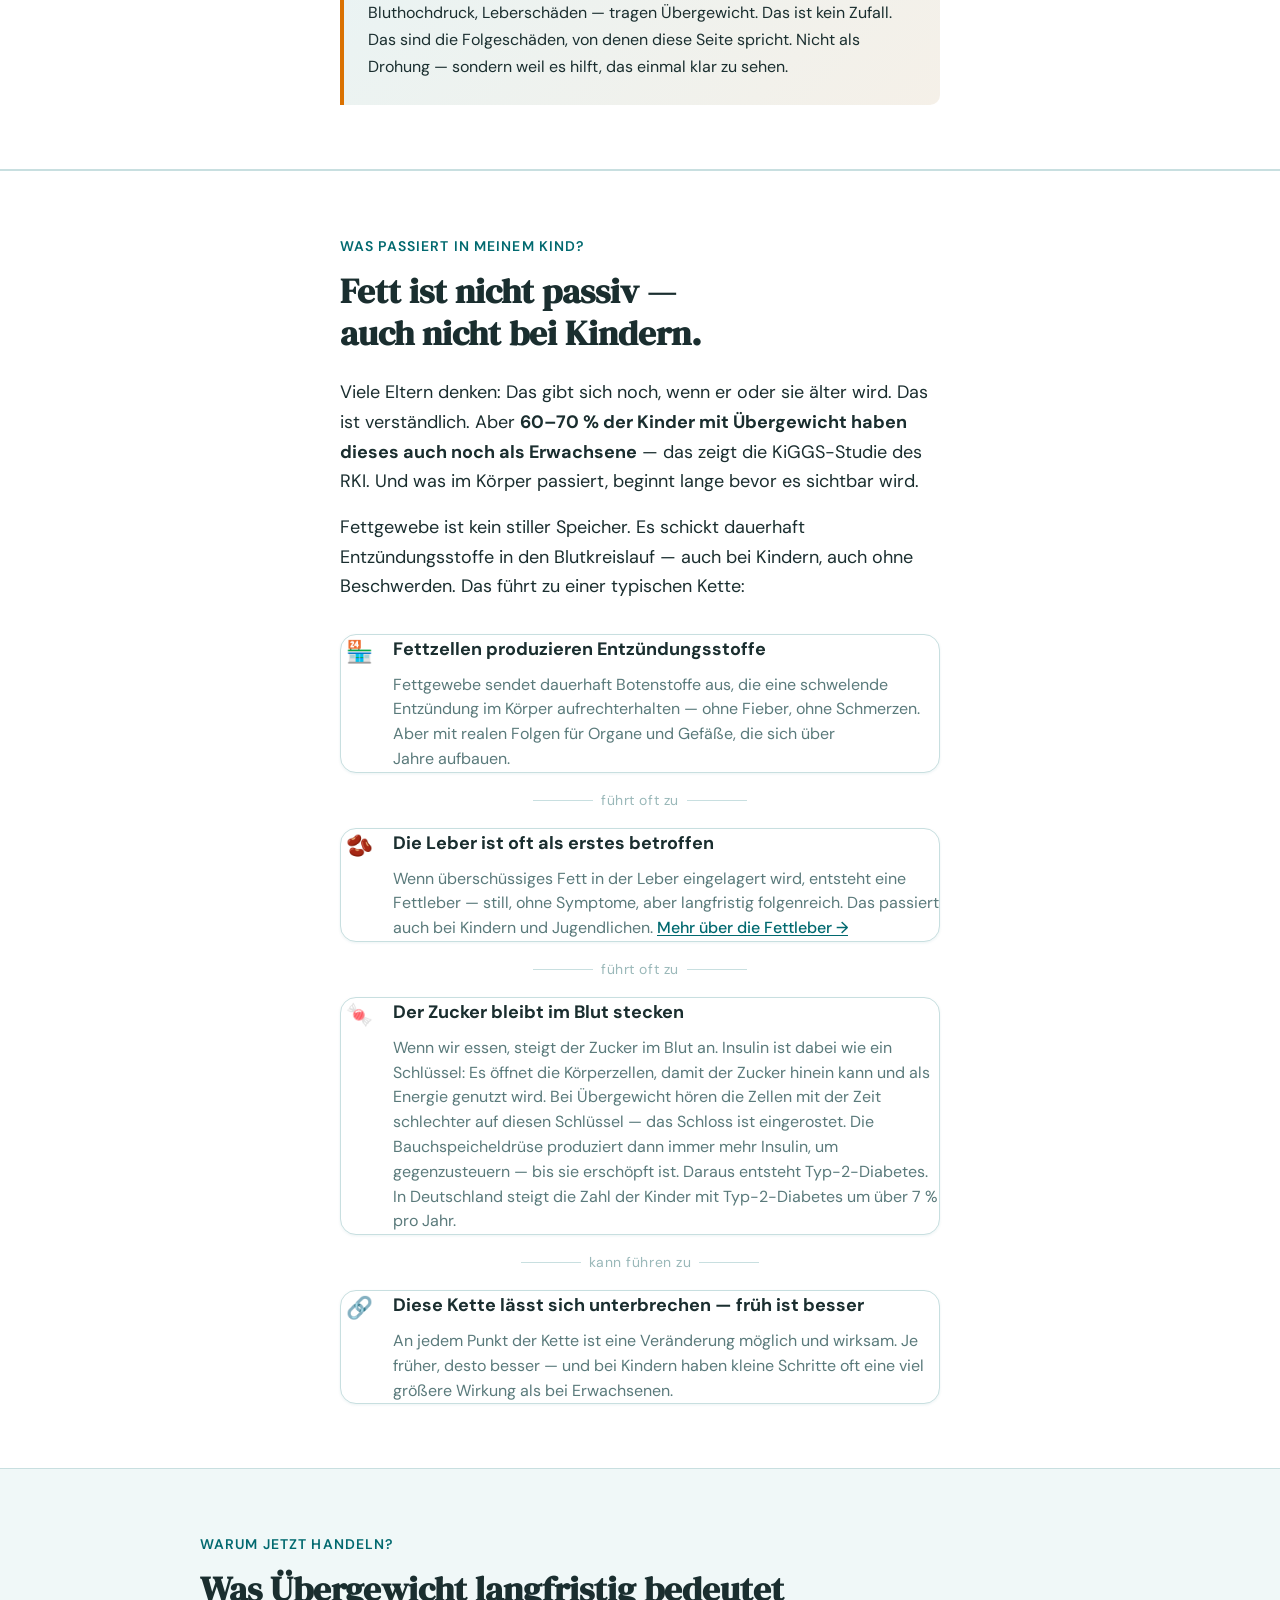
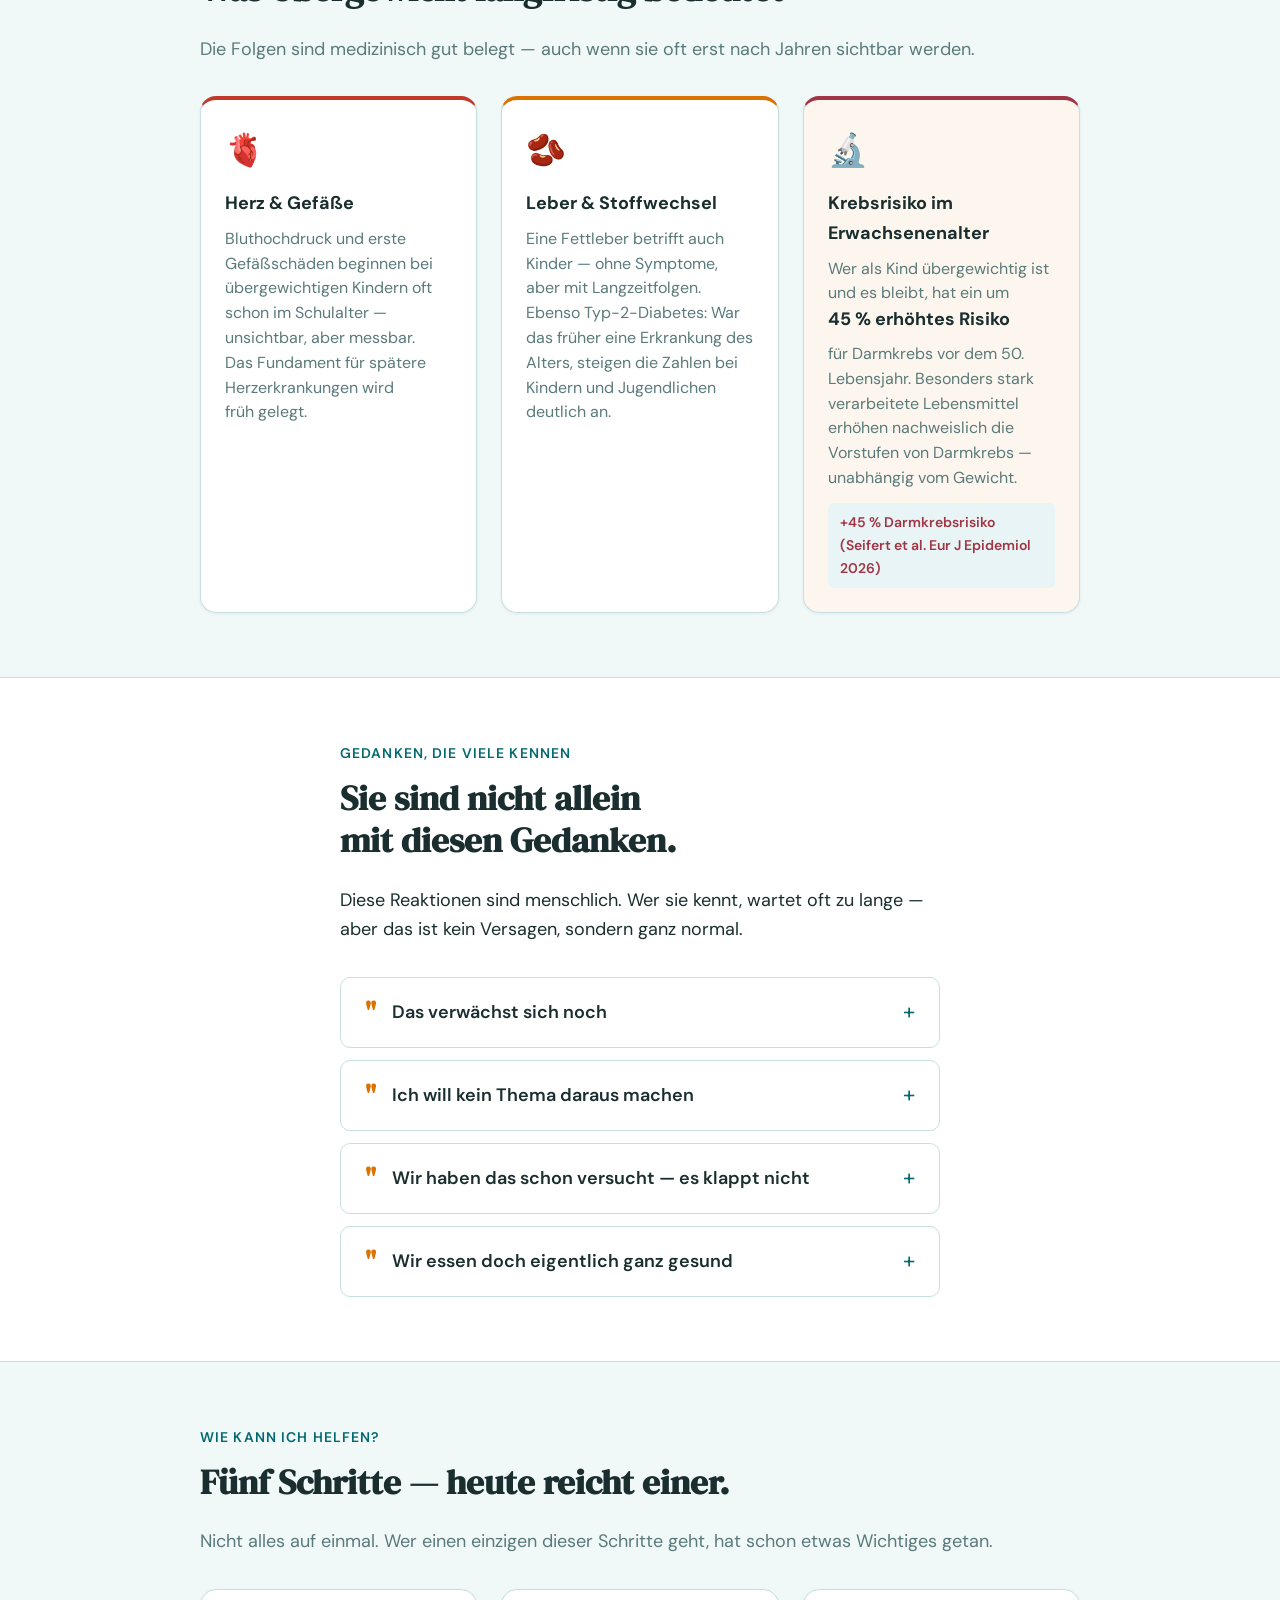
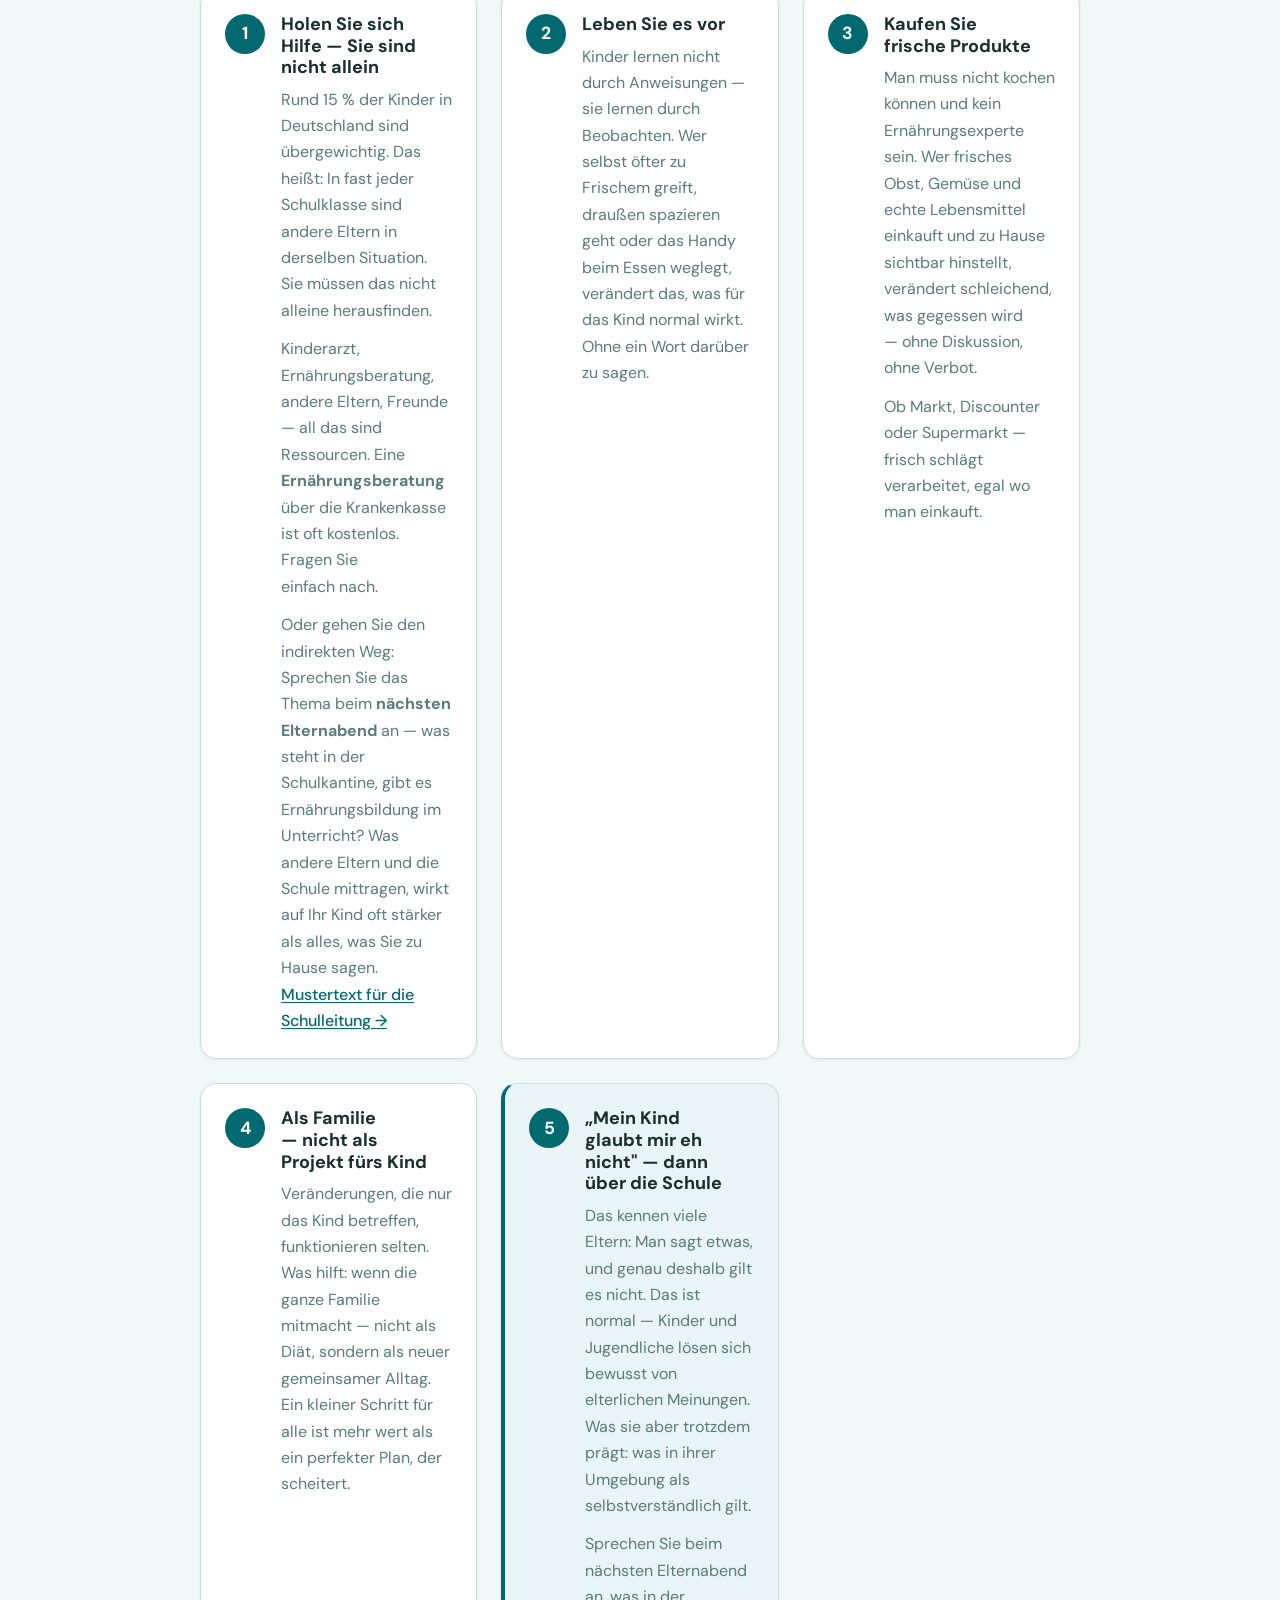
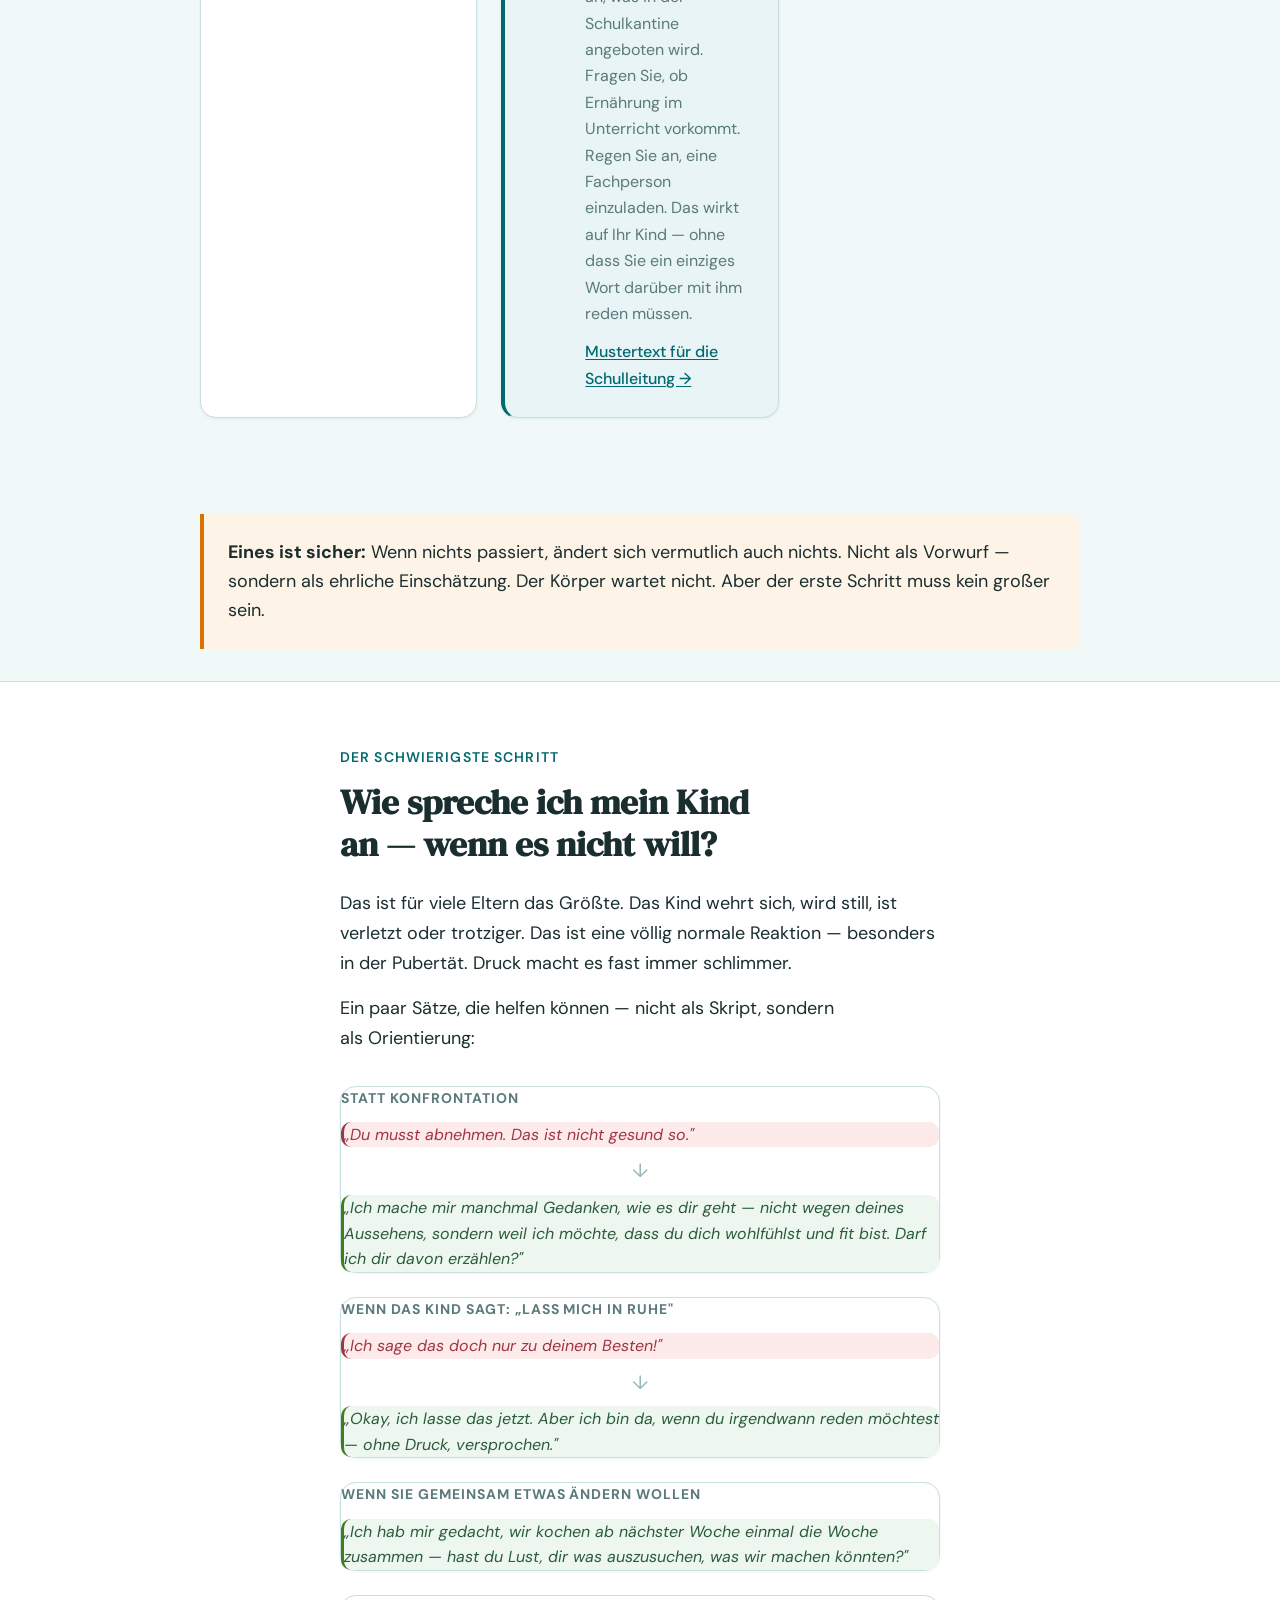
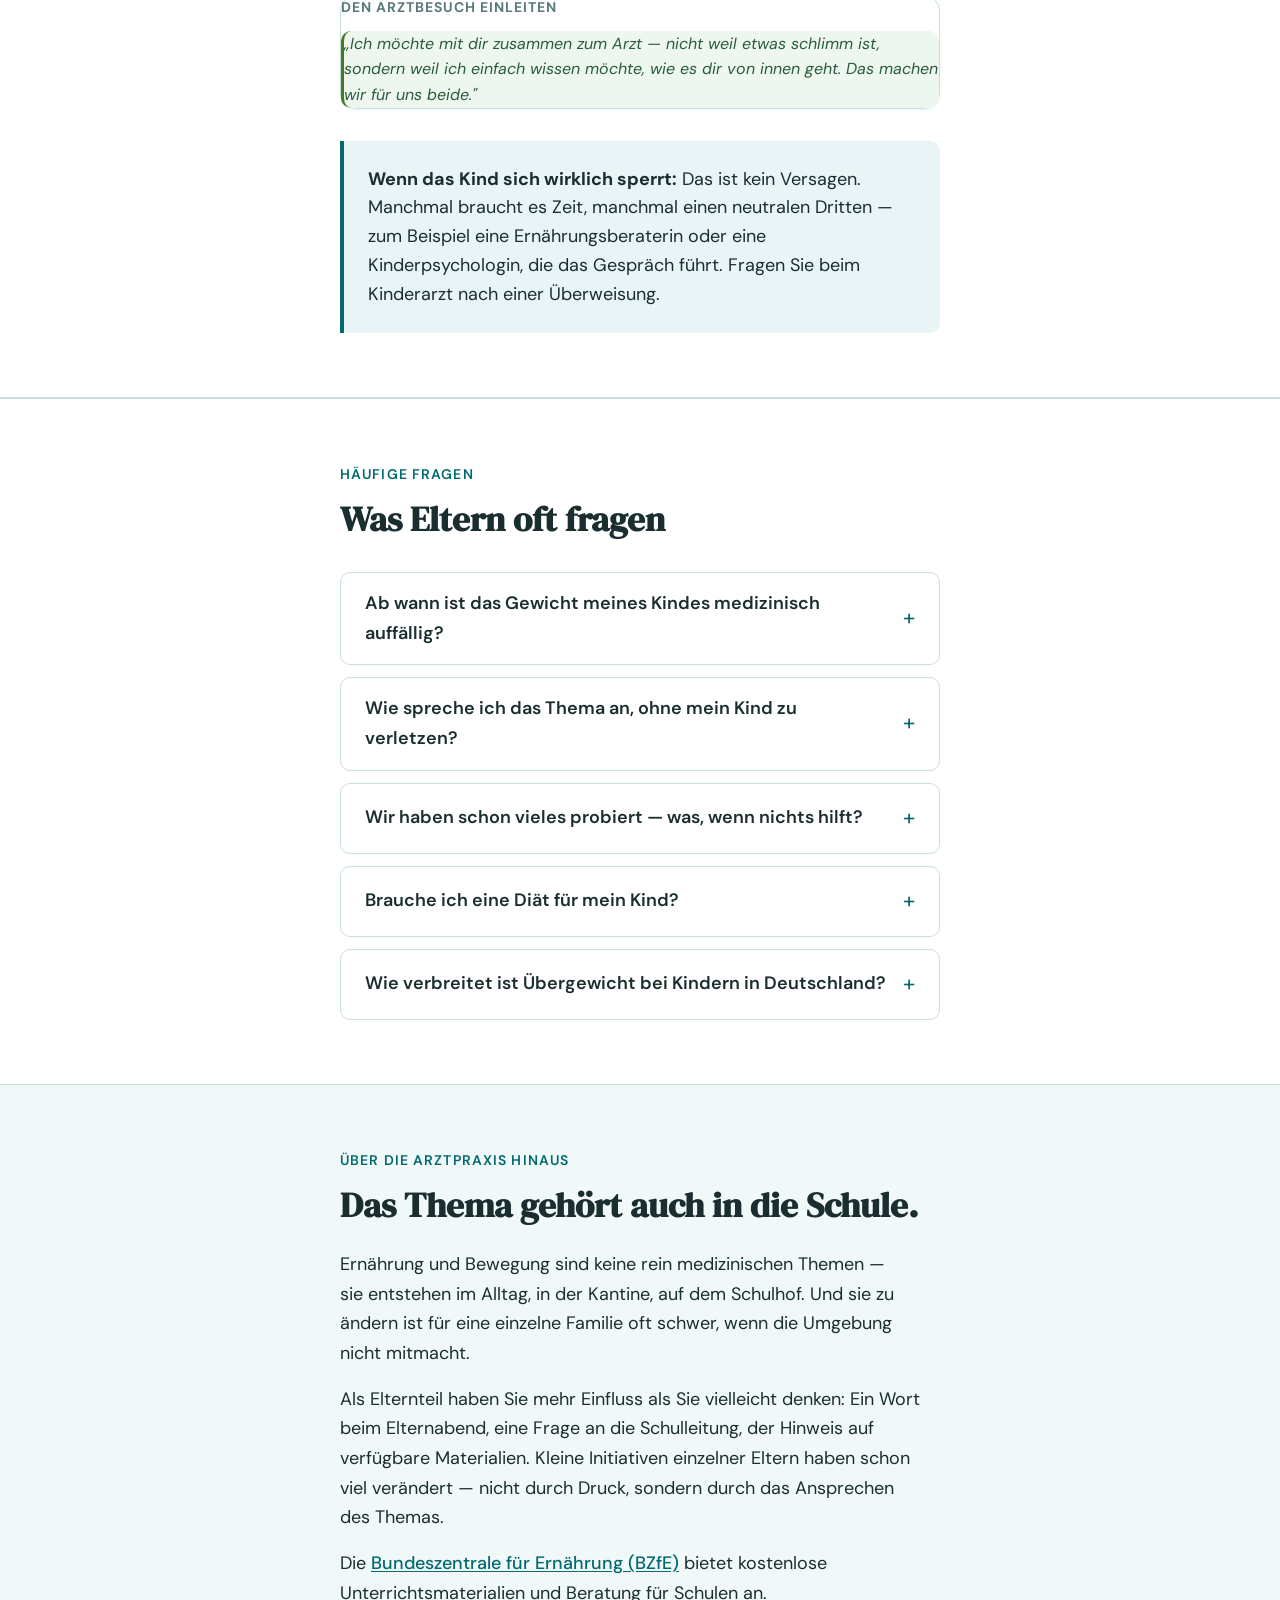
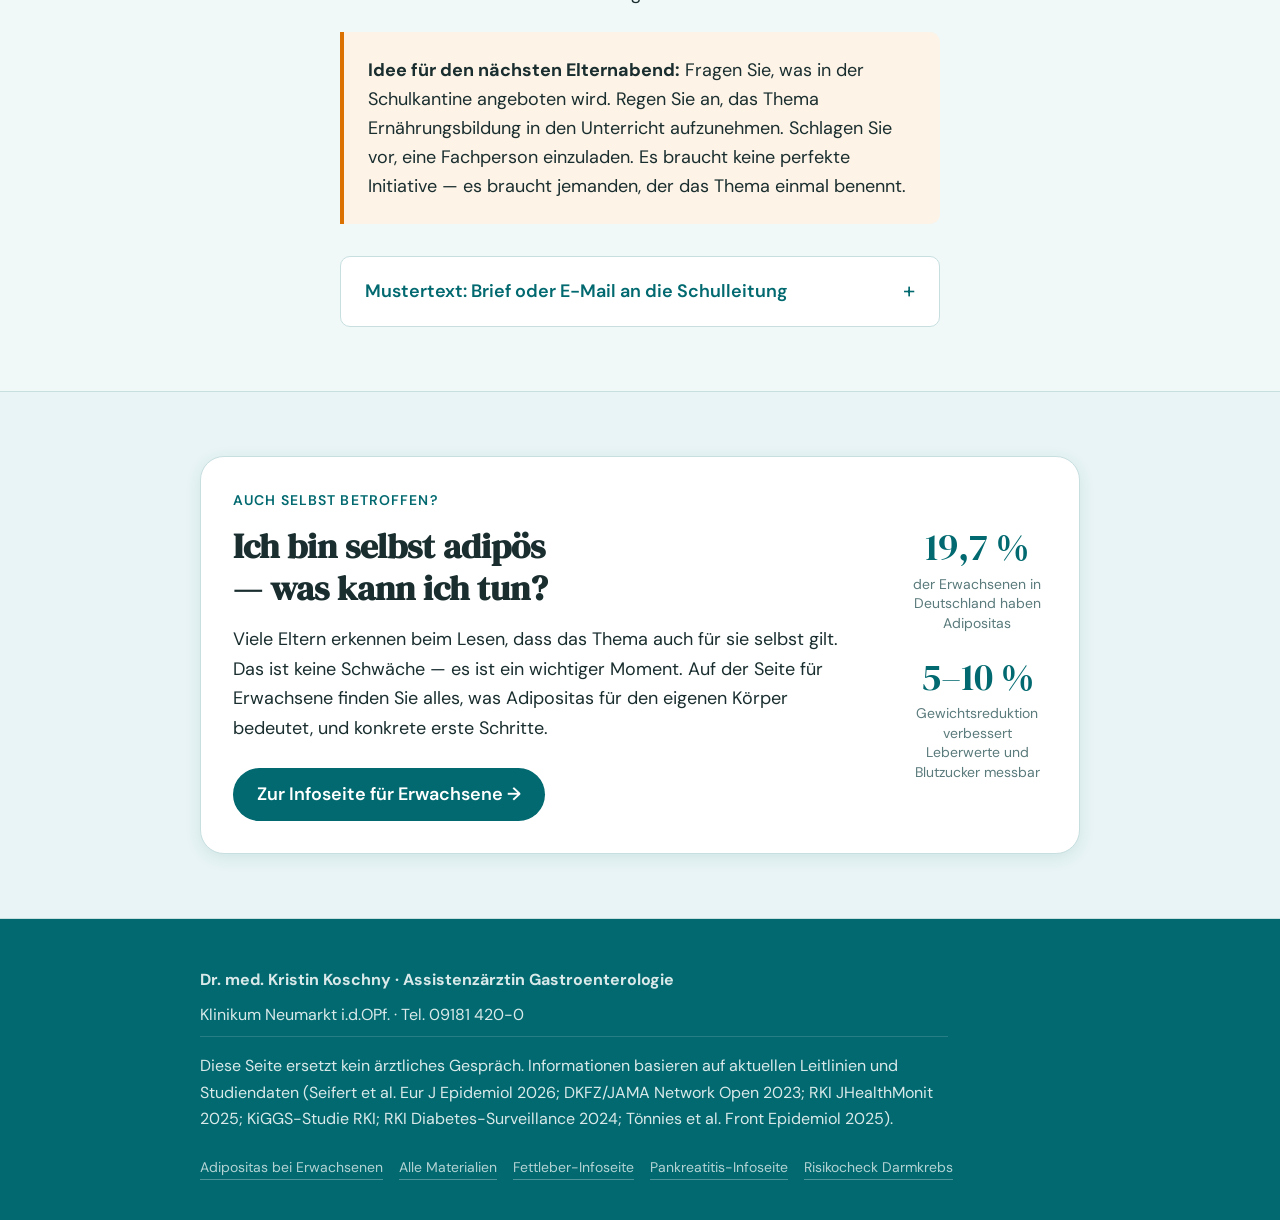
==== commit 8e6c6136: "Schulinitiative in Schritt 1, 'nichts tun ändert nichts' Callout" ====
--- a/index.html
+++ b/index.html
@@ -242,6 +242,7 @@
             <h3>Holen Sie sich Hilfe — Sie sind nicht allein</h3>
             <p>Rund 15&nbsp;% der Kinder in Deutschland sind übergewichtig. Das heißt: In fast jeder Schulklasse sind andere Eltern in derselben Situation. Sie müssen das nicht alleine herausfinden.</p>
             <p style="margin-top: var(--space-3); font-size: var(--text-sm); color: var(--color-text-muted);">Kinderarzt, Ernährungsberatung, andere Eltern, Freunde — all das sind Ressourcen. Eine <strong>Ernährungsberatung</strong> über die Krankenkasse ist oft kostenlos. Fragen Sie einfach nach.</p>
+            <p style="margin-top: var(--space-3); font-size: var(--text-sm); color: var(--color-text-muted);">Oder gehen Sie den indirekten Weg: Sprechen Sie das Thema beim <strong>nächsten Elternabend</strong> an — was steht in der Schulkantine, gibt es Ernährungsbildung im Unterricht? Was andere Eltern und die Schule mittragen, wirkt auf Ihr Kind oft stärker als alles, was Sie zu Hause sagen. <a href="#schule" class="inline-link">Mustertext für die Schulleitung →</a></p>
           </div>
         </div>
 
@@ -283,6 +284,12 @@
       </div>
     </div>
   </section>
+
+  <div class="container" style="padding-bottom: var(--space-8);">
+    <div class="callout callout-amber fade-in">
+      <strong>Eines ist sicher:</strong> Wenn nichts passiert, ändert sich vermutlich auch nichts. Nicht als Vorwurf — sondern als ehrliche Einschätzung. Der Körper wartet nicht. Aber der erste Schritt muss kein großer sein.
+    </div>
+  </div>
 
   <!-- SECTION 4b: Wie spreche ich mein Kind an? -->
   <section class="section section-alt" id="kommunikation">
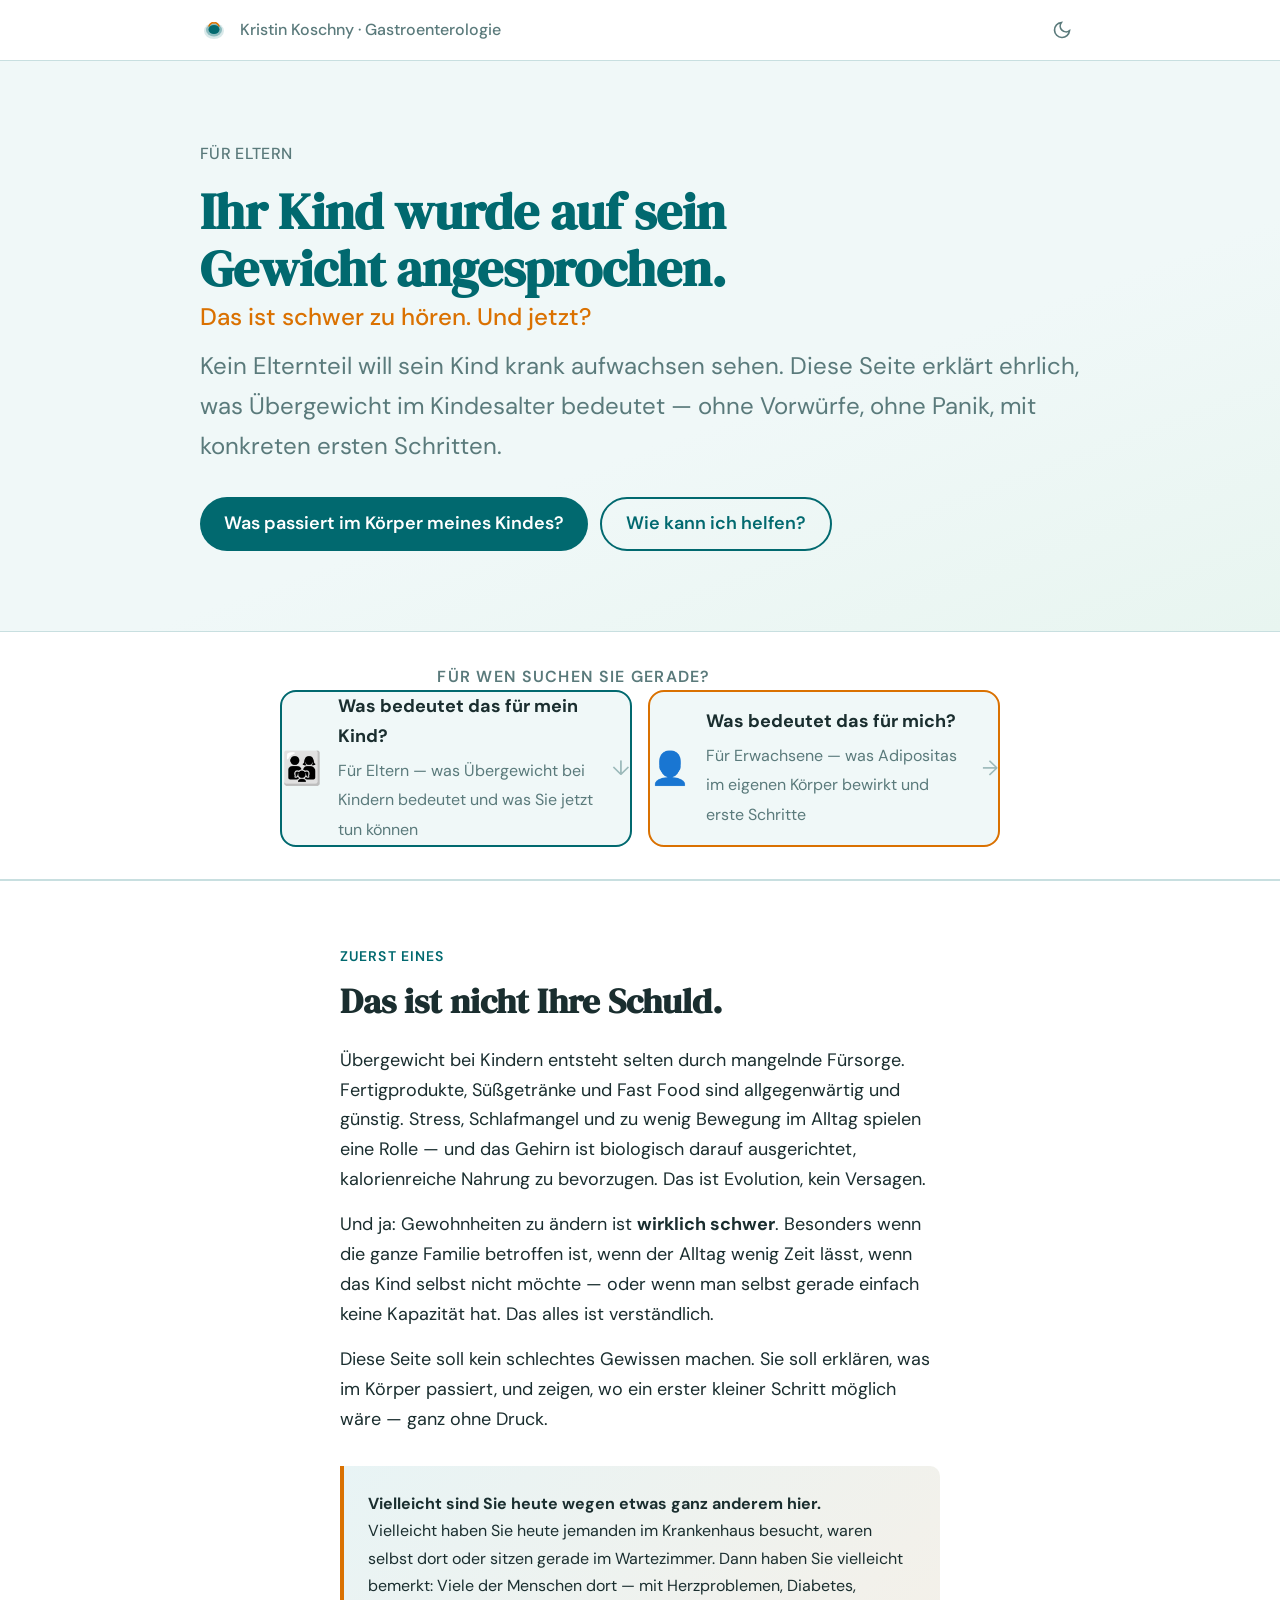
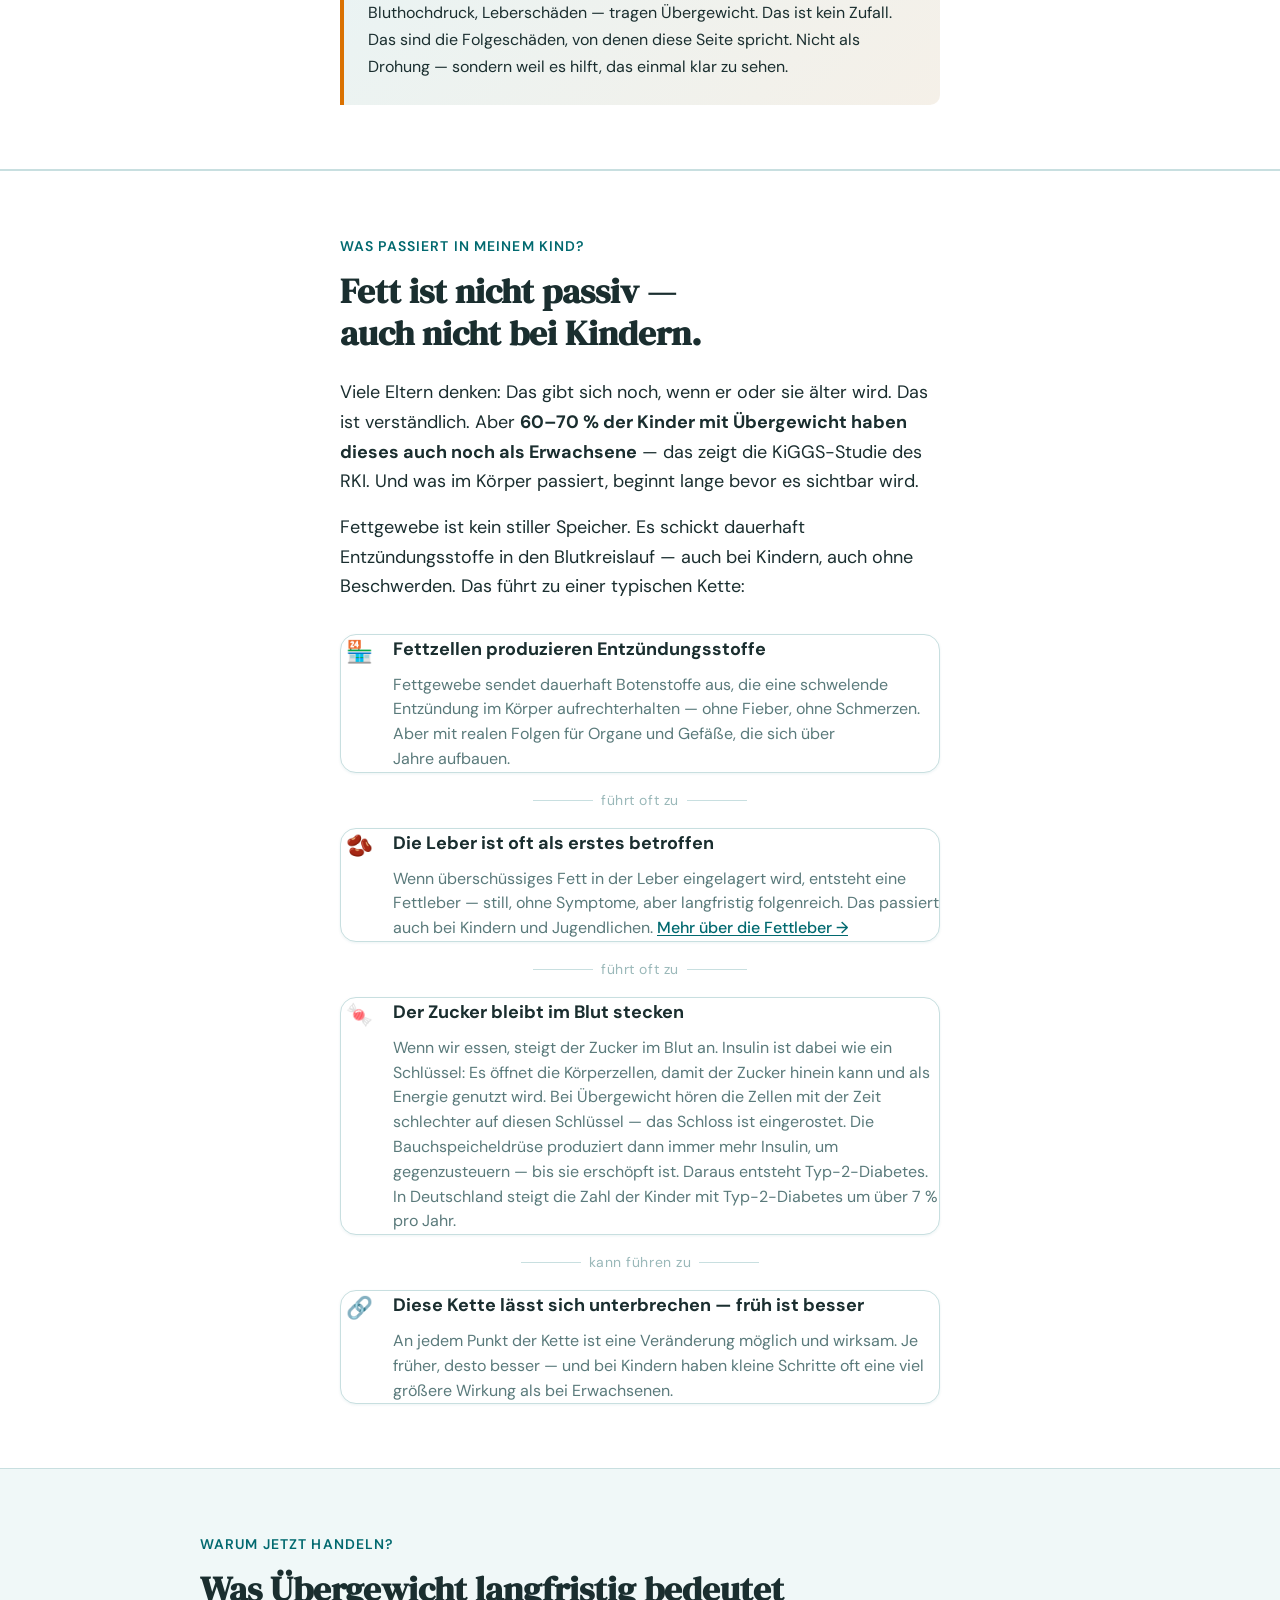
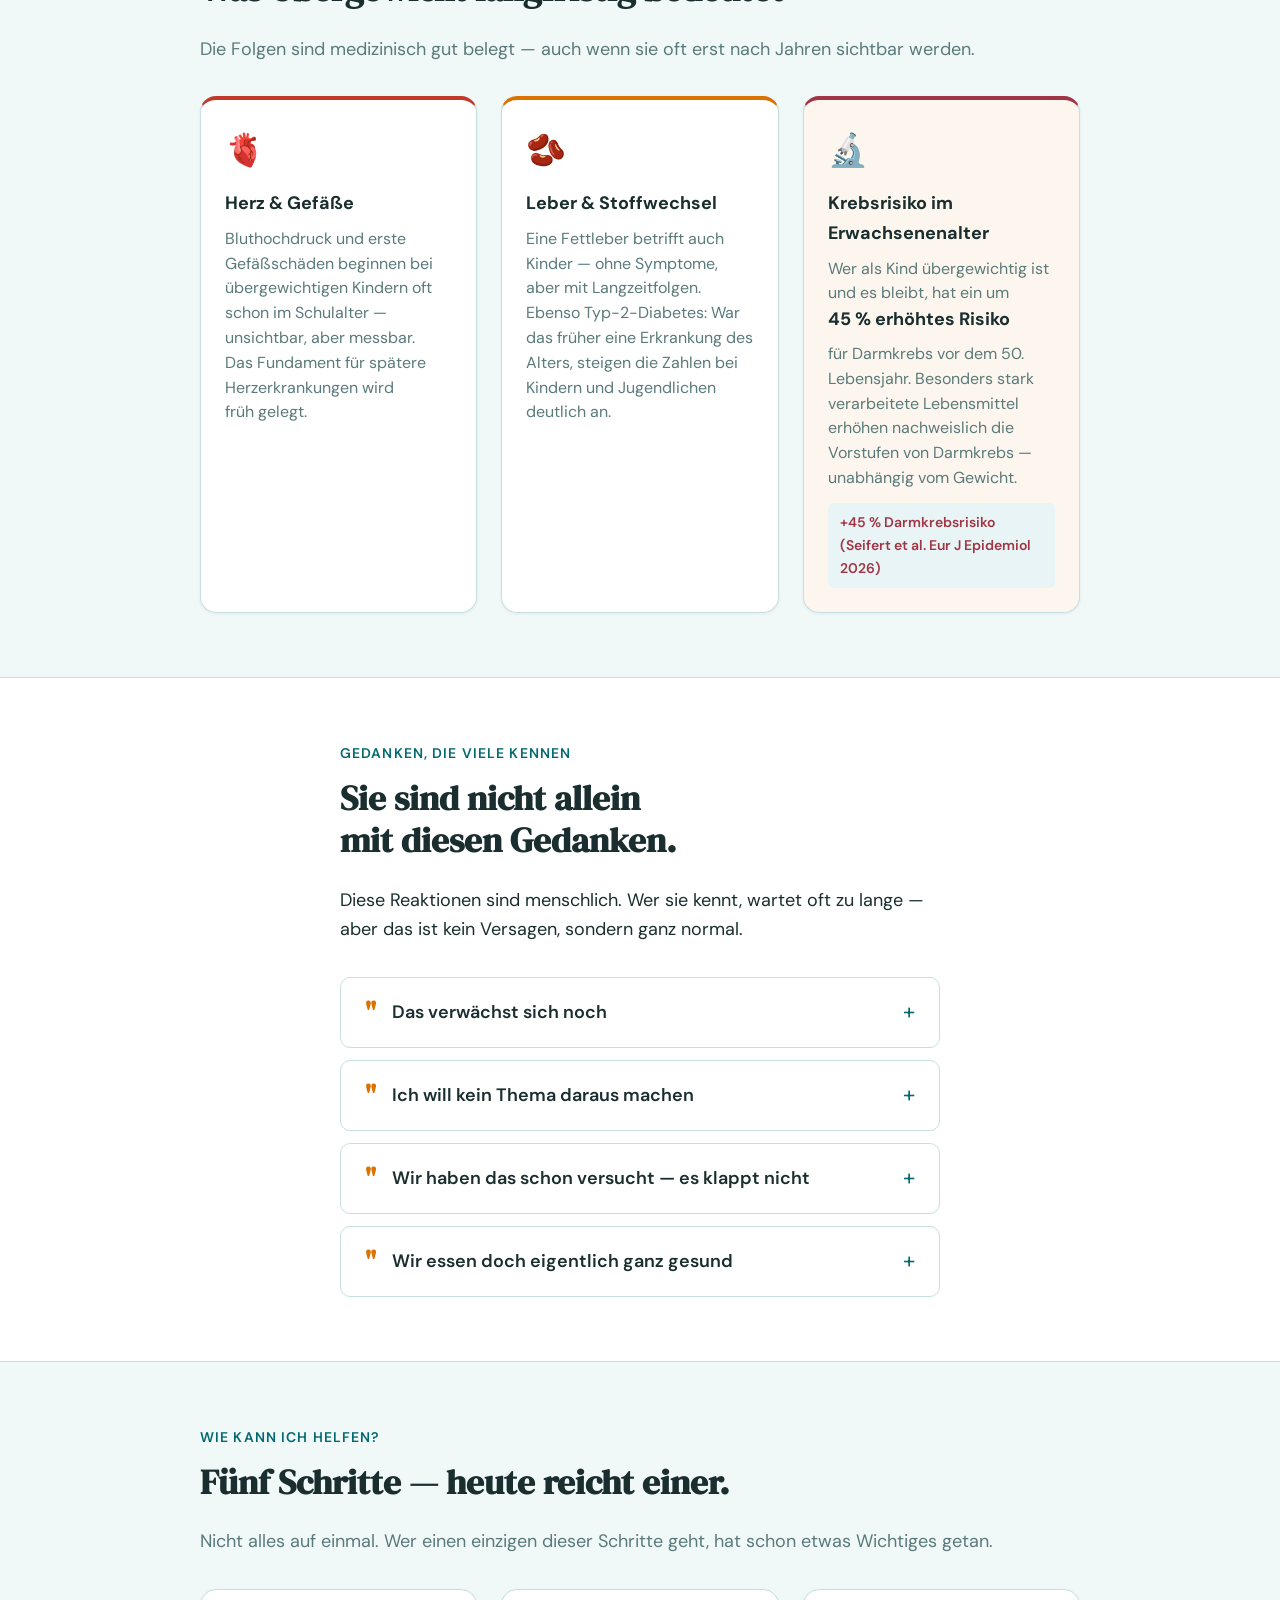
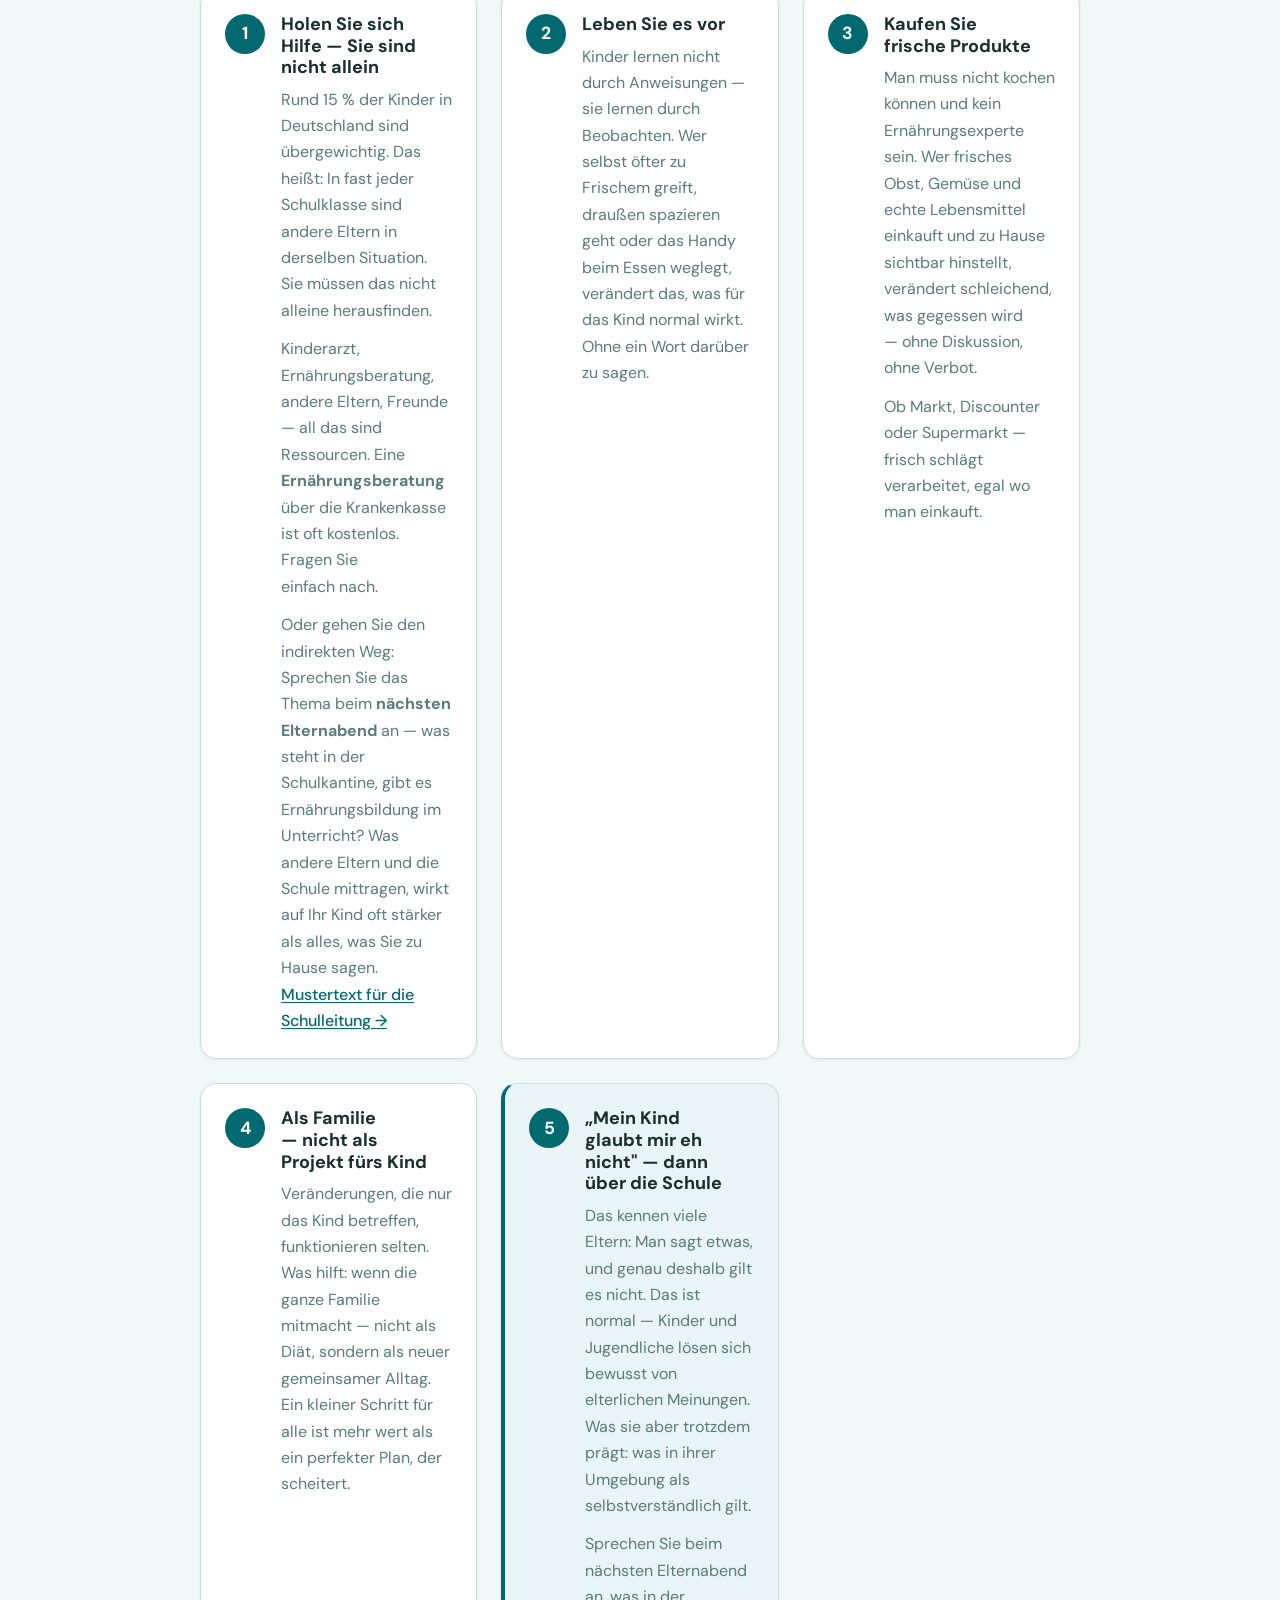
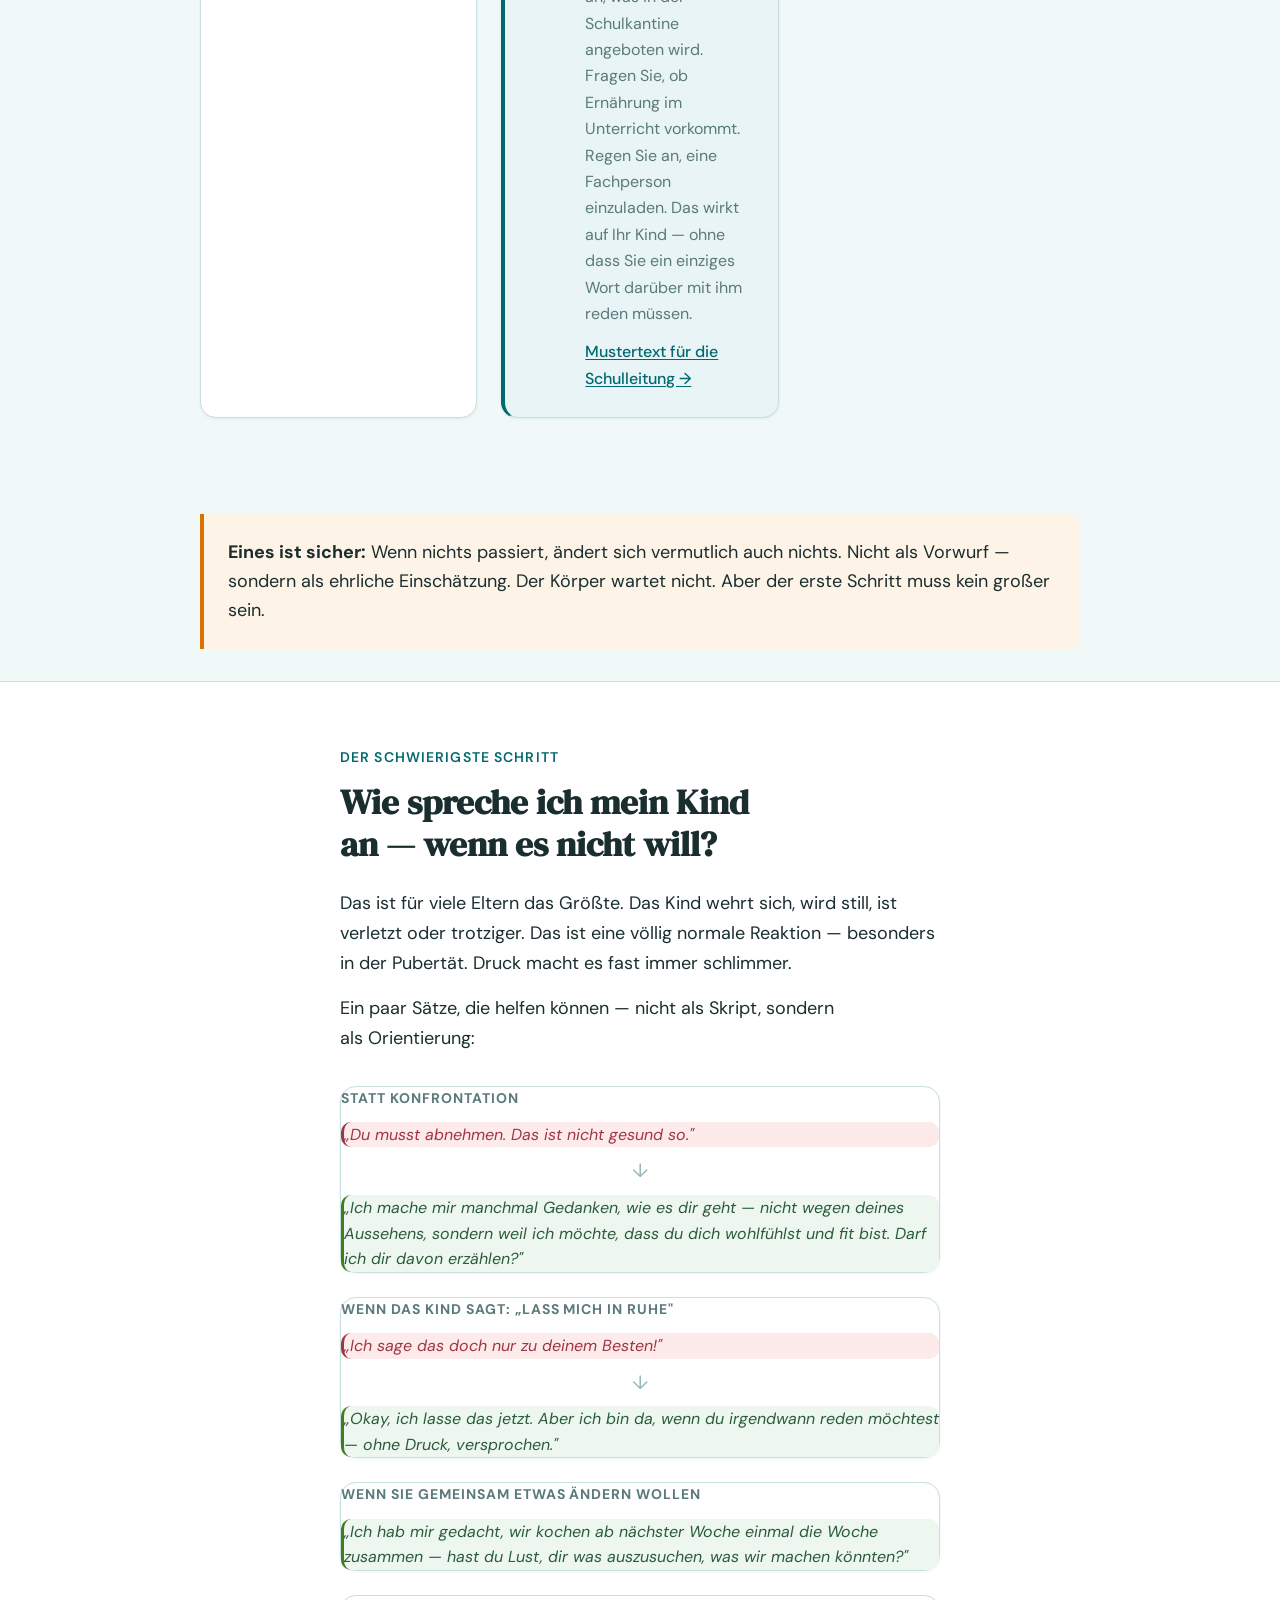
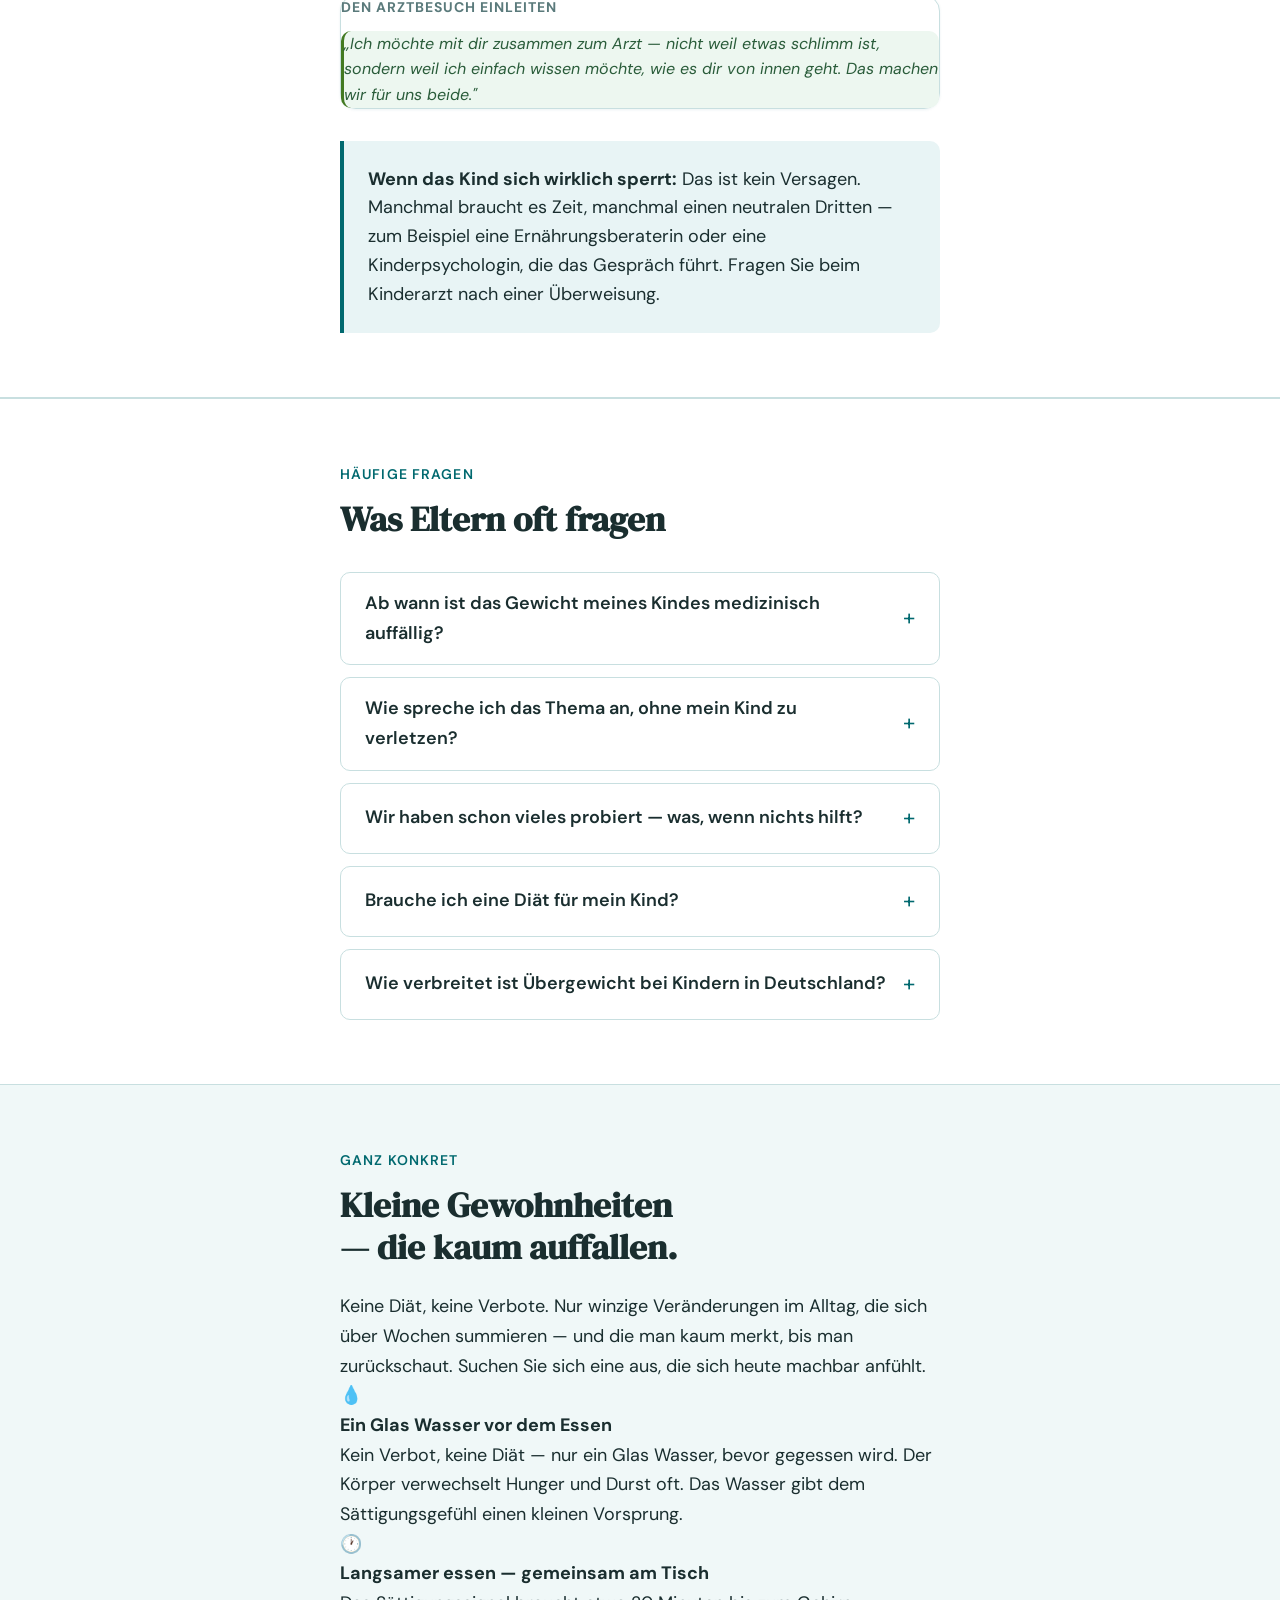
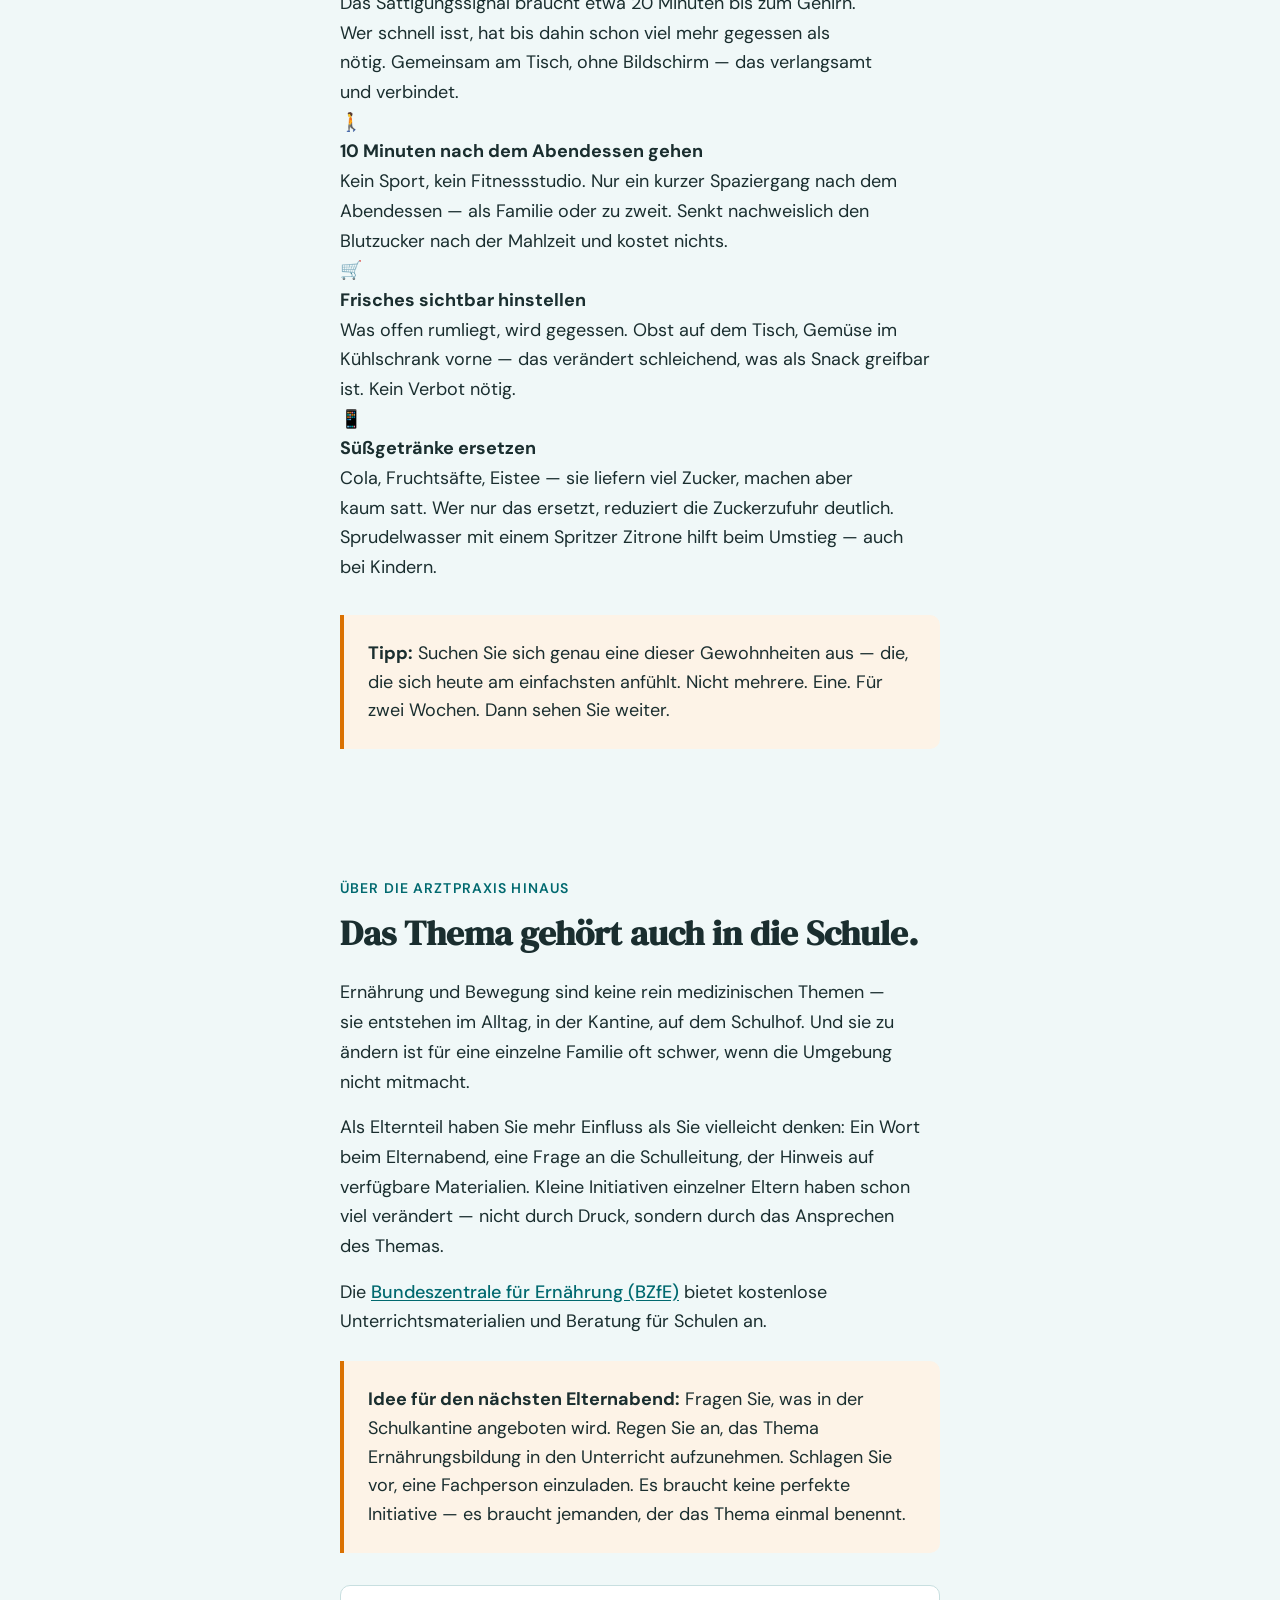
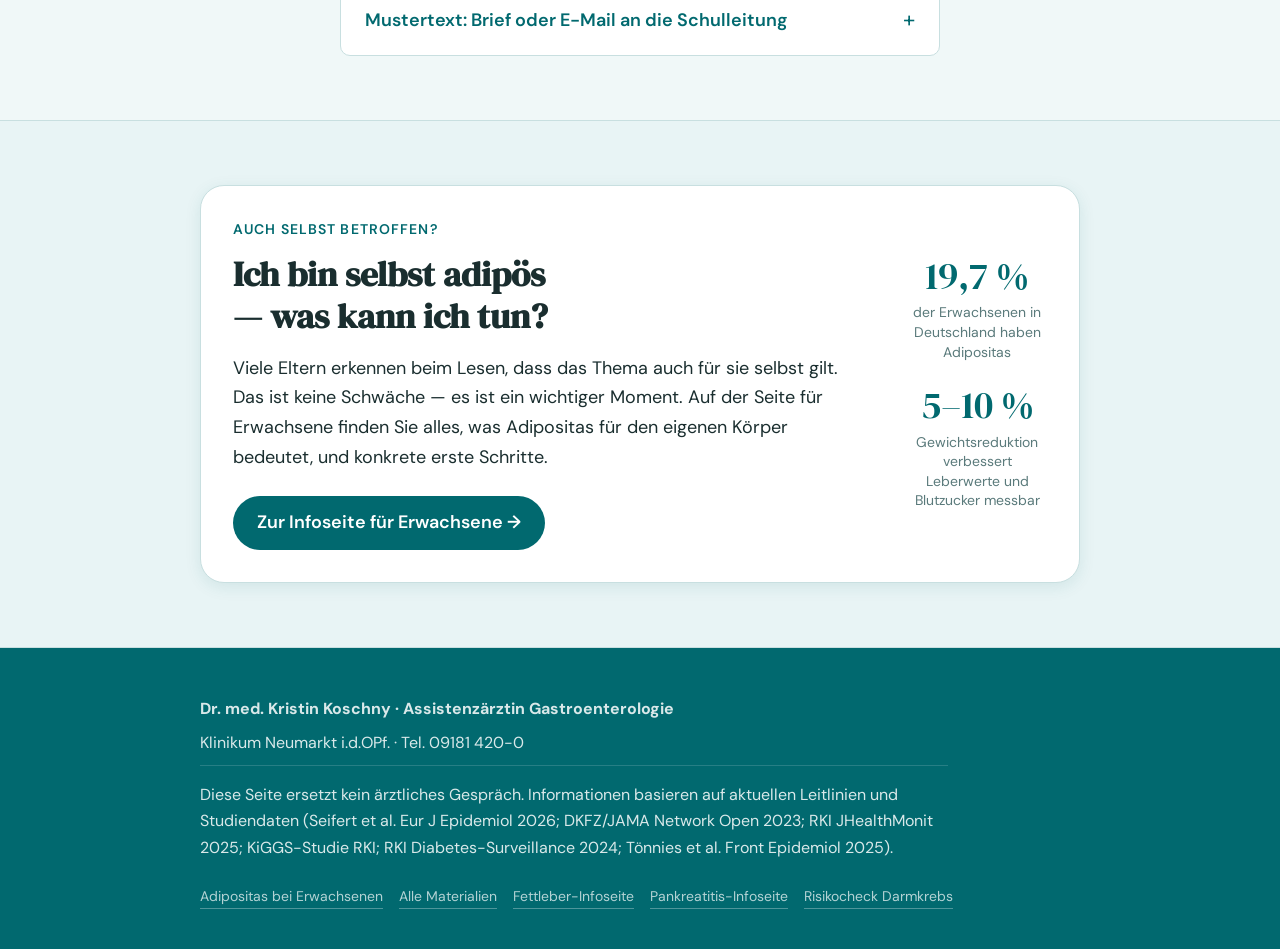
==== commit bbccaa39: "Kinderseite: Gewohnheitstipps-Sektion" ====
--- a/index.html
+++ b/index.html
@@ -384,6 +384,66 @@
           <p>Laut KiGGS-Studie des RKI haben rund <strong>15&nbsp;%</strong> der Kinder und Jugendlichen in Deutschland Übergewicht, davon etwa 6&nbsp;% Adipositas. Die Zahlen sind in den letzten Jahren gestiegen — und das Thema wird in Arztpraxen oft noch zu wenig direkt angesprochen.</p>
         </details>
 
+      </div>
+    </div>
+  </section>
+
+
+  <!-- SECTION: Kleine Gewohnheiten für die ganze Familie -->
+  <section class="section" id="gewohnheiten">
+    <div class="container container-narrow">
+      <p class="section-eyebrow">Ganz konkret</p>
+      <h2>Kleine Gewohnheiten — die kaum auffallen.</h2>
+      <p>
+        Keine Diät, keine Verbote. Nur winzige Veränderungen im Alltag, die sich über Wochen summieren — und die man kaum merkt, bis man zurückschaut. Suchen Sie sich eine aus, die sich heute machbar anfühlt.
+      </p>
+
+      <div class="habit-list">
+
+        <div class="habit-card fade-in">
+          <div class="habit-icon">💧</div>
+          <div class="habit-body">
+            <strong>Ein Glas Wasser vor dem Essen</strong>
+            <p>Kein Verbot, keine Diät — nur ein Glas Wasser, bevor gegessen wird. Der Körper verwechselt Hunger und Durst oft. Das Wasser gibt dem Sättigungsgefühl einen kleinen Vorsprung.</p>
+          </div>
+        </div>
+
+        <div class="habit-card fade-in">
+          <div class="habit-icon">🕐</div>
+          <div class="habit-body">
+            <strong>Langsamer essen — gemeinsam am Tisch</strong>
+            <p>Das Sättigungssignal braucht etwa 20 Minuten bis zum Gehirn. Wer schnell isst, hat bis dahin schon viel mehr gegessen als nötig. Gemeinsam am Tisch, ohne Bildschirm — das verlangsamt und verbindet.</p>
+          </div>
+        </div>
+
+        <div class="habit-card fade-in">
+          <div class="habit-icon">🚶</div>
+          <div class="habit-body">
+            <strong>10 Minuten nach dem Abendessen gehen</strong>
+            <p>Kein Sport, kein Fitnessstudio. Nur ein kurzer Spaziergang nach dem Abendessen — als Familie oder zu zweit. Senkt nachweislich den Blutzucker nach der Mahlzeit und kostet nichts.</p>
+          </div>
+        </div>
+
+        <div class="habit-card fade-in">
+          <div class="habit-icon">🛒</div>
+          <div class="habit-body">
+            <strong>Frisches sichtbar hinstellen</strong>
+            <p>Was offen rumliegt, wird gegessen. Obst auf dem Tisch, Gemüse im Kühlschrank vorne — das verändert schleichend, was als Snack greifbar ist. Kein Verbot nötig.</p>
+          </div>
+        </div>
+
+        <div class="habit-card fade-in">
+          <div class="habit-icon">📱</div>
+          <div class="habit-body">
+            <strong>Süßgetränke ersetzen</strong>
+            <p>Cola, Fruchtsäfte, Eistee — sie liefern viel Zucker, machen aber kaum satt. Wer nur das ersetzt, reduziert die Zuckerzufuhr deutlich. Sprudelwasser mit einem Spritzer Zitrone hilft beim Umstieg — auch bei Kindern.</p>
+          </div>
+        </div>
+
+      </div>
+
+      <div class="callout callout-amber" style="margin-top: var(--space-8);">
+        <strong>Tipp:</strong> Suchen Sie sich genau eine dieser Gewohnheiten aus — die, die sich heute am einfachsten anfühlt. Nicht mehrere. Eine. Für zwei Wochen. Dann sehen Sie weiter.
       </div>
     </div>
   </section>
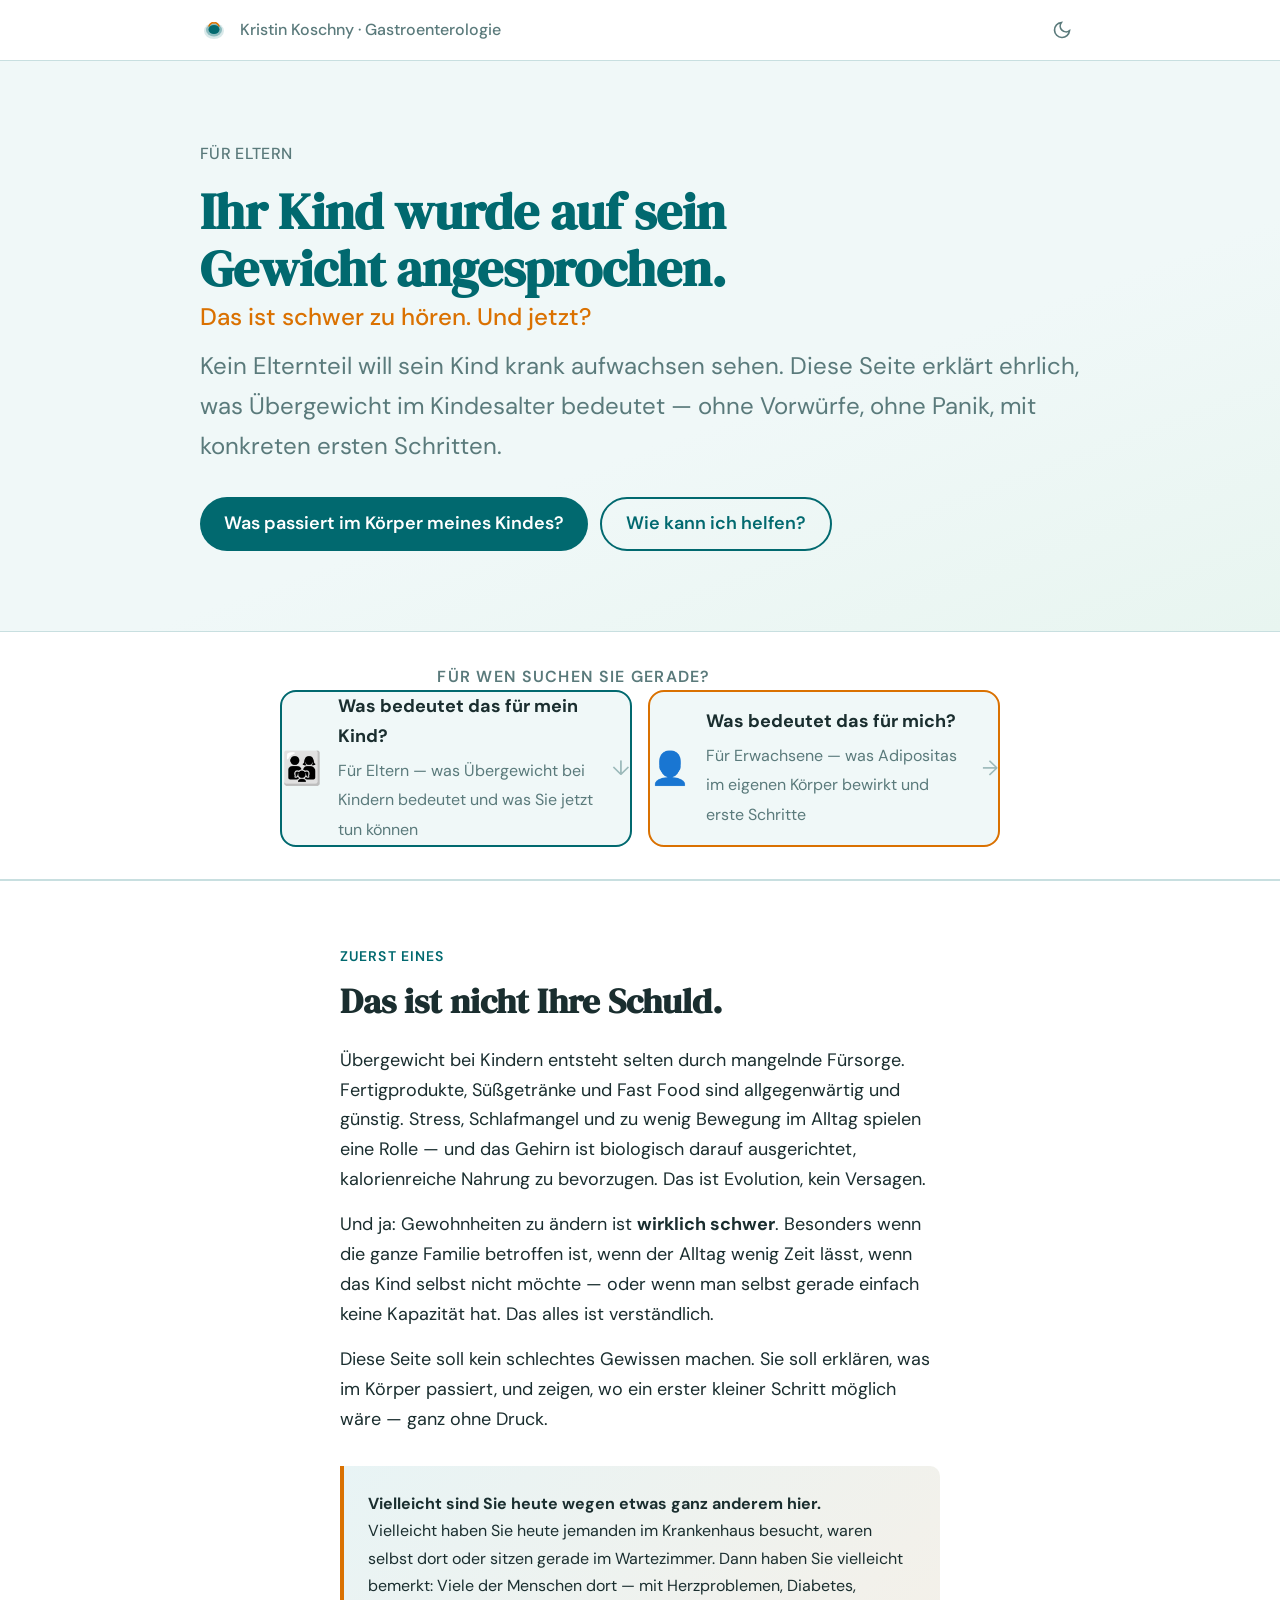
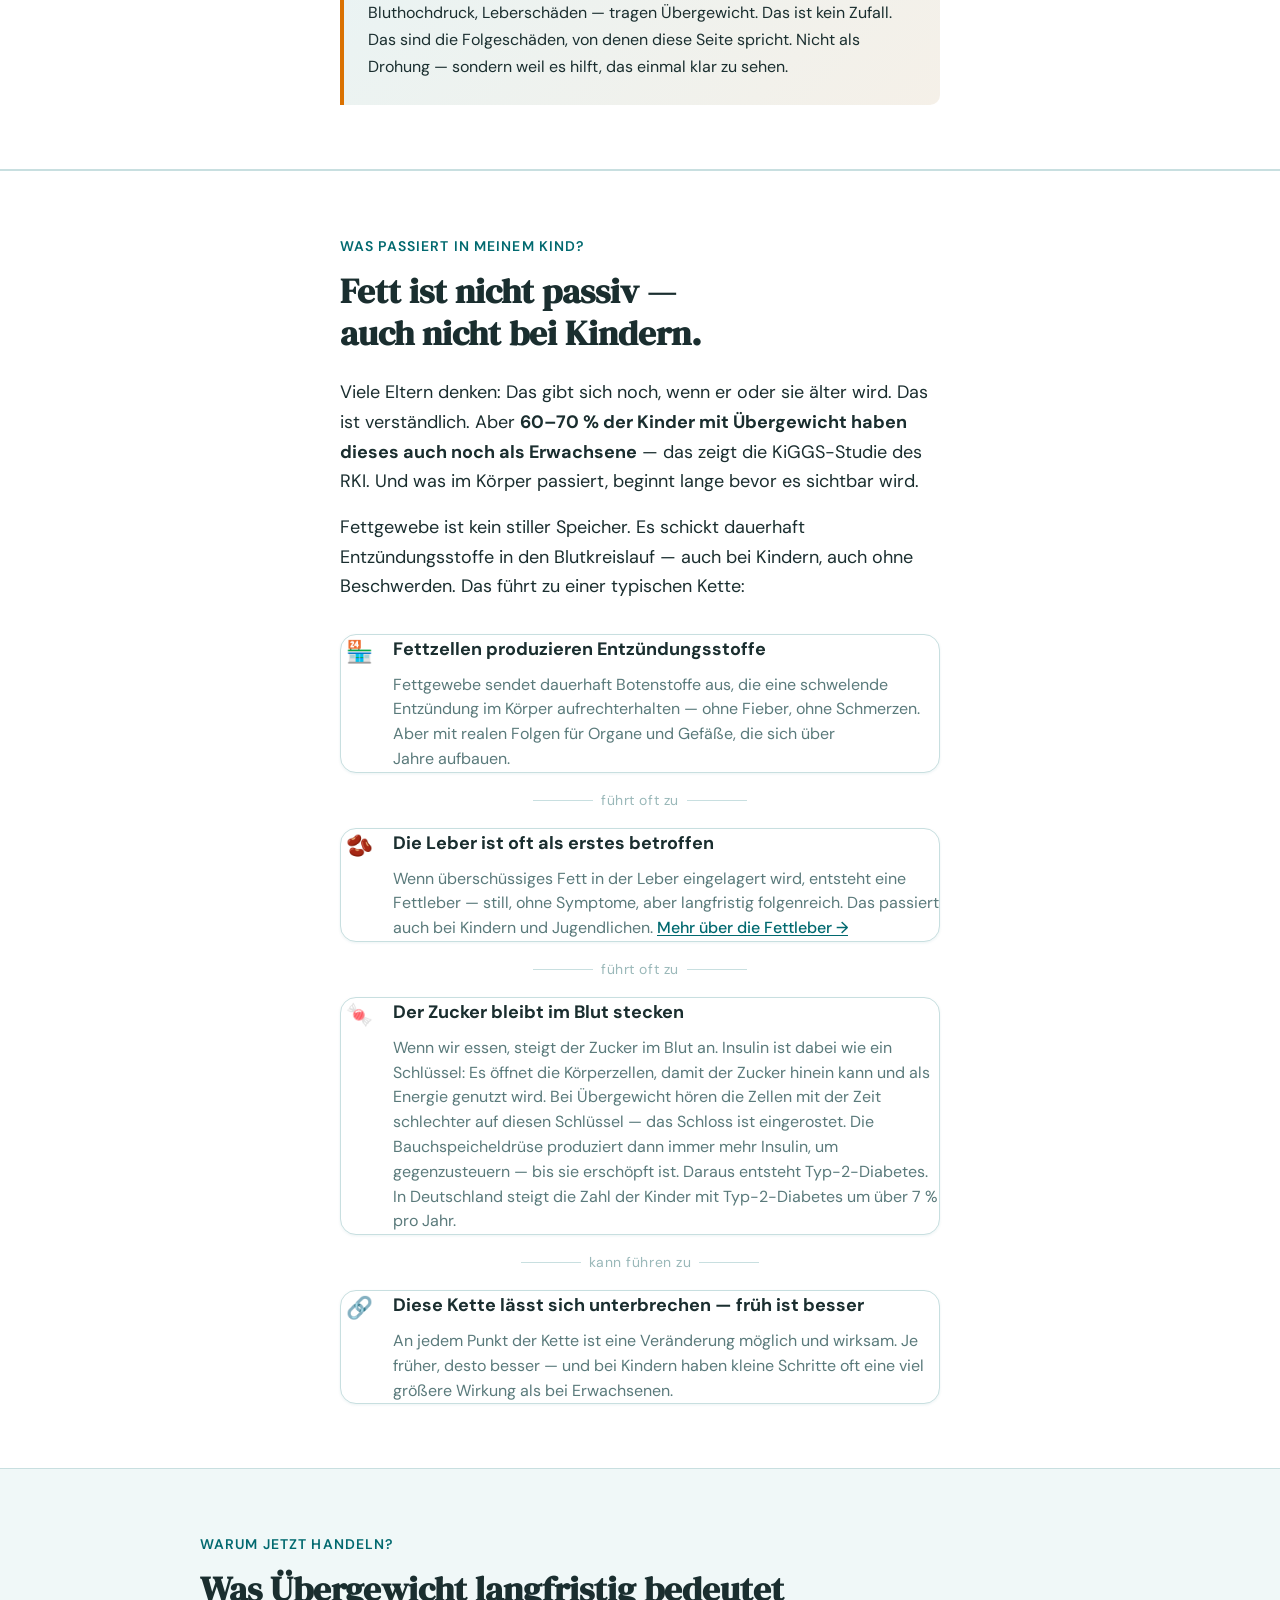
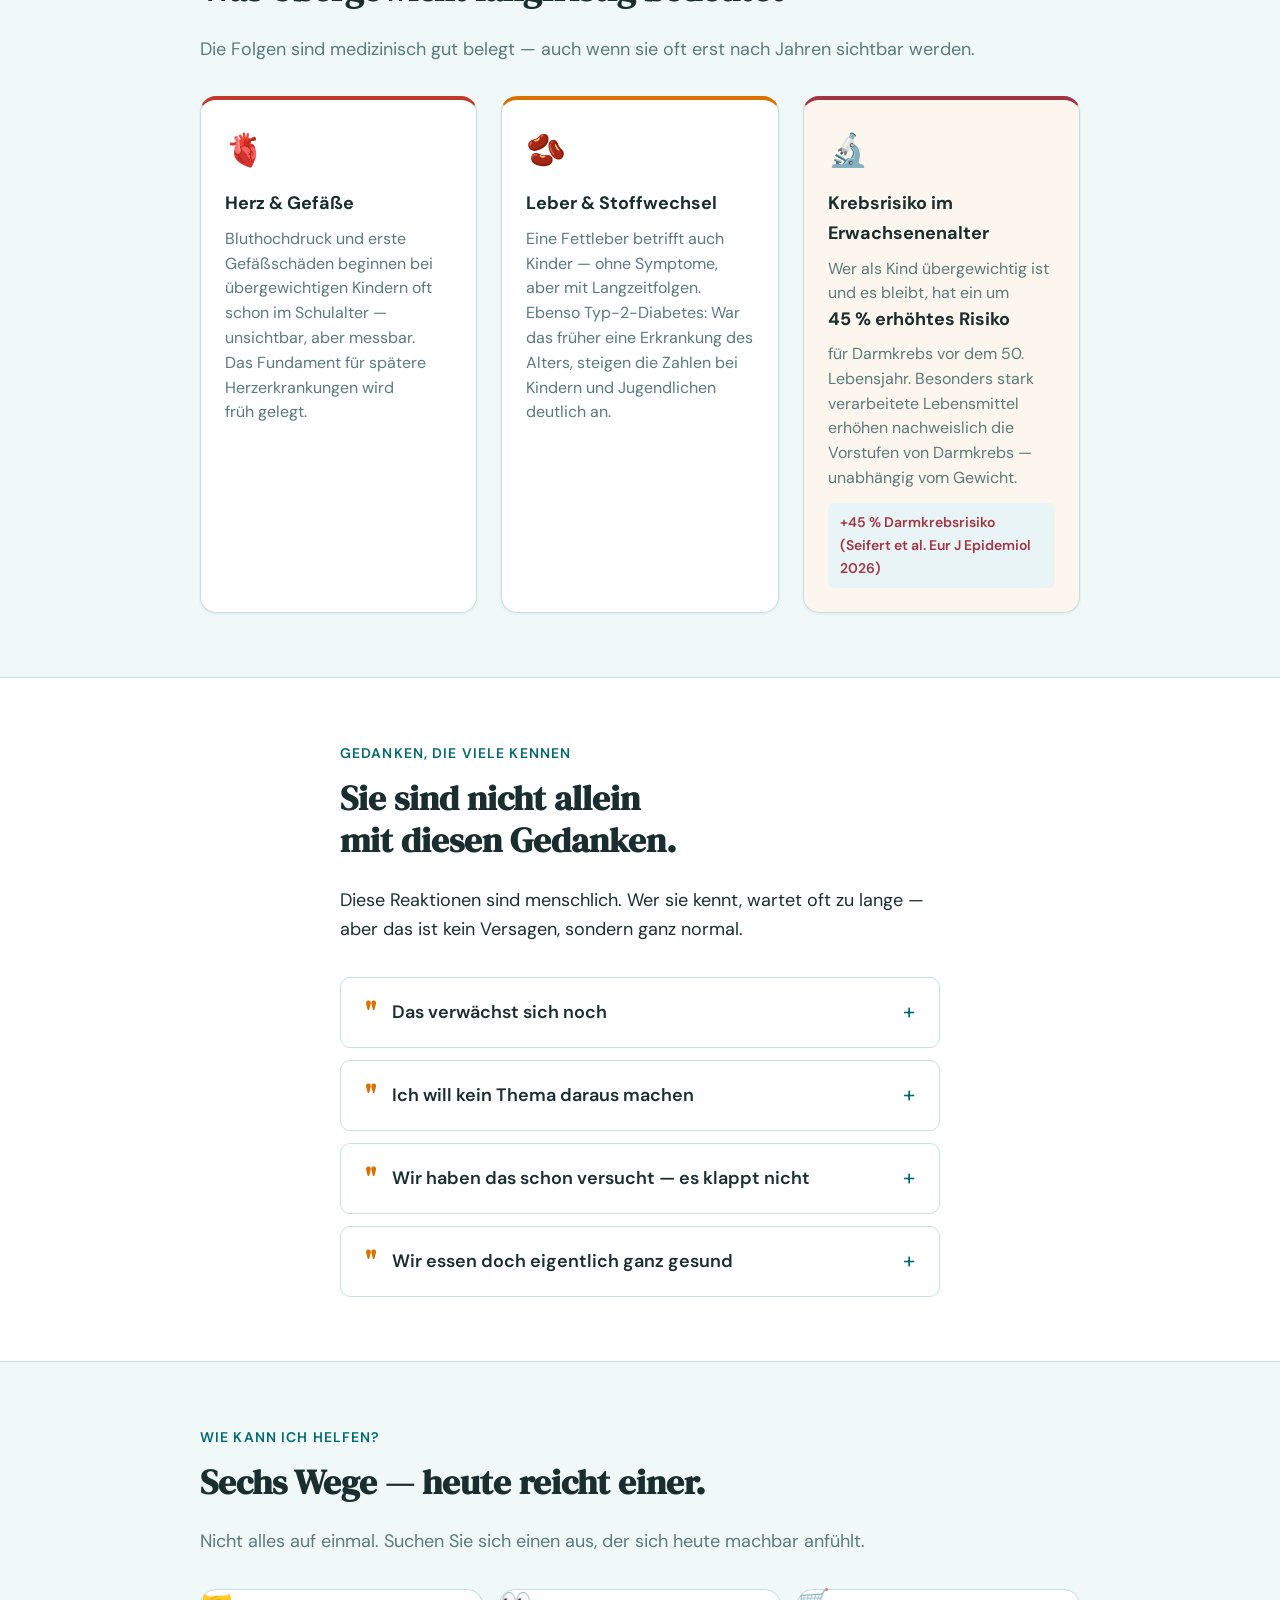
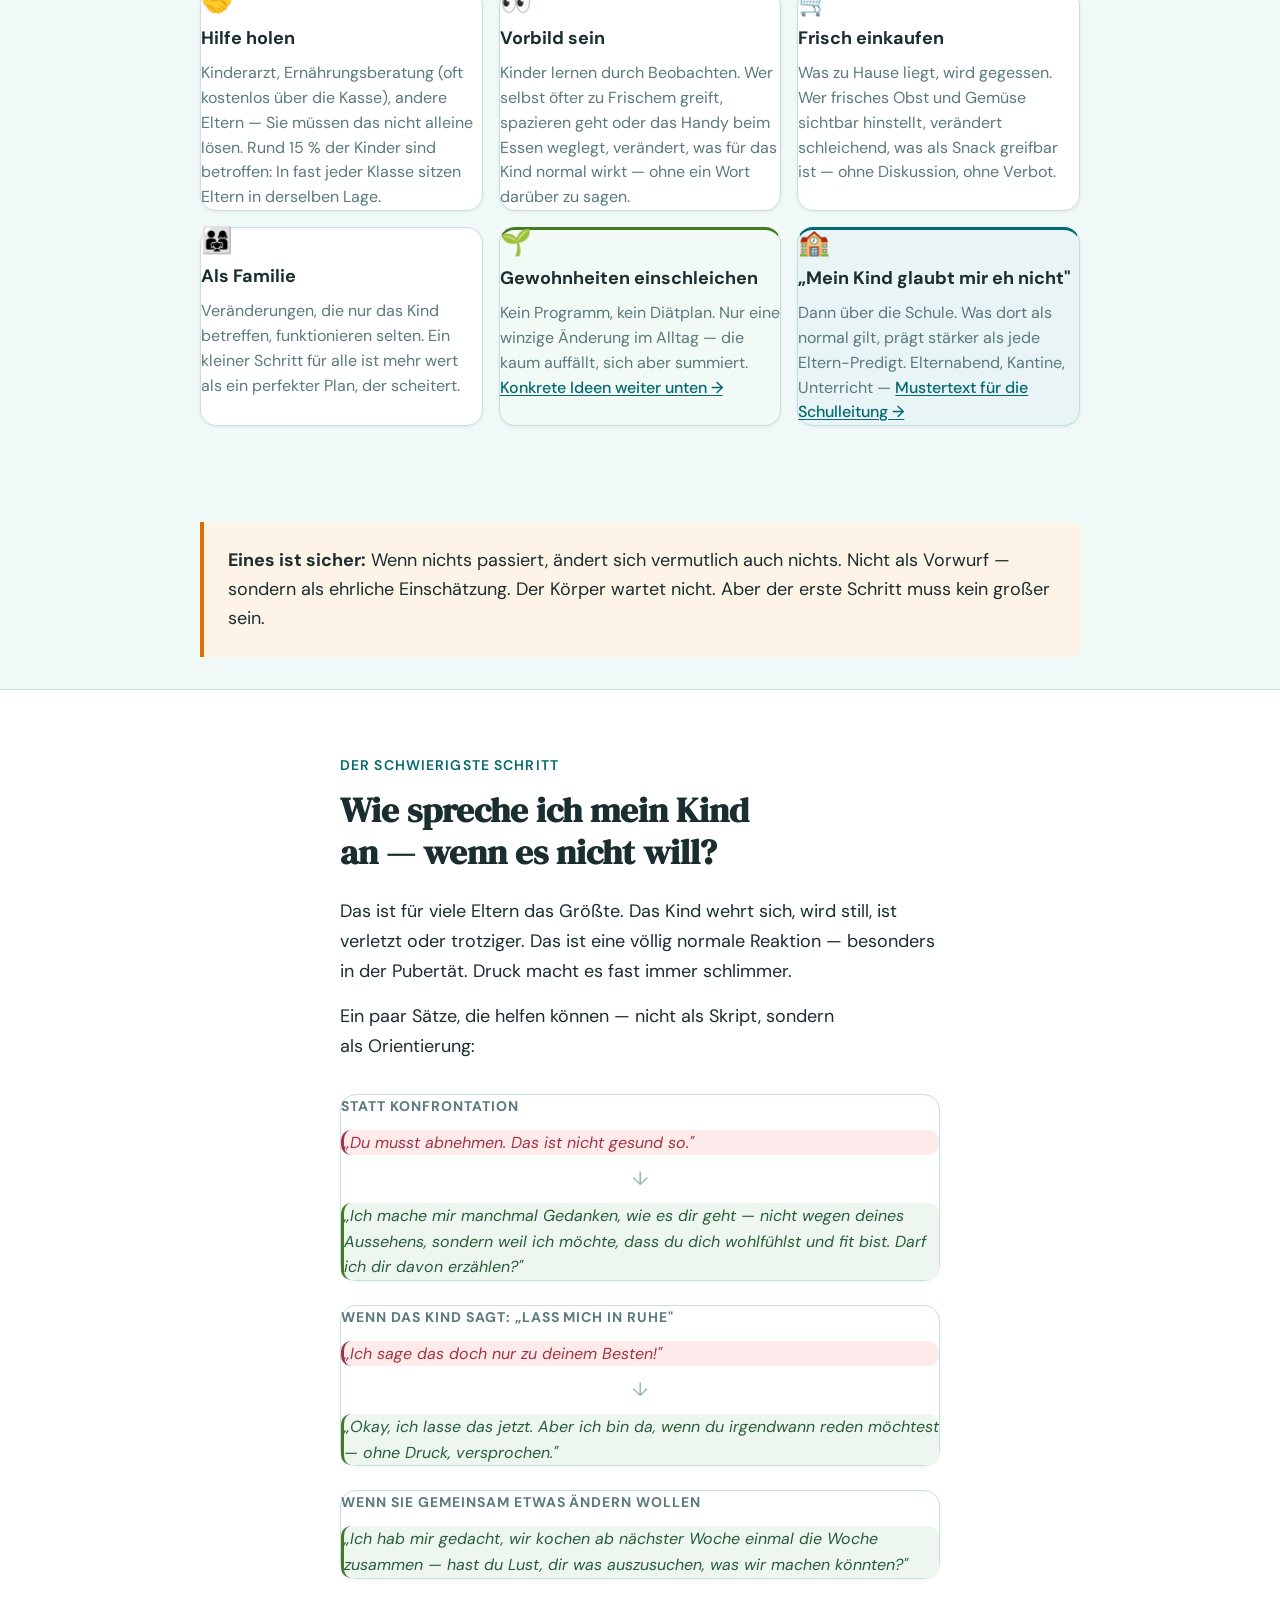
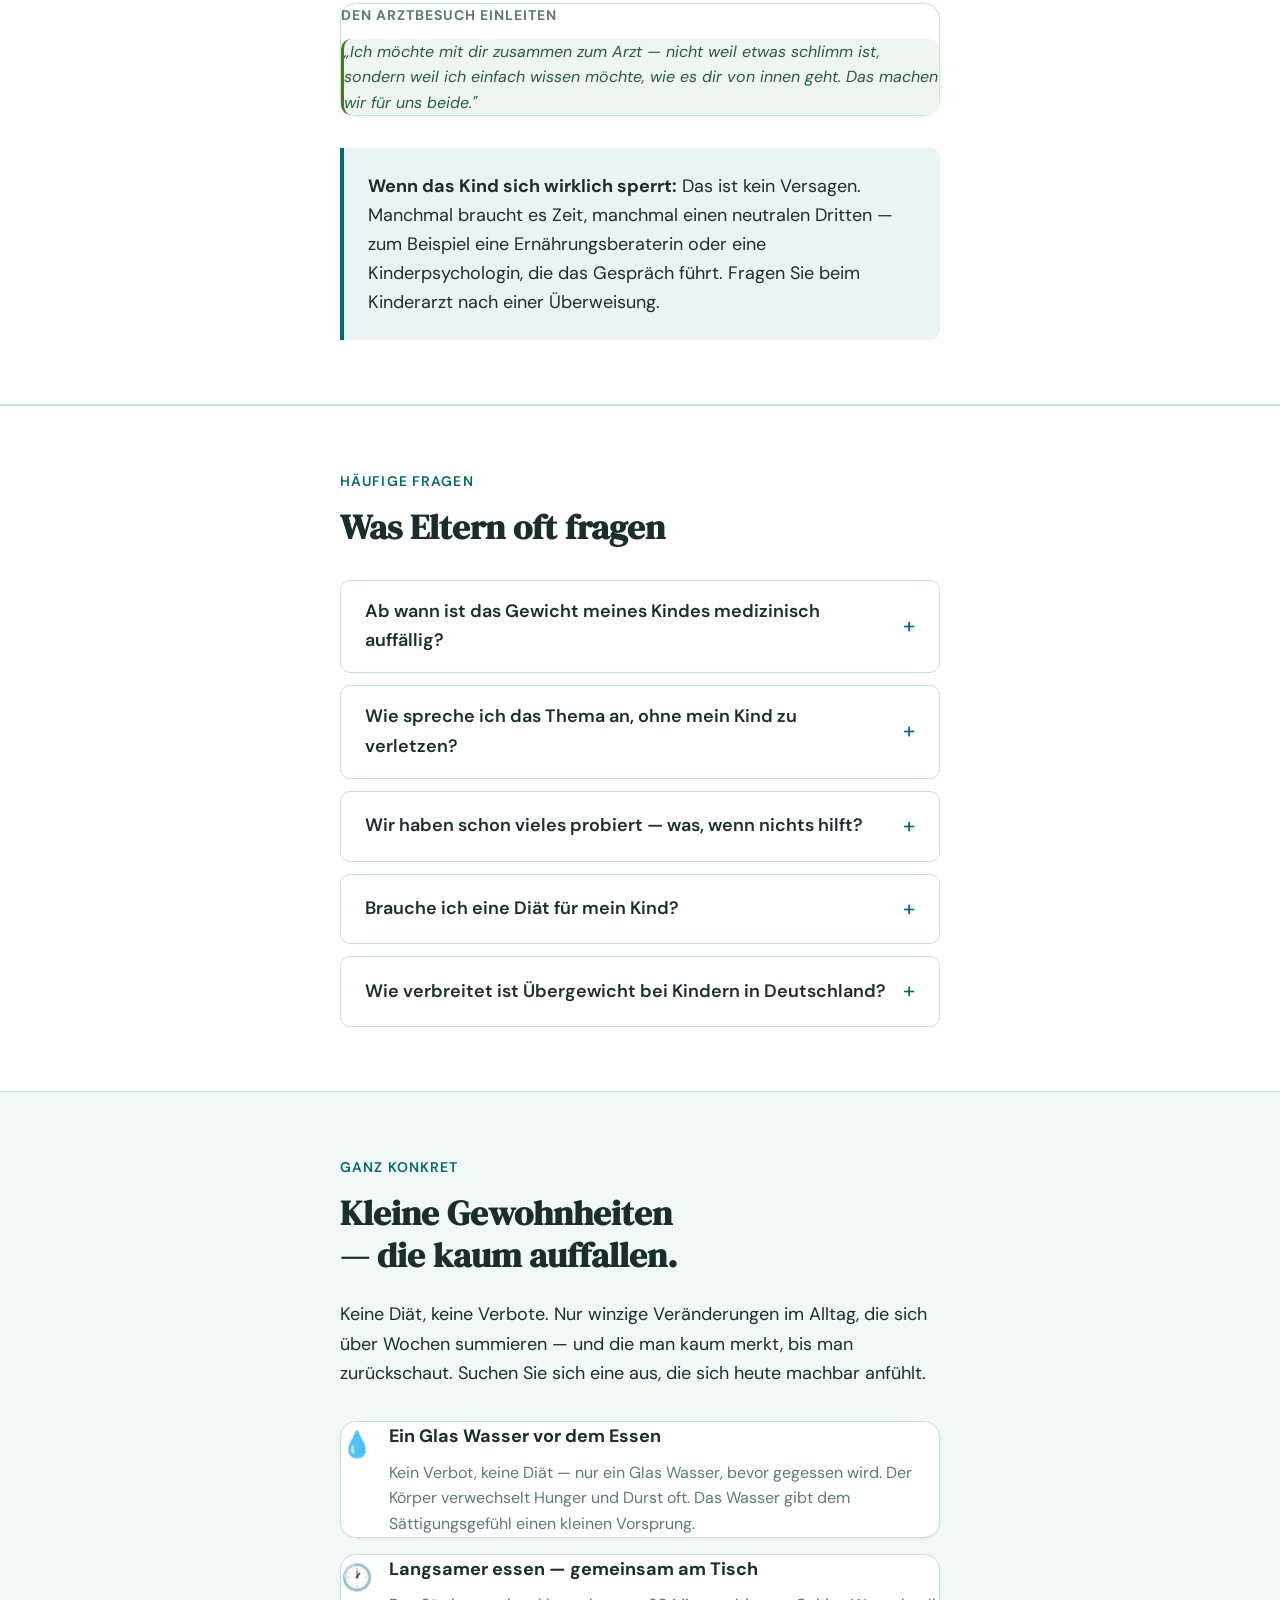
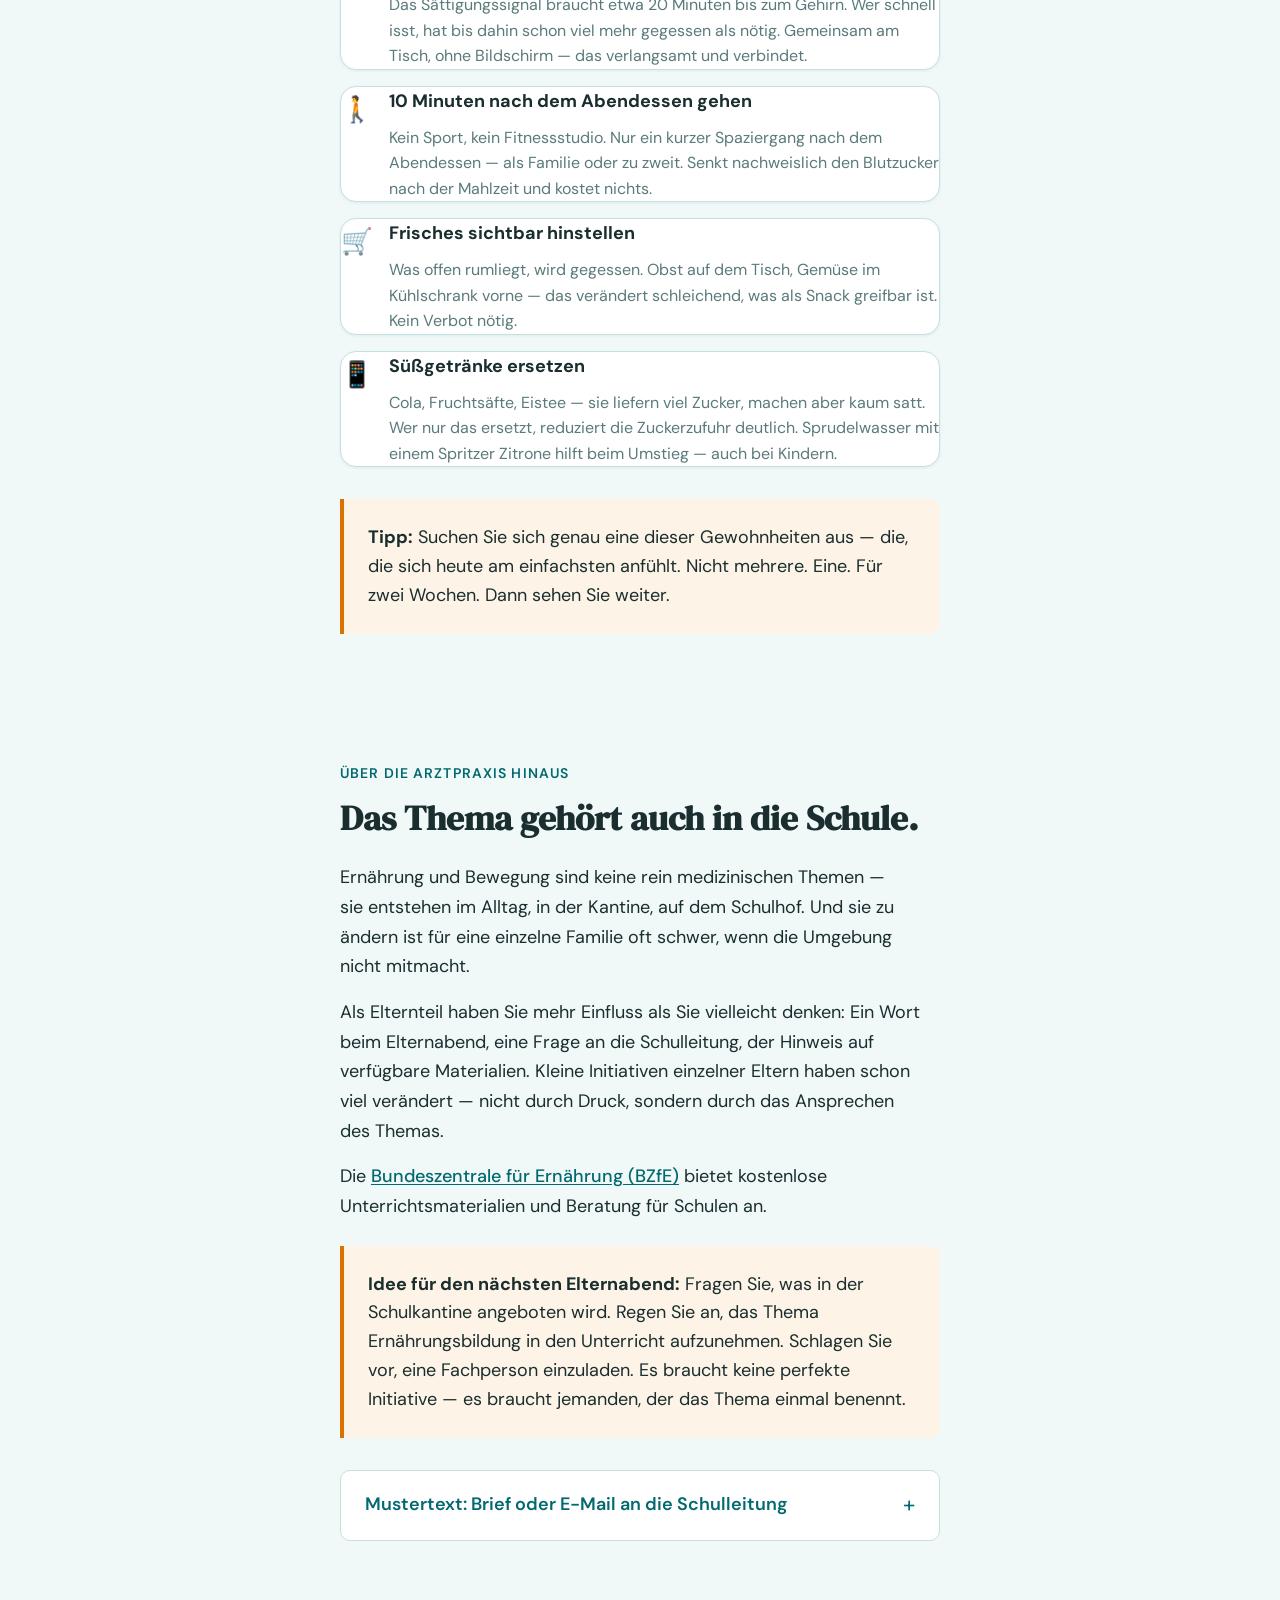
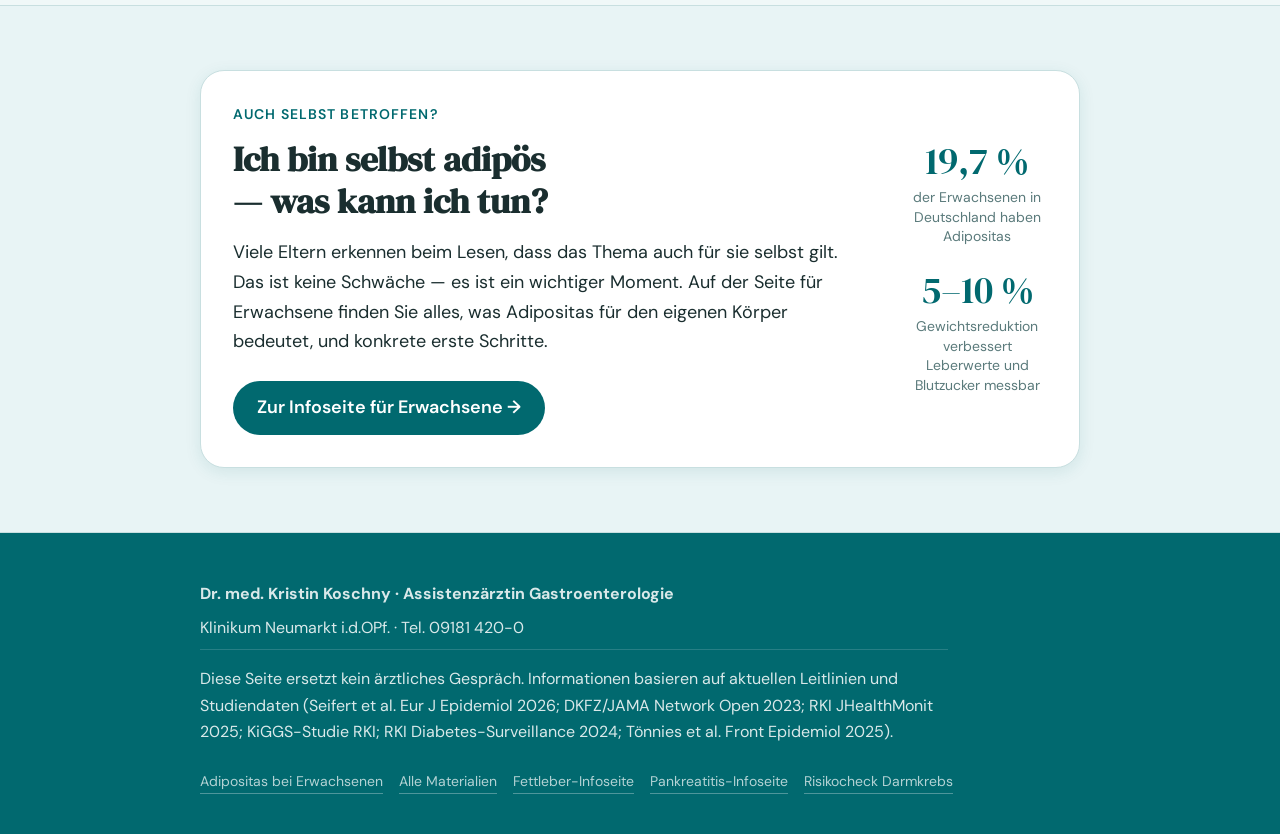
==== commit 68f8c688: "Schritte: kompaktes 2x3 Action-Grid, Gewohnheiten als Schritt 6" ====
--- a/index.html
+++ b/index.html
@@ -231,54 +231,45 @@
   <section class="section" id="eltern-handeln">
     <div class="container">
       <p class="section-eyebrow">Wie kann ich helfen?</p>
-      <h2>Fünf Schritte — heute reicht einer.</h2>
-      <p class="section-intro">Nicht alles auf einmal. Wer einen einzigen dieser Schritte geht, hat schon etwas Wichtiges getan.</p>
-
-      <div class="steps-grid steps-grid-3">
-
-        <div class="step-card fade-in">
-          <div class="step-number">1</div>
-          <div class="step-body">
-            <h3>Holen Sie sich Hilfe — Sie sind nicht allein</h3>
-            <p>Rund 15&nbsp;% der Kinder in Deutschland sind übergewichtig. Das heißt: In fast jeder Schulklasse sind andere Eltern in derselben Situation. Sie müssen das nicht alleine herausfinden.</p>
-            <p style="margin-top: var(--space-3); font-size: var(--text-sm); color: var(--color-text-muted);">Kinderarzt, Ernährungsberatung, andere Eltern, Freunde — all das sind Ressourcen. Eine <strong>Ernährungsberatung</strong> über die Krankenkasse ist oft kostenlos. Fragen Sie einfach nach.</p>
-            <p style="margin-top: var(--space-3); font-size: var(--text-sm); color: var(--color-text-muted);">Oder gehen Sie den indirekten Weg: Sprechen Sie das Thema beim <strong>nächsten Elternabend</strong> an — was steht in der Schulkantine, gibt es Ernährungsbildung im Unterricht? Was andere Eltern und die Schule mittragen, wirkt auf Ihr Kind oft stärker als alles, was Sie zu Hause sagen. <a href="#schule" class="inline-link">Mustertext für die Schulleitung →</a></p>
-          </div>
-        </div>
-
-        <div class="step-card fade-in">
-          <div class="step-number">2</div>
-          <div class="step-body">
-            <h3>Leben Sie es vor</h3>
-            <p>Kinder lernen nicht durch Anweisungen — sie lernen durch Beobachten. Wer selbst öfter zu Frischem greift, draußen spazieren geht oder das Handy beim Essen weglegt, verändert das, was für das Kind normal wirkt. Ohne ein Wort darüber zu sagen.</p>
-          </div>
-        </div>
-
-        <div class="step-card fade-in">
-          <div class="step-number">3</div>
-          <div class="step-body">
-            <h3>Kaufen Sie frische Produkte</h3>
-            <p>Man muss nicht kochen können und kein Ernährungsexperte sein. Wer frisches Obst, Gemüse und echte Lebensmittel einkauft und zu Hause sichtbar hinstellt, verändert schleichend, was gegessen wird — ohne Diskussion, ohne Verbot.</p>
-            <p style="margin-top: var(--space-3); font-size: var(--text-sm); color: var(--color-text-muted);">Ob Markt, Discounter oder Supermarkt — frisch schlägt verarbeitet, egal wo man einkauft.</p>
-          </div>
-        </div>
-
-        <div class="step-card fade-in">
-          <div class="step-number">4</div>
-          <div class="step-body">
-            <h3>Als Familie — nicht als Projekt fürs Kind</h3>
-            <p>Veränderungen, die nur das Kind betreffen, funktionieren selten. Was hilft: wenn die ganze Familie mitmacht — nicht als Diät, sondern als neuer gemeinsamer Alltag. Ein kleiner Schritt für alle ist mehr wert als ein perfekter Plan, der scheitert.</p>
-          </div>
-        </div>
-
-        <div class="step-card step-card-external fade-in">
-          <div class="step-number step-number-teal">5</div>
-          <div class="step-body">
-            <h3>„Mein Kind glaubt mir eh nicht" — dann über die Schule</h3>
-            <p>Das kennen viele Eltern: Man sagt etwas, und genau deshalb gilt es nicht. Das ist normal — Kinder und Jugendliche lösen sich bewusst von elterlichen Meinungen. Was sie aber trotzdem prägt: was in ihrer Umgebung als selbstverständlich gilt.</p>
-            <p style="margin-top: var(--space-3); font-size: var(--text-sm); color: var(--color-text-muted);">Sprechen Sie beim nächsten Elternabend an, was in der Schulkantine angeboten wird. Fragen Sie, ob Ernährung im Unterricht vorkommt. Regen Sie an, eine Fachperson einzuladen. Das wirkt auf Ihr Kind — ohne dass Sie ein einziges Wort darüber mit ihm reden müssen.</p>
-            <a href="#schule" class="inline-link" style="display:inline-block; margin-top: var(--space-3); font-size: var(--text-sm);">Mustertext für die Schulleitung →</a>
-          </div>
+      <h2>Sechs Wege — heute reicht einer.</h2>
+      <p class="section-intro">Nicht alles auf einmal. Suchen Sie sich einen aus, der sich heute machbar anfühlt.</p>
+
+      <div class="action-grid">
+
+        <div class="action-card fade-in">
+          <div class="action-icon">🤝</div>
+          <strong>Hilfe holen</strong>
+          <p>Kinderarzt, Ernährungsberatung (oft kostenlos über die Kasse), andere Eltern — Sie müssen das nicht alleine lösen. Rund 15&nbsp;% der Kinder sind betroffen: In fast jeder Klasse sitzen Eltern in derselben Lage.</p>
+        </div>
+
+        <div class="action-card fade-in">
+          <div class="action-icon">👀</div>
+          <strong>Vorbild sein</strong>
+          <p>Kinder lernen durch Beobachten. Wer selbst öfter zu Frischem greift, spazieren geht oder das Handy beim Essen weglegt, verändert, was für das Kind normal wirkt — ohne ein Wort darüber zu sagen.</p>
+        </div>
+
+        <div class="action-card fade-in">
+          <div class="action-icon">🛒</div>
+          <strong>Frisch einkaufen</strong>
+          <p>Was zu Hause liegt, wird gegessen. Wer frisches Obst und Gemüse sichtbar hinstellt, verändert schleichend, was als Snack greifbar ist — ohne Diskussion, ohne Verbot.</p>
+        </div>
+
+        <div class="action-card fade-in">
+          <div class="action-icon">👨‍👩‍👧</div>
+          <strong>Als Familie</strong>
+          <p>Veränderungen, die nur das Kind betreffen, funktionieren selten. Ein kleiner Schritt für alle ist mehr wert als ein perfekter Plan, der scheitert.</p>
+        </div>
+
+        <div class="action-card action-card-habit fade-in">
+          <div class="action-icon">🌱</div>
+          <strong>Gewohnheiten einschleichen</strong>
+          <p>Kein Programm, kein Diätplan. Nur eine winzige Änderung im Alltag — die kaum auffällt, sich aber summiert. <a href="#gewohnheiten" class="inline-link">Konkrete Ideen weiter unten →</a></p>
+        </div>
+
+        <div class="action-card action-card-external fade-in">
+          <div class="action-icon">🏫</div>
+          <strong>„Mein Kind glaubt mir eh nicht"</strong>
+          <p>Dann über die Schule. Was dort als normal gilt, prägt stärker als jede Eltern-Predigt. Elternabend, Kantine, Unterricht — <a href="#schule" class="inline-link">Mustertext für die Schulleitung →</a></p>
         </div>
 
       </div>
--- a/style.css
+++ b/style.css
@@ -815,3 +815,119 @@
 .step-number-teal {
   background: var(--color-primary) !important;
 }
+
+/* ── Habit Cards ───────────────────────────────────────────────────────────── */
+.habit-list {
+  display: flex;
+  flex-direction: column;
+  gap: var(--space-4);
+  margin-top: var(--space-8);
+}
+.habit-card {
+  display: flex;
+  gap: var(--space-4);
+  align-items: flex-start;
+  background: var(--color-surface);
+  border: 1px solid var(--color-border);
+  border-radius: var(--radius-lg);
+  padding: var(--space-5) var(--space-6);
+  box-shadow: var(--shadow-sm);
+}
+.habit-icon {
+  font-size: 1.6rem;
+  flex-shrink: 0;
+  margin-top: 2px;
+}
+.habit-body strong {
+  display: block;
+  font-size: var(--text-base);
+  font-weight: 700;
+  margin-bottom: var(--space-2);
+  color: var(--color-text);
+}
+.habit-body p {
+  font-size: var(--text-sm);
+  color: var(--color-text-muted);
+  line-height: 1.6;
+  max-width: 100%;
+}
+
+/* ── Support List ──────────────────────────────────────────────────────────── */
+.support-list {
+  display: flex;
+  flex-direction: column;
+  gap: var(--space-5);
+  margin-top: var(--space-8);
+}
+.support-item {
+  display: flex;
+  gap: var(--space-4);
+  align-items: flex-start;
+}
+.support-icon {
+  font-size: 1.5rem;
+  flex-shrink: 0;
+  margin-top: 2px;
+}
+.support-item strong {
+  display: block;
+  font-weight: 700;
+  margin-bottom: var(--space-1, 0.25rem);
+}
+.support-item p {
+  font-size: var(--text-sm);
+  color: var(--color-text-muted);
+  max-width: 100%;
+}
+
+/* ── Action Grid (kompakte Schritte-Karten) ────────────────────────────────── */
+.action-grid {
+  display: grid;
+  grid-template-columns: repeat(3, 1fr);
+  gap: var(--space-4);
+  margin-top: var(--space-8);
+}
+@media (max-width: 780px) {
+  .action-grid { grid-template-columns: repeat(2, 1fr); }
+}
+@media (max-width: 480px) {
+  .action-grid { grid-template-columns: 1fr; }
+}
+.action-card {
+  background: var(--color-surface);
+  border: 1px solid var(--color-border);
+  border-radius: var(--radius-lg);
+  padding: var(--space-5);
+  box-shadow: var(--shadow-sm);
+  display: flex;
+  flex-direction: column;
+  gap: var(--space-2);
+}
+.action-icon {
+  font-size: 1.6rem;
+  line-height: 1;
+}
+.action-card strong {
+  font-size: var(--text-base);
+  font-weight: 700;
+  color: var(--color-text);
+  display: block;
+}
+.action-card p {
+  font-size: var(--text-sm);
+  color: var(--color-text-muted);
+  line-height: 1.55;
+  max-width: 100%;
+  margin: 0;
+}
+.action-card-habit {
+  border-top: 3px solid var(--color-success);
+  background: #f2faf5;
+}
+[data-theme="dark"] .action-card-habit {
+  background: #0d1f14;
+}
+.action-card-external {
+  border-top: 3px solid var(--color-primary);
+  background: var(--color-surface-alt);
+}
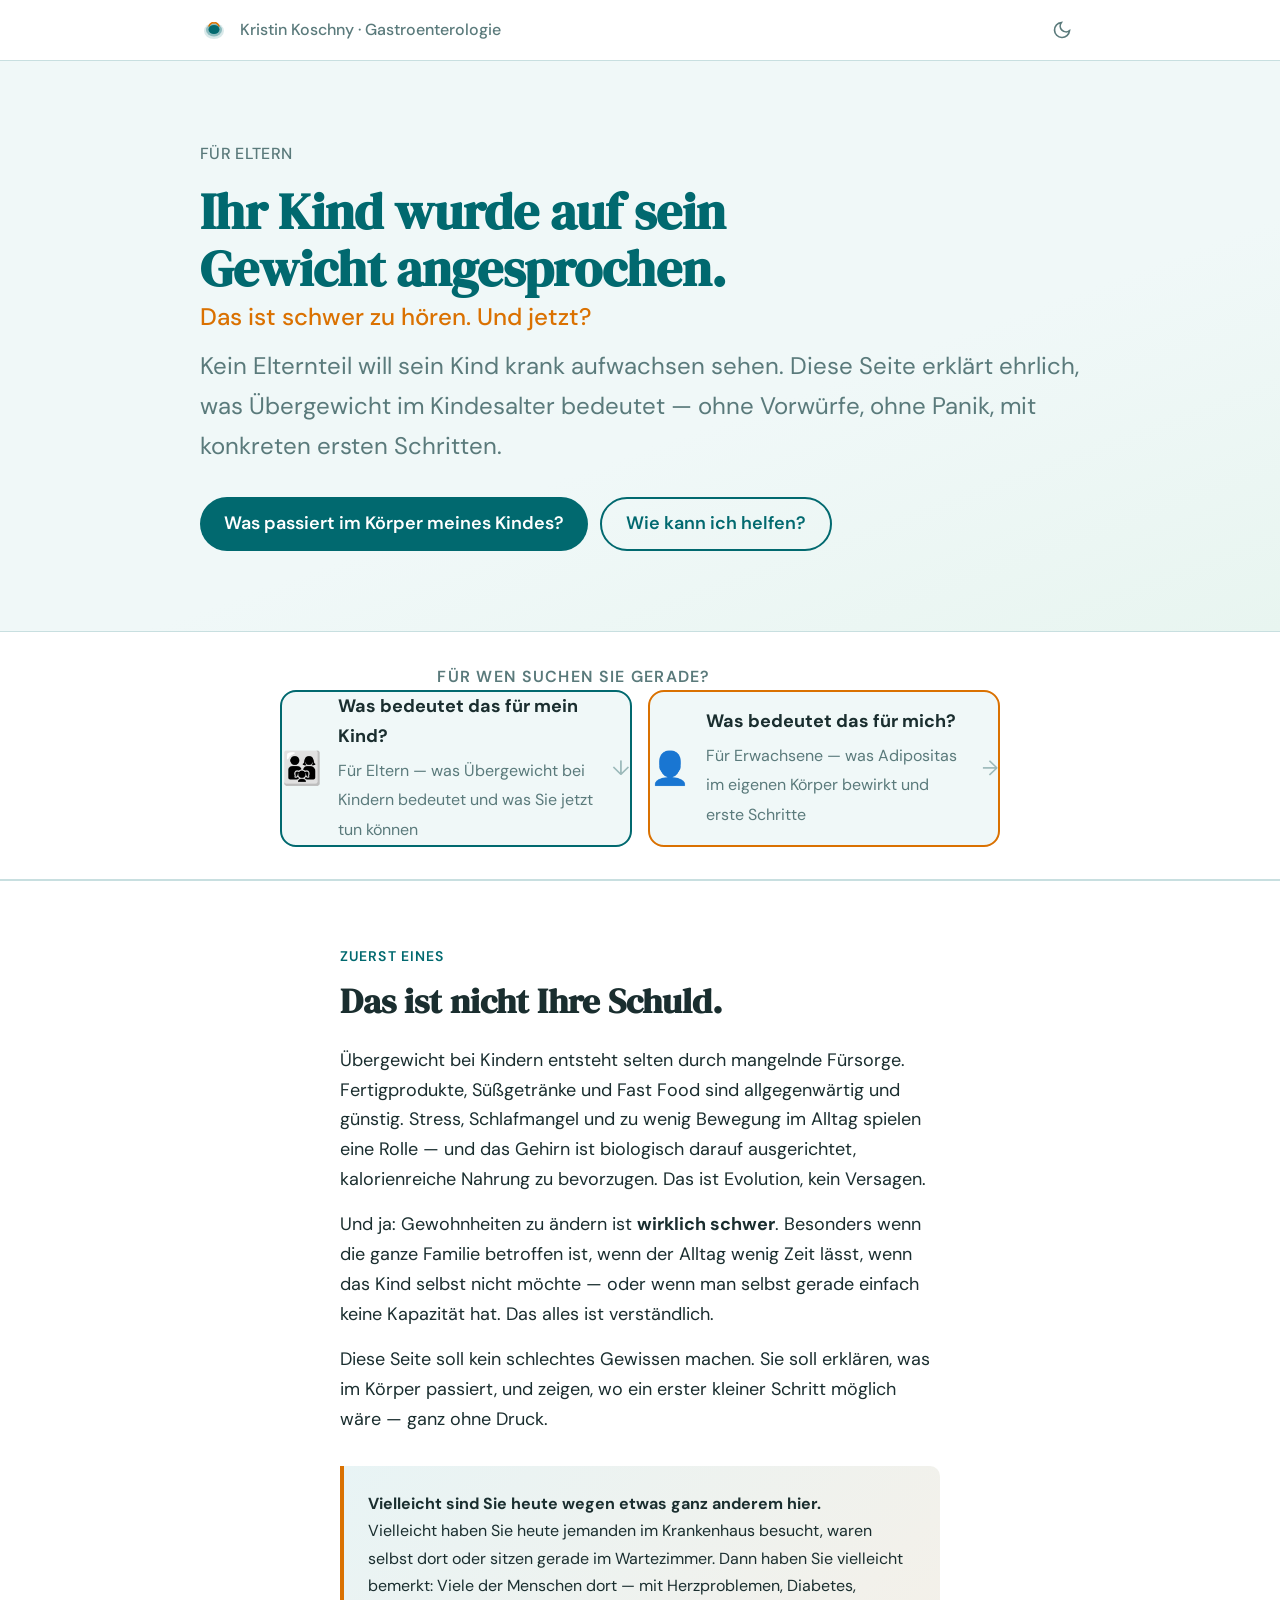
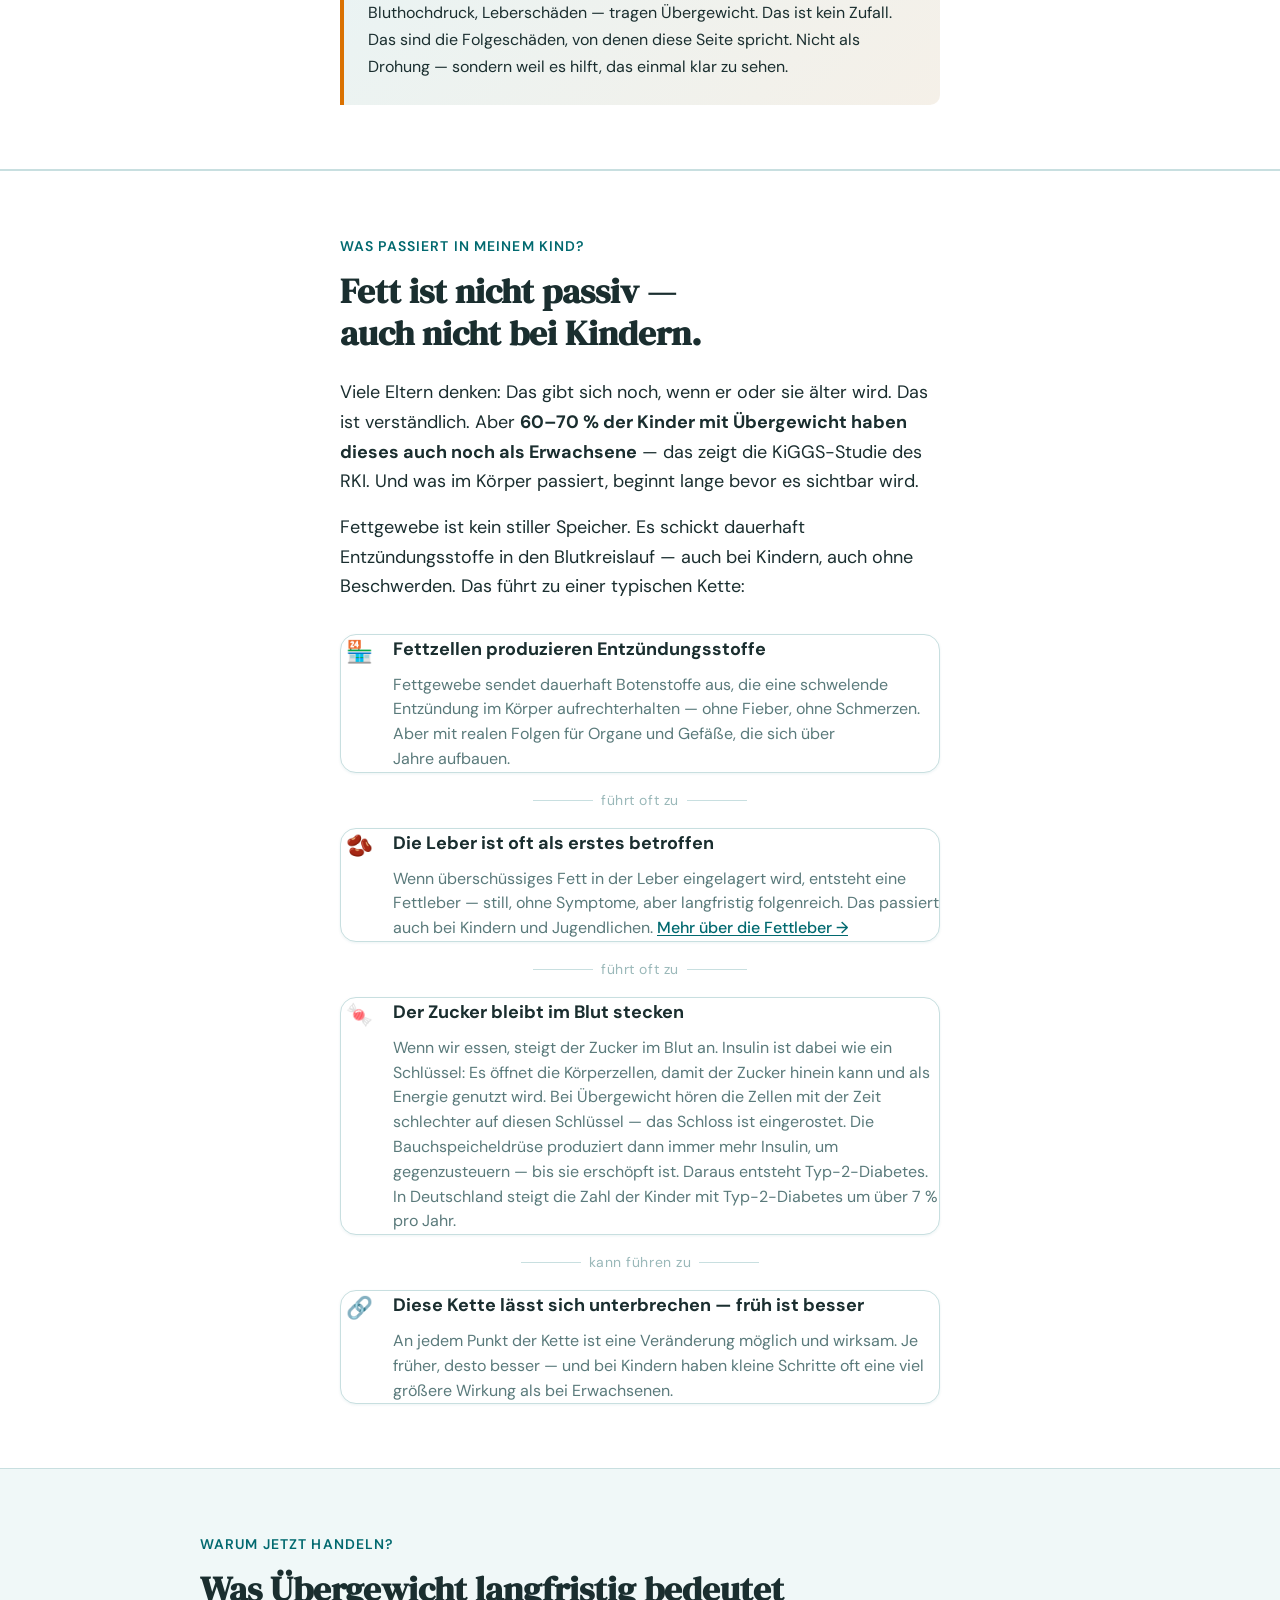
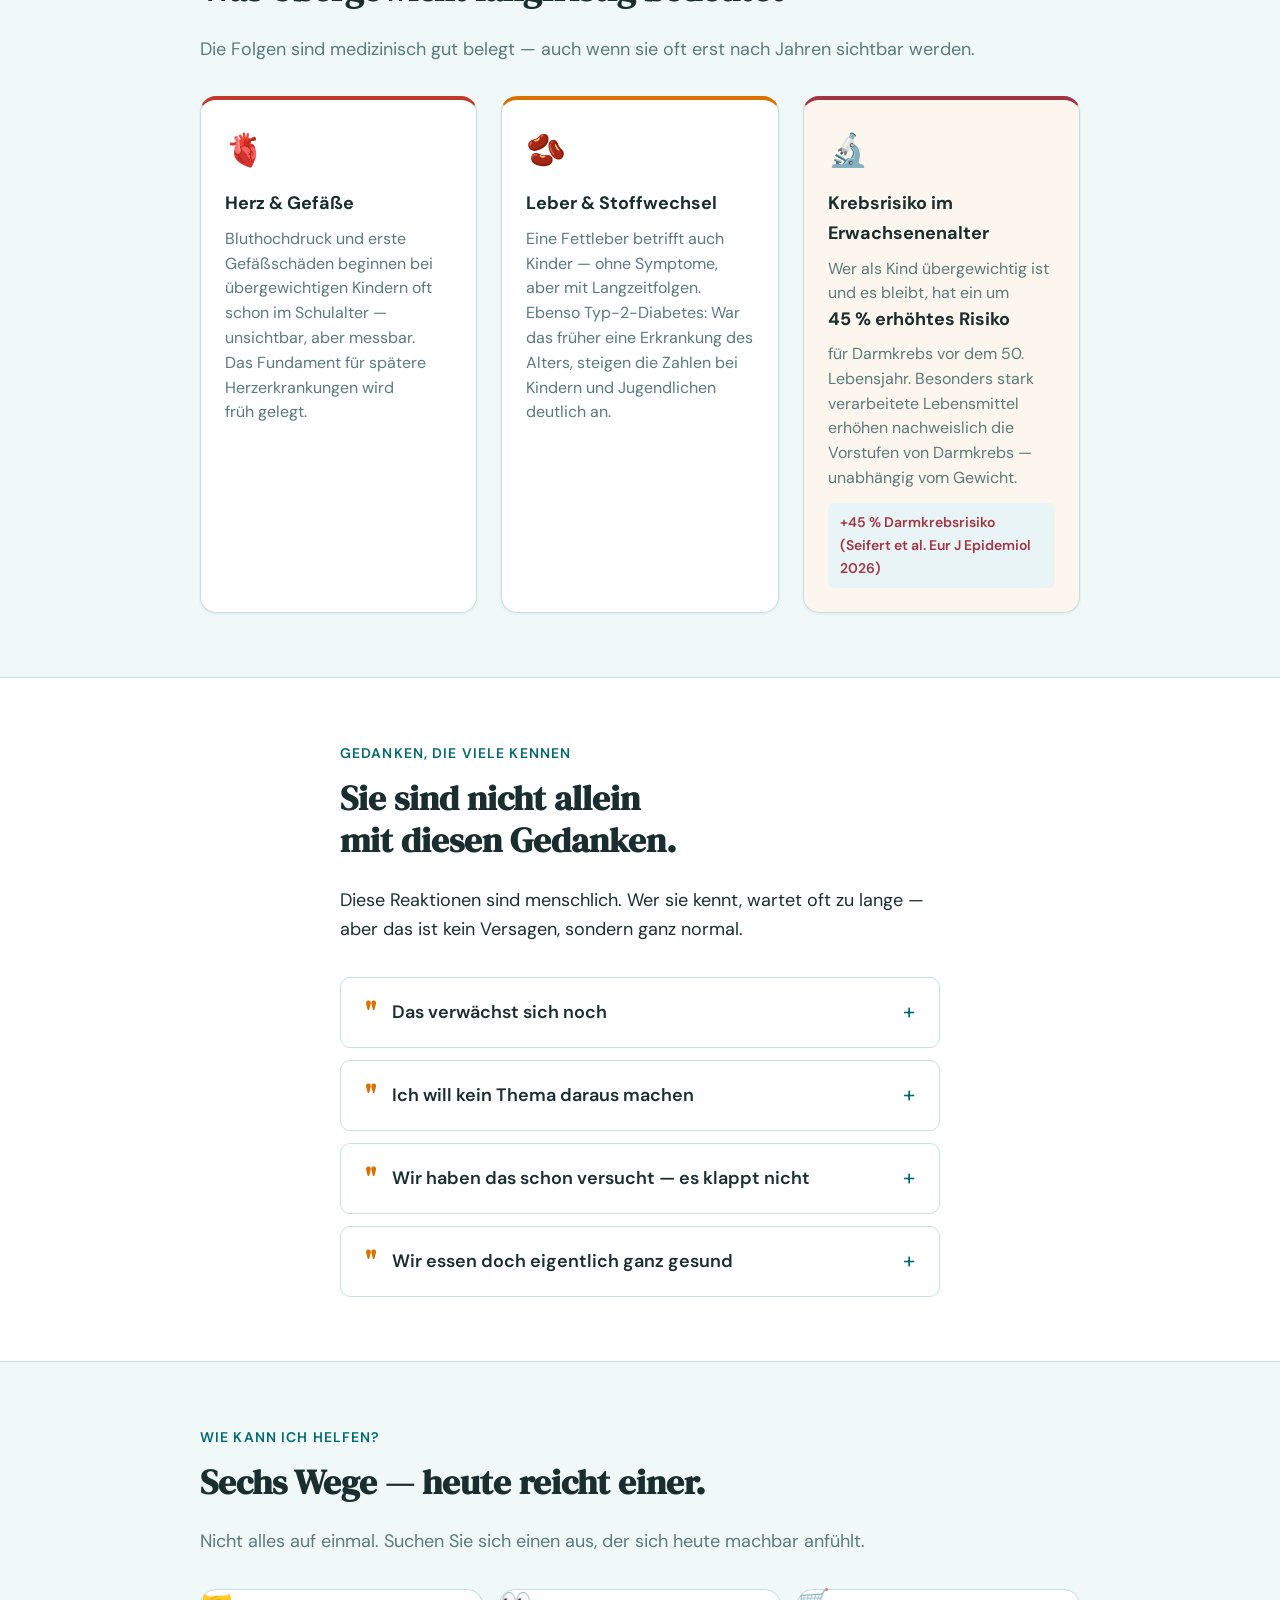
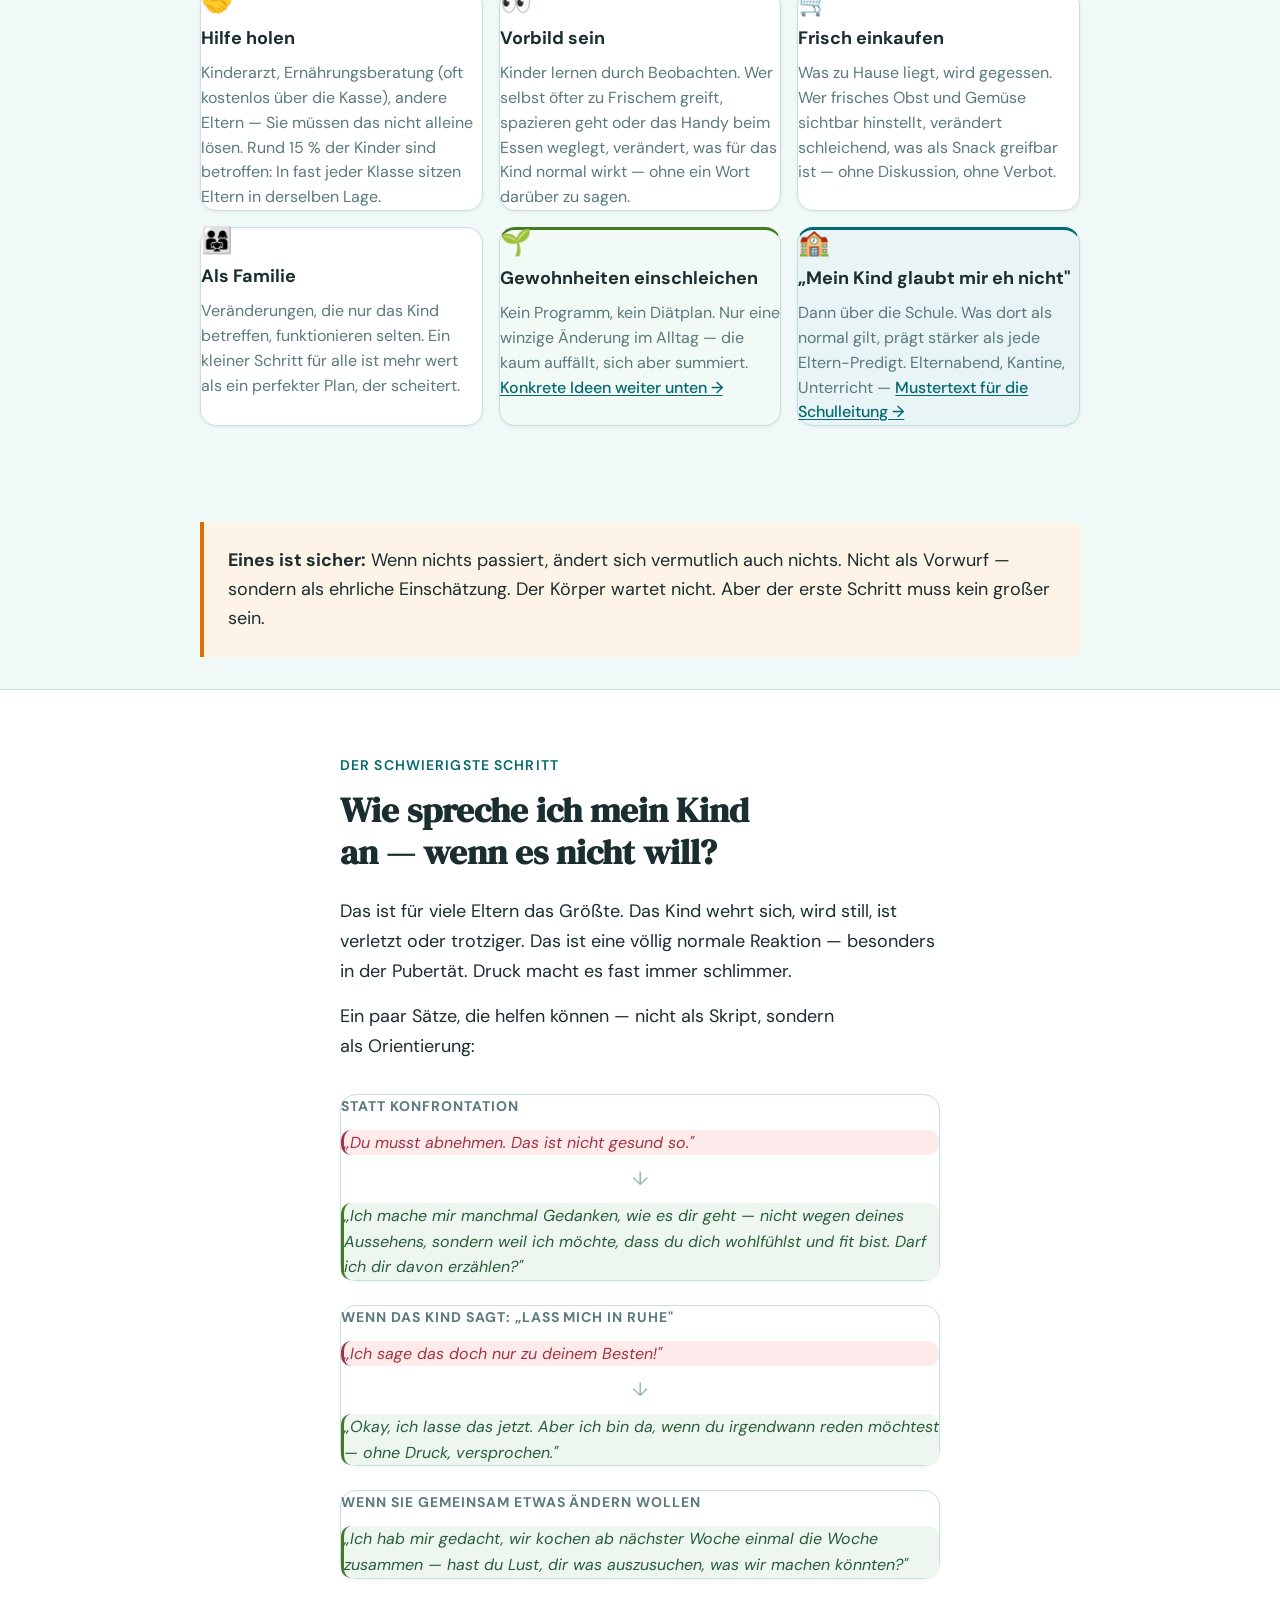
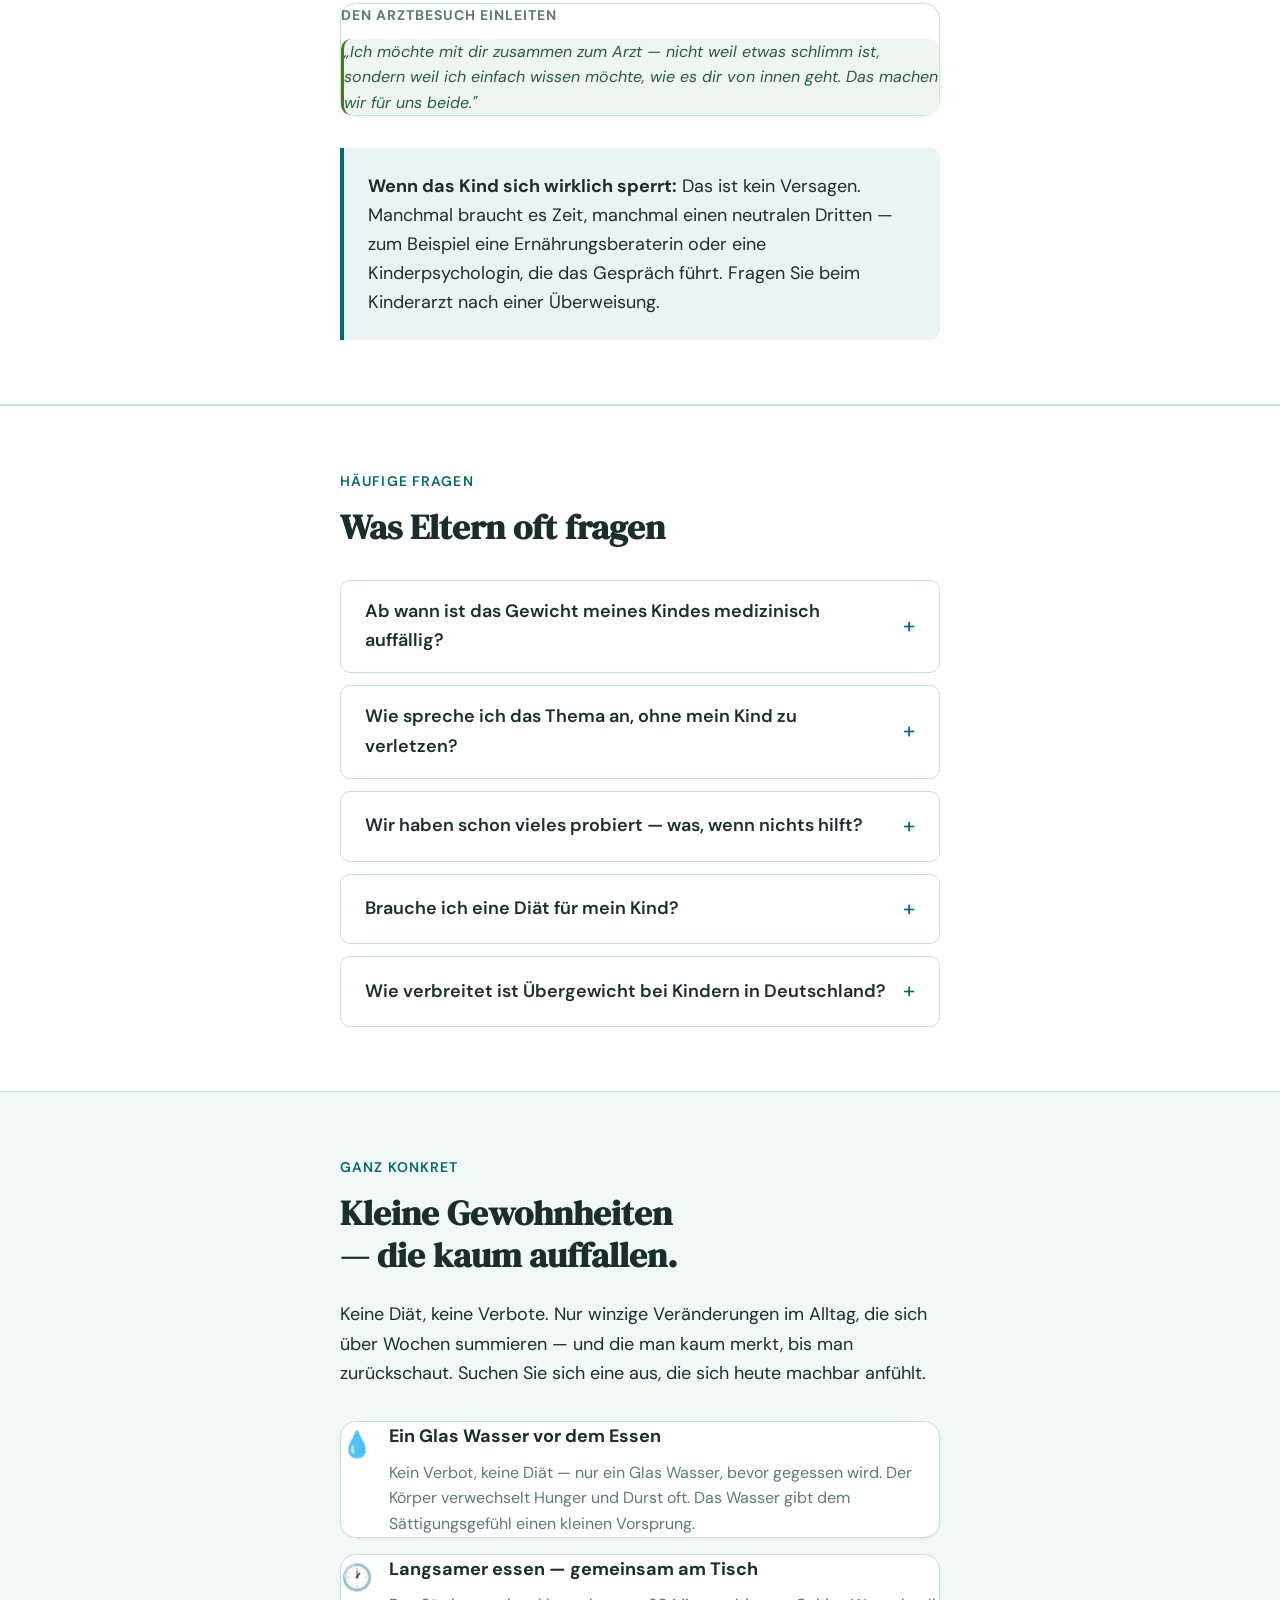
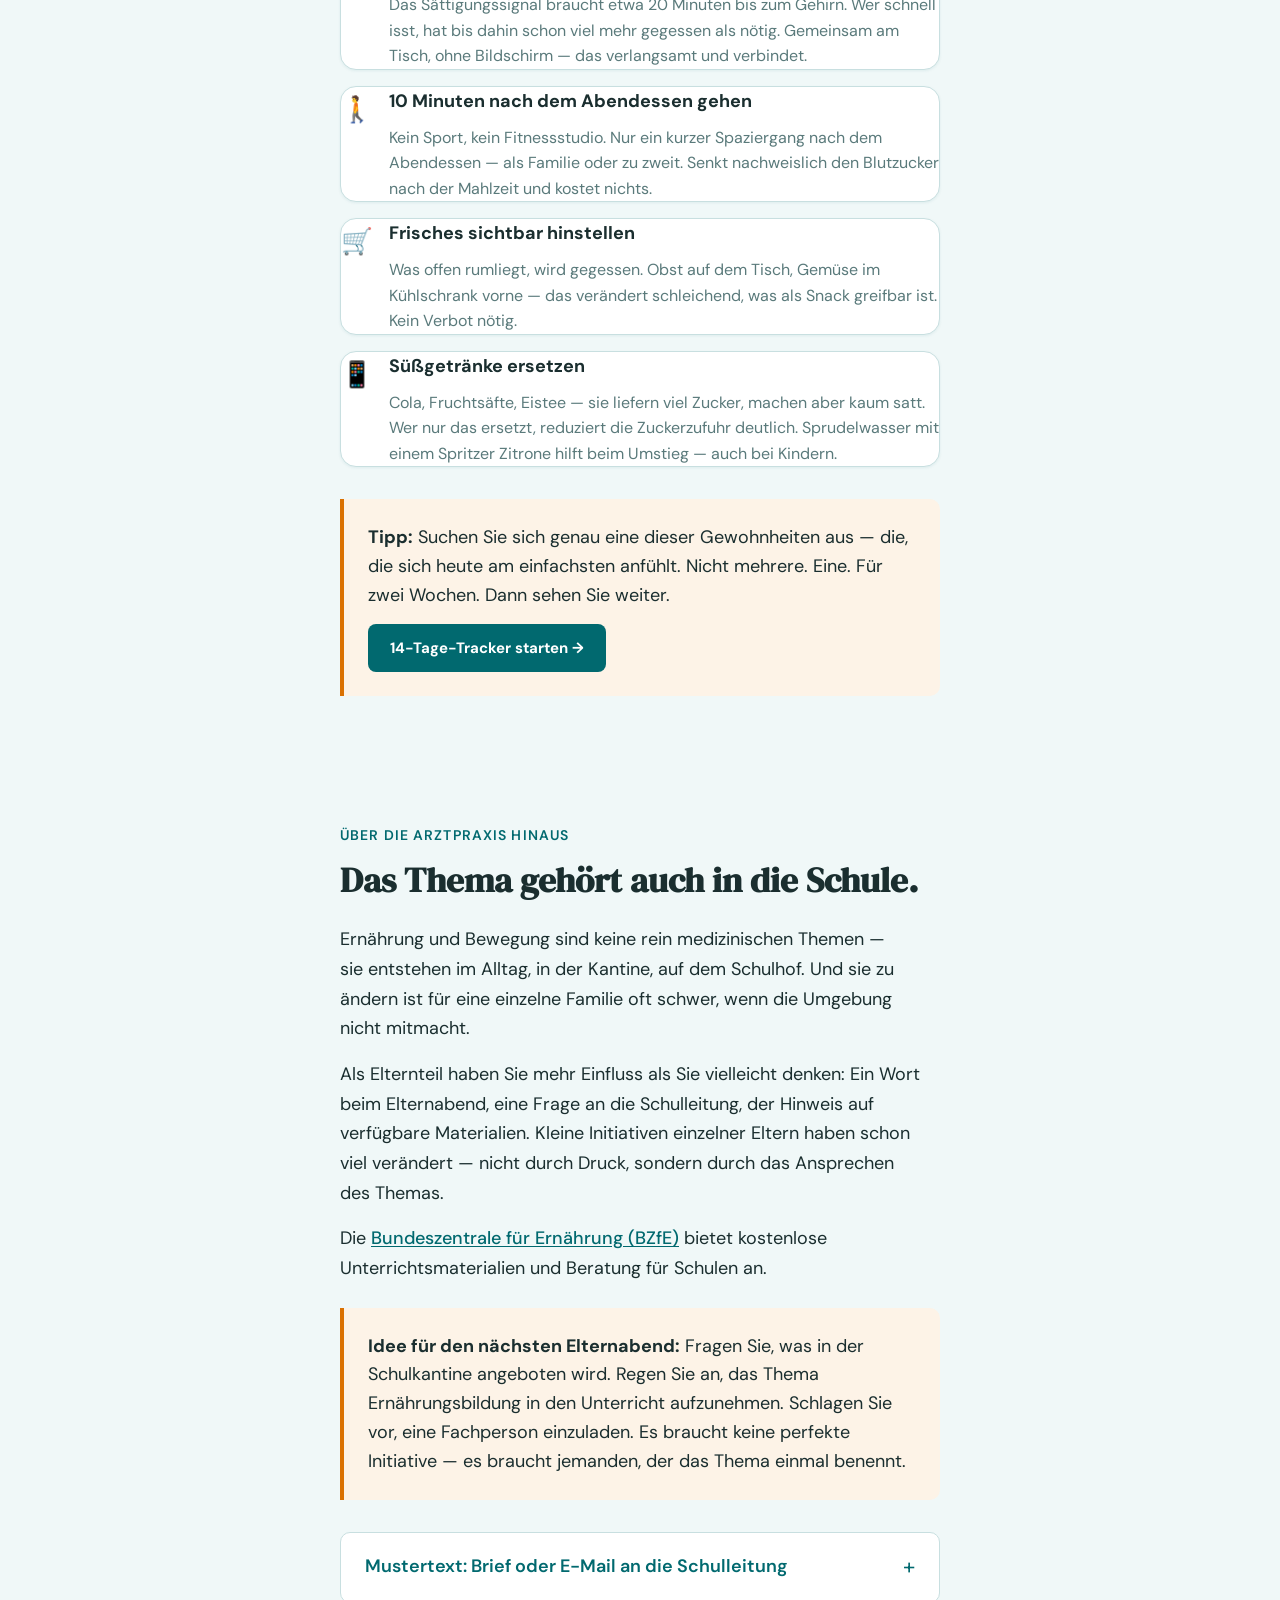
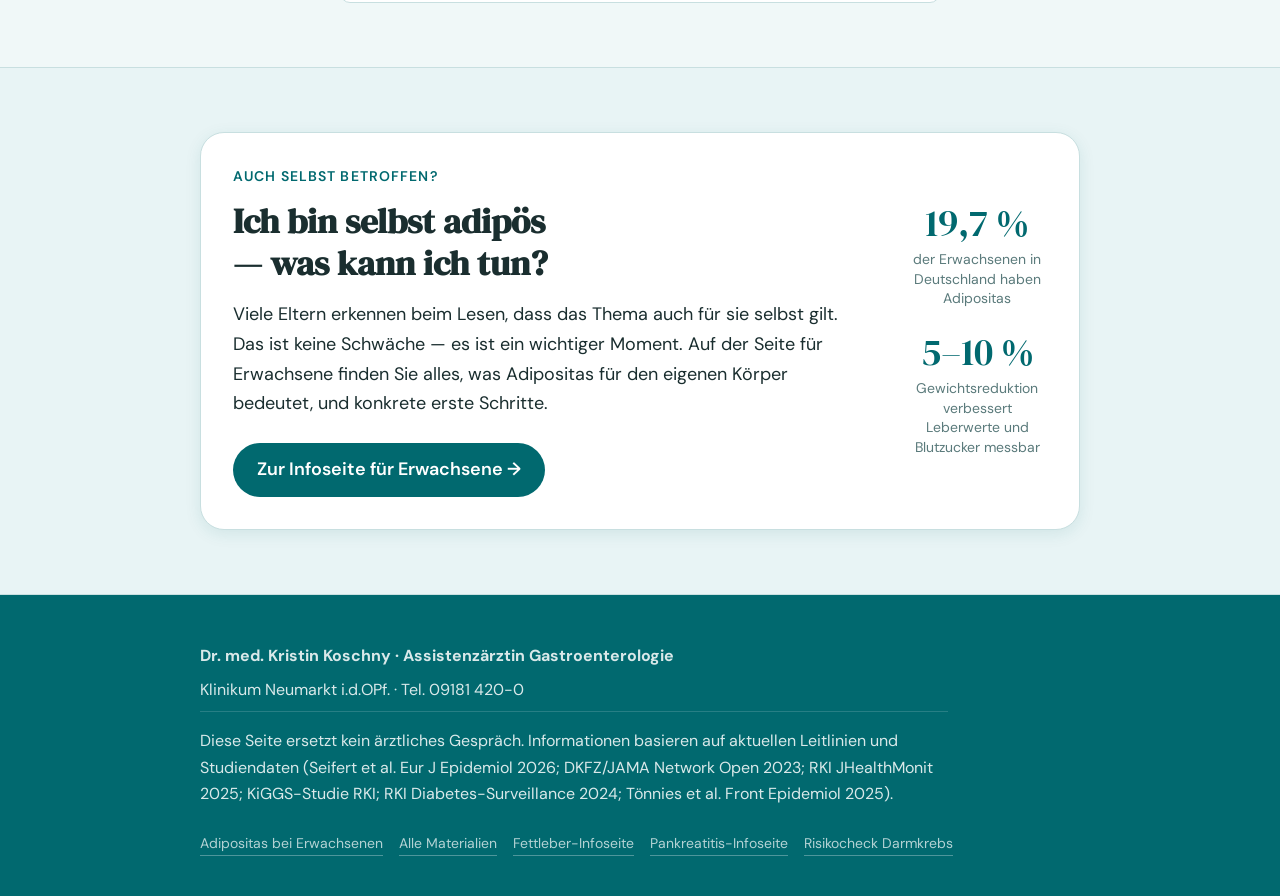
==== commit 1bd22cf7: "Add Gewohnheit-Tracker link in Gewohnheiten section" ====
--- a/index.html
+++ b/index.html
@@ -435,6 +435,9 @@
 
       <div class="callout callout-amber" style="margin-top: var(--space-8);">
         <strong>Tipp:</strong> Suchen Sie sich genau eine dieser Gewohnheiten aus — die, die sich heute am einfachsten anfühlt. Nicht mehrere. Eine. Für zwei Wochen. Dann sehen Sie weiter.
+        <div style="margin-top: 14px;">
+          <a href="https://kkoschny.github.io/gewohnheit-tracker" target="_blank" rel="noopener" style="display:inline-block; background:#01696F; color:#fff; font-weight:700; font-size:15px; padding:12px 22px; border-radius:8px; text-decoration:none; transition:background 0.18s;">14-Tage-Tracker starten →</a>
+        </div>
       </div>
     </div>
   </section>
